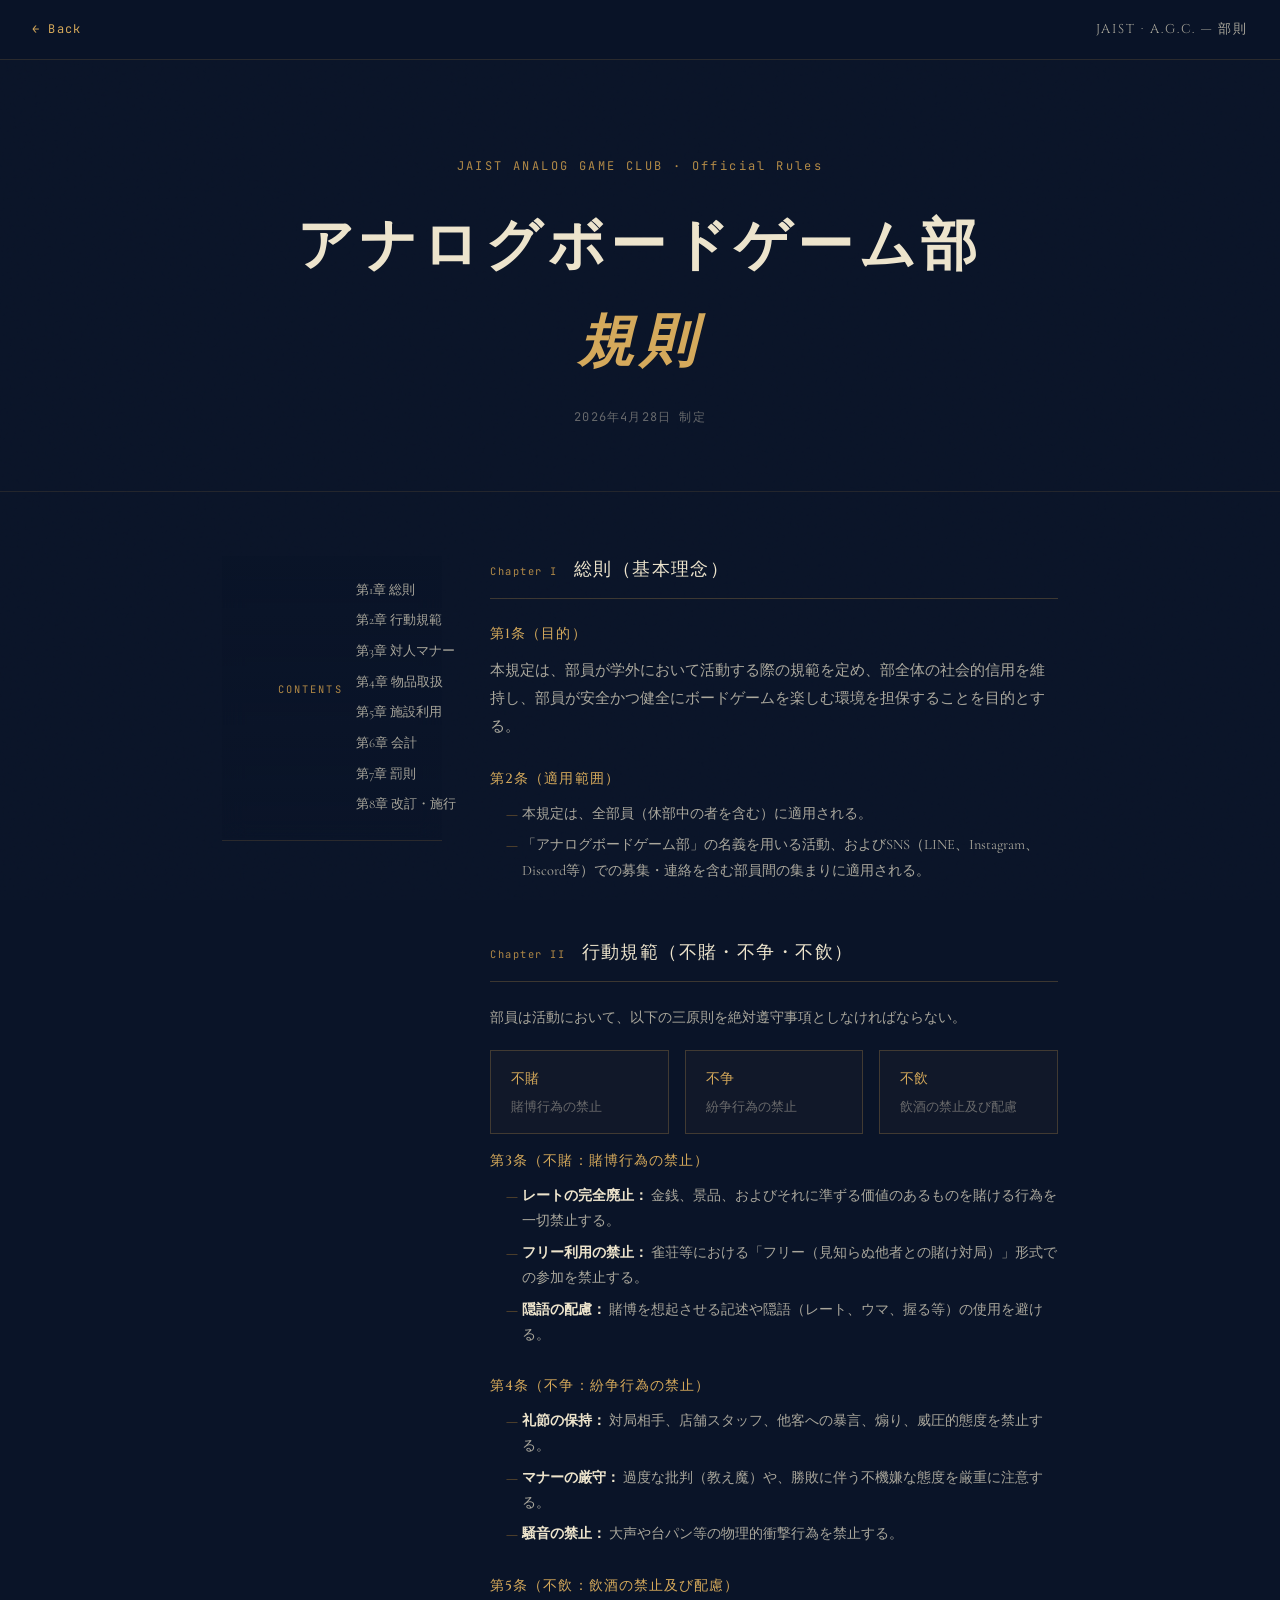
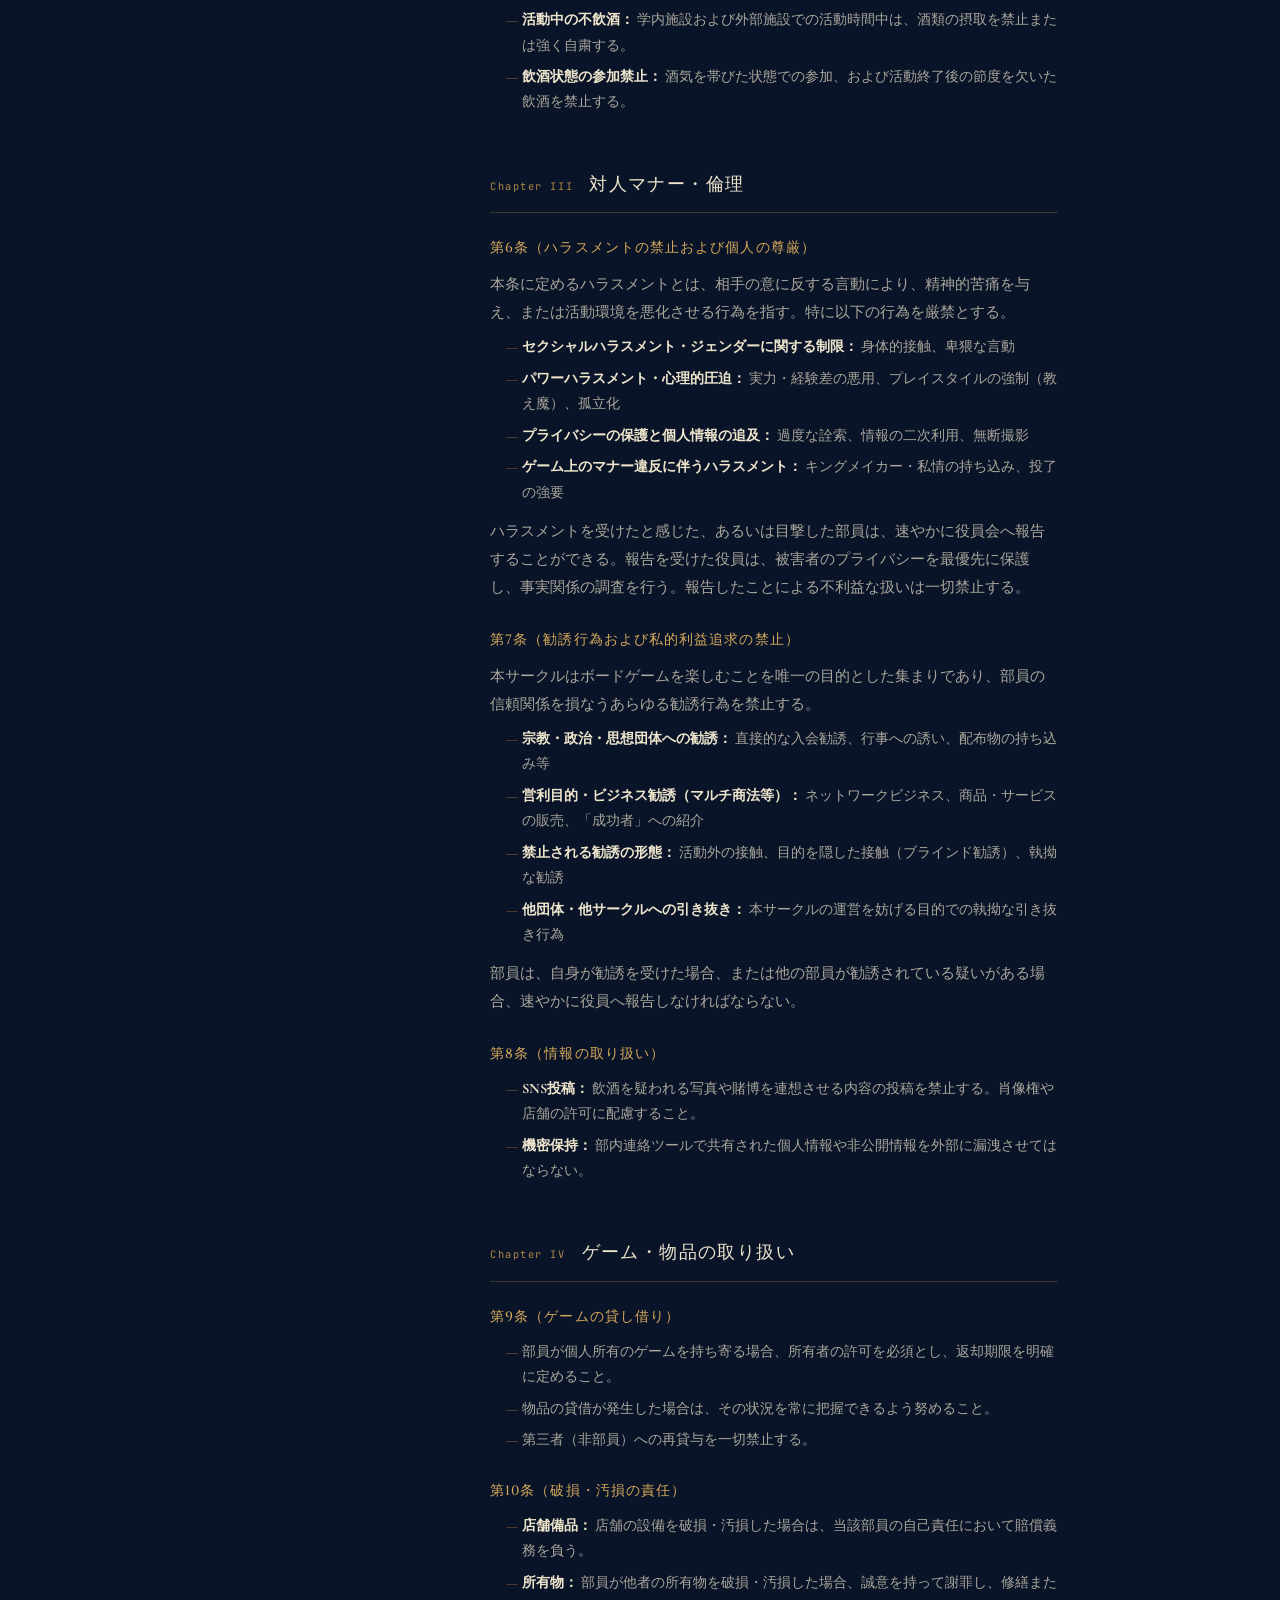
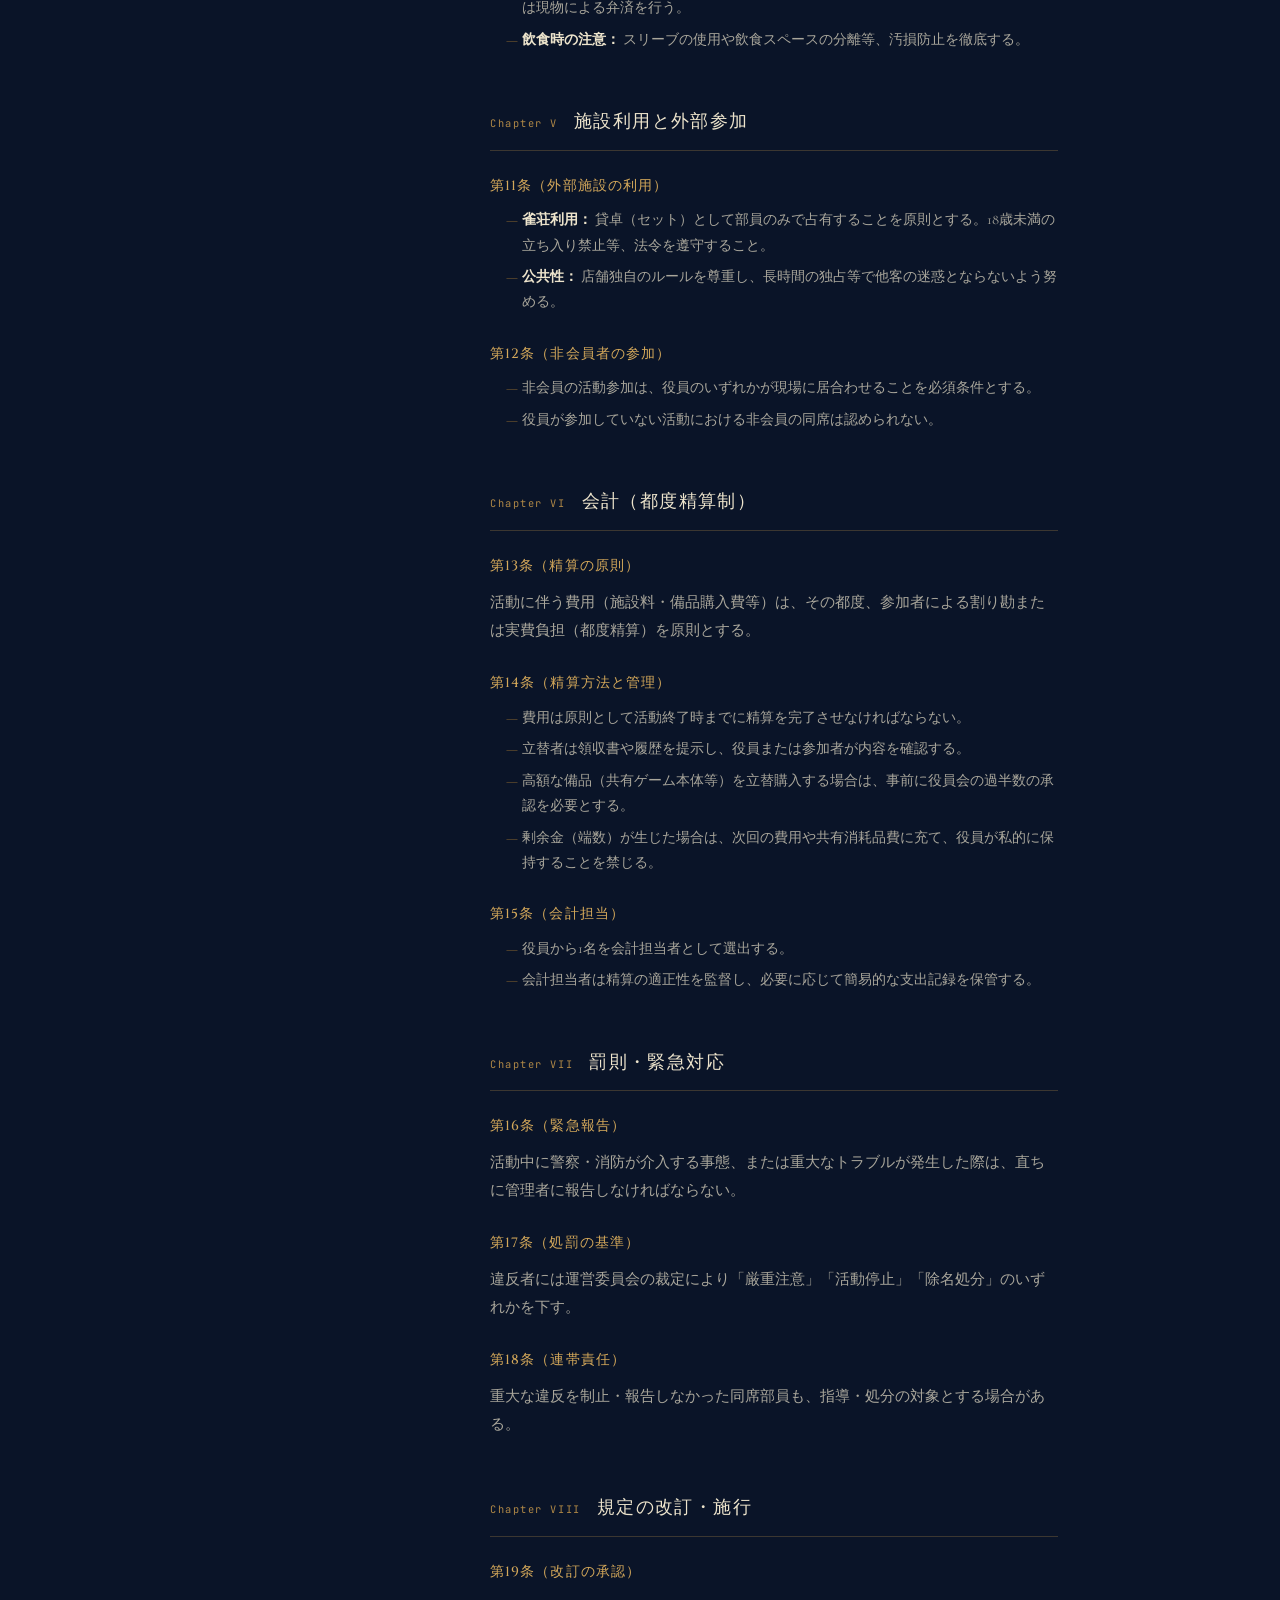
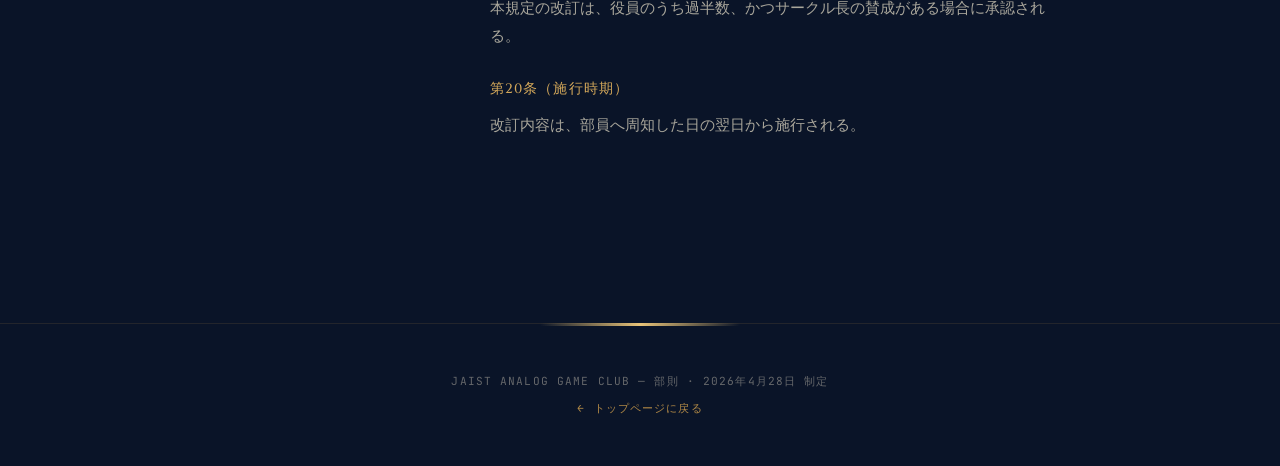
==== rules.html @ 57b83e7d "init second commit" ====
<!DOCTYPE html>
<html lang="ja">
<head>
<meta charset="UTF-8">
<meta name="viewport" content="width=device-width, initial-scale=1.0">
<title>部則 — JAIST Analog Game Club</title>
<link rel="preconnect" href="https://fonts.googleapis.com">
<link rel="preconnect" href="https://fonts.gstatic.com" crossorigin>
<link href="https://fonts.googleapis.com/css2?family=Cinzel:wght@400;500;600;700;800;900&family=Cormorant+Garamond:ital,wght@0,300;0,400;0,500;0,600;1,400&family=JetBrains+Mono:wght@300;400;500&display=swap" rel="stylesheet">
<link rel="stylesheet" href="style.css">
<style>
  /* ビネットを無効化 */
  body::before {
    background-image: none !important;
  }

  .rules-nav {
    position: sticky;
    top: 0;
    z-index: 100;
    display: flex;
    align-items: center;
    gap: 1.5rem;
    padding: 0 2rem;
    height: 60px;
    background: rgba(10, 20, 40, 0.92);
    backdrop-filter: blur(12px);
    border-bottom: 1px solid rgba(176, 136, 70, 0.2);
  }

  .rules-nav-back {
    font-family: 'JetBrains Mono', monospace;
    font-size: 0.75rem;
    color: var(--bronze-light);
    text-decoration: none;
    letter-spacing: 0.1em;
    display: flex;
    align-items: center;
    gap: 0.5rem;
    transition: color 0.2s;
  }
  .rules-nav-back:hover { color: var(--gold); }

  .rules-nav-title {
    font-family: 'Cinzel', serif;
    font-size: 0.8rem;
    letter-spacing: 0.15em;
    color: var(--cream-dim);
  }

  .rules-hero {
    padding: 6rem 2rem 4rem;
    text-align: center;
    border-bottom: 1px solid rgba(176, 136, 70, 0.15);
  }

  .rules-eyebrow {
    font-family: 'JetBrains Mono', monospace;
    font-size: 0.75rem;
    letter-spacing: 0.2em;
    color: var(--bronze);
    margin-bottom: 1.5rem;
  }

  .rules-title {
    font-family: 'Cinzel', serif;
    font-size: clamp(2rem, 5vw, 3.5rem);
    font-weight: 600;
    letter-spacing: 0.1em;
    color: var(--cream);
    margin-bottom: 1rem;
  }

  .rules-title em {
    font-style: italic;
    background: none;
    -webkit-background-clip: unset;
    background-clip: unset;
    color: var(--bronze-light);
    font-weight: inherit;
  }

  .rules-meta {
    font-family: 'JetBrains Mono', monospace;
    font-size: 0.75rem;
    color: var(--cream-faint);
    letter-spacing: 0.1em;
  }

  .rules-layout {
    max-width: 900px;
    margin: 0 auto;
    padding: 4rem 2rem 8rem;
    display: grid;
    grid-template-columns: 220px 1fr;
    gap: 3rem;
    align-items: start;
  }

  /* Table of contents */
  .rules-toc {
    position: sticky;
    top: 80px;
  }

  .rules-toc-heading {
    font-family: 'JetBrains Mono', monospace;
    font-size: 0.65rem;
    letter-spacing: 0.2em;
    color: var(--bronze);
    margin-bottom: 1rem;
  }

  .rules-toc ul {
    list-style: none;
    display: flex;
    flex-direction: column;
    gap: 0.4rem;
  }

  .rules-toc a {
    font-family: 'Cormorant Garamond', serif;
    font-size: 0.8rem;
    white-space: nowrap;
    color: var(--cream-dim);
    text-decoration: none;
    line-height: 1.4;
    transition: color 0.2s;
    display: block;
    padding: 0.2rem 0 0.2rem 0.75rem;
    border-left: 1px solid transparent;
  }

  .rules-toc a:hover {
    color: var(--bronze-light);
    border-left-color: var(--bronze);
  }

  /* Chapters */
  .rules-body { min-width: 0; }

  .rules-chapter {
    margin-bottom: 3.5rem;
  }

  .rules-chapter-header {
    display: flex;
    align-items: baseline;
    gap: 1rem;
    margin-bottom: 1.5rem;
    padding-bottom: 0.75rem;
    border-bottom: 1px solid rgba(176, 136, 70, 0.3);
  }

  .rules-chapter-num {
    font-family: 'JetBrains Mono', monospace;
    font-size: 0.65rem;
    letter-spacing: 0.15em;
    color: var(--bronze);
    white-space: nowrap;
  }

  .rules-chapter-title {
    font-family: 'Cinzel', serif;
    font-size: 1.1rem;
    font-weight: 500;
    letter-spacing: 0.08em;
    color: var(--cream);
  }

  .rules-article {
    margin-bottom: 1.75rem;
  }

  .rules-article-title {
    font-family: 'Cinzel', serif;
    font-size: 0.85rem;
    font-weight: 500;
    letter-spacing: 0.08em;
    color: var(--bronze-light);
    margin-bottom: 0.6rem;
  }

  .rules-article p {
    font-size: 0.95rem;
    color: var(--cream-dim);
    line-height: 1.85;
    margin-bottom: 0.5rem;
  }

  .rules-article ul {
    list-style: none;
    margin: 0.5rem 0 0.5rem 1rem;
    display: flex;
    flex-direction: column;
    gap: 0.4rem;
  }

  .rules-article ul li {
    font-size: 0.9rem;
    color: var(--cream-dim);
    line-height: 1.75;
    padding-left: 1rem;
    position: relative;
  }

  .rules-article ul li::before {
    content: '—';
    position: absolute;
    left: 0;
    color: var(--bronze-dark);
  }

  .rules-article ul ul {
    margin-top: 0.3rem;
  }

  .rules-article ul ul li::before {
    content: '·';
  }

  .rules-principle {
    display: flex;
    gap: 1rem;
    flex-wrap: wrap;
    margin: 1rem 0;
  }

  .rules-principle-item {
    flex: 1;
    min-width: 160px;
    border: 1px solid rgba(176, 136, 70, 0.3);
    padding: 1rem 1.25rem;
    background: rgba(176, 136, 70, 0.04);
  }

  .rules-principle-label {
    font-family: 'Cinzel', serif;
    font-size: 0.9rem;
    color: var(--bronze-light);
    margin-bottom: 0.25rem;
  }

  .rules-principle-desc {
    font-size: 0.8rem;
    color: var(--cream-faint);
    font-family: 'JetBrains Mono', monospace;
  }

  .rules-footer {
    text-align: center;
    padding: 3rem 2rem;
    border-top: 1px solid rgba(176, 136, 70, 0.15);
    font-family: 'JetBrains Mono', monospace;
    font-size: 0.7rem;
    letter-spacing: 0.1em;
    color: var(--cream-faint);
  }

  @media (max-width: 768px) {
    .rules-layout {
      grid-template-columns: 1fr;
      gap: 2rem;
      padding: 2rem 1.25rem 5rem;
    }
    .rules-toc { position: static; }
    .rules-hero { padding: 4rem 1.25rem 2.5rem; }
    .rules-nav { padding: 0 1.25rem; }
  }
</style>
</head>
<body>

<nav class="rules-nav">
  <a href="index.html" class="rules-nav-back">← Back</a>
  <span class="rules-nav-title">JAIST · A.G.C. — 部則</span>
</nav>

<div class="rules-hero">
  <div class="rules-eyebrow">JAIST ANALOG GAME CLUB · Official Rules</div>
  <h1 class="rules-title">アナログボードゲーム部<br><em>規則</em></h1>
  <div class="rules-meta">2026年4月28日 制定</div>
</div>

<div class="rules-layout">

  <nav class="rules-toc">
    <div class="rules-toc-heading">CONTENTS</div>
    <ul>
      <li><a href="#ch1">第1章 総則</a></li>
      <li><a href="#ch2">第2章 行動規範</a></li>
      <li><a href="#ch3">第3章 対人マナー</a></li>
      <li><a href="#ch4">第4章 物品取扱</a></li>
      <li><a href="#ch5">第5章 施設利用</a></li>
      <li><a href="#ch6">第6章 会計</a></li>
      <li><a href="#ch7">第7章 罰則</a></li>
      <li><a href="#ch8">第8章 改訂・施行</a></li>
    </ul>
  </nav>

  <div class="rules-body">

    <div class="rules-chapter" id="ch1">
      <div class="rules-chapter-header">
        <span class="rules-chapter-num">Chapter I</span>
        <span class="rules-chapter-title">総則（基本理念）</span>
      </div>

      <div class="rules-article">
        <div class="rules-article-title">第1条（目的）</div>
        <p>本規定は、部員が学外において活動する際の規範を定め、部全体の社会的信用を維持し、部員が安全かつ健全にボードゲームを楽しむ環境を担保することを目的とする。</p>
      </div>

      <div class="rules-article">
        <div class="rules-article-title">第2条（適用範囲）</div>
        <ul>
          <li>本規定は、全部員（休部中の者を含む）に適用される。</li>
          <li>「アナログボードゲーム部」の名義を用いる活動、およびSNS（LINE、Instagram、Discord等）での募集・連絡を含む部員間の集まりに適用される。</li>
        </ul>
      </div>
    </div>

    <div class="rules-chapter" id="ch2">
      <div class="rules-chapter-header">
        <span class="rules-chapter-num">Chapter II</span>
        <span class="rules-chapter-title">行動規範（不賭・不争・不飲）</span>
      </div>

      <p style="font-size:0.9rem; color:var(--cream-dim); margin-bottom:1.25rem;">部員は活動において、以下の三原則を絶対遵守事項としなければならない。</p>

      <div class="rules-principle">
        <div class="rules-principle-item">
          <div class="rules-principle-label">不賭</div>
          <div class="rules-principle-desc">賭博行為の禁止</div>
        </div>
        <div class="rules-principle-item">
          <div class="rules-principle-label">不争</div>
          <div class="rules-principle-desc">紛争行為の禁止</div>
        </div>
        <div class="rules-principle-item">
          <div class="rules-principle-label">不飲</div>
          <div class="rules-principle-desc">飲酒の禁止及び配慮</div>
        </div>
      </div>

      <div class="rules-article">
        <div class="rules-article-title">第3条（不賭：賭博行為の禁止）</div>
        <ul>
          <li><strong style="color:var(--cream)">レートの完全廃止：</strong> 金銭、景品、およびそれに準ずる価値のあるものを賭ける行為を一切禁止する。</li>
          <li><strong style="color:var(--cream)">フリー利用の禁止：</strong> 雀荘等における「フリー（見知らぬ他者との賭け対局）」形式での参加を禁止する。</li>
          <li><strong style="color:var(--cream)">隠語の配慮：</strong> 賭博を想起させる記述や隠語（レート、ウマ、握る等）の使用を避ける。</li>
        </ul>
      </div>

      <div class="rules-article">
        <div class="rules-article-title">第4条（不争：紛争行為の禁止）</div>
        <ul>
          <li><strong style="color:var(--cream)">礼節の保持：</strong> 対局相手、店舗スタッフ、他客への暴言、煽り、威圧的態度を禁止する。</li>
          <li><strong style="color:var(--cream)">マナーの厳守：</strong> 過度な批判（教え魔）や、勝敗に伴う不機嫌な態度を厳重に注意する。</li>
          <li><strong style="color:var(--cream)">騒音の禁止：</strong> 大声や台パン等の物理的衝撃行為を禁止する。</li>
        </ul>
      </div>

      <div class="rules-article">
        <div class="rules-article-title">第5条（不飲：飲酒の禁止及び配慮）</div>
        <ul>
          <li><strong style="color:var(--cream)">活動中の不飲酒：</strong> 学内施設および外部施設での活動時間中は、酒類の摂取を禁止または強く自粛する。</li>
          <li><strong style="color:var(--cream)">飲酒状態の参加禁止：</strong> 酒気を帯びた状態での参加、および活動終了後の節度を欠いた飲酒を禁止する。</li>
        </ul>
      </div>
    </div>

    <div class="rules-chapter" id="ch3">
      <div class="rules-chapter-header">
        <span class="rules-chapter-num">Chapter III</span>
        <span class="rules-chapter-title">対人マナー・倫理</span>
      </div>

      <div class="rules-article">
        <div class="rules-article-title">第6条（ハラスメントの禁止および個人の尊厳）</div>
        <p>本条に定めるハラスメントとは、相手の意に反する言動により、精神的苦痛を与え、または活動環境を悪化させる行為を指す。特に以下の行為を厳禁とする。</p>
        <ul>
          <li><strong style="color:var(--cream)">セクシャルハラスメント・ジェンダーに関する制限：</strong> 身体的接触、卑猥な言動</li>
          <li><strong style="color:var(--cream)">パワーハラスメント・心理的圧迫：</strong> 実力・経験差の悪用、プレイスタイルの強制（教え魔）、孤立化</li>
          <li><strong style="color:var(--cream)">プライバシーの保護と個人情報の追及：</strong> 過度な詮索、情報の二次利用、無断撮影</li>
          <li><strong style="color:var(--cream)">ゲーム上のマナー違反に伴うハラスメント：</strong> キングメイカー・私情の持ち込み、投了の強要</li>
        </ul>
        <p style="margin-top:0.75rem;">ハラスメントを受けたと感じた、あるいは目撃した部員は、速やかに役員会へ報告することができる。報告を受けた役員は、被害者のプライバシーを最優先に保護し、事実関係の調査を行う。報告したことによる不利益な扱いは一切禁止する。</p>
      </div>

      <div class="rules-article">
        <div class="rules-article-title">第7条（勧誘行為および私的利益追求の禁止）</div>
        <p>本サークルはボードゲームを楽しむことを唯一の目的とした集まりであり、部員の信頼関係を損なうあらゆる勧誘行為を禁止する。</p>
        <ul>
          <li><strong style="color:var(--cream)">宗教・政治・思想団体への勧誘：</strong> 直接的な入会勧誘、行事への誘い、配布物の持ち込み等</li>
          <li><strong style="color:var(--cream)">営利目的・ビジネス勧誘（マルチ商法等）：</strong> ネットワークビジネス、商品・サービスの販売、「成功者」への紹介</li>
          <li><strong style="color:var(--cream)">禁止される勧誘の形態：</strong> 活動外の接触、目的を隠した接触（ブラインド勧誘）、執拗な勧誘</li>
          <li><strong style="color:var(--cream)">他団体・他サークルへの引き抜き：</strong> 本サークルの運営を妨げる目的での執拗な引き抜き行為</li>
        </ul>
        <p style="margin-top:0.75rem;">部員は、自身が勧誘を受けた場合、または他の部員が勧誘されている疑いがある場合、速やかに役員へ報告しなければならない。</p>
      </div>

      <div class="rules-article">
        <div class="rules-article-title">第8条（情報の取り扱い）</div>
        <ul>
          <li><strong style="color:var(--cream)">SNS投稿：</strong> 飲酒を疑われる写真や賭博を連想させる内容の投稿を禁止する。肖像権や店舗の許可に配慮すること。</li>
          <li><strong style="color:var(--cream)">機密保持：</strong> 部内連絡ツールで共有された個人情報や非公開情報を外部に漏洩させてはならない。</li>
        </ul>
      </div>
    </div>

    <div class="rules-chapter" id="ch4">
      <div class="rules-chapter-header">
        <span class="rules-chapter-num">Chapter IV</span>
        <span class="rules-chapter-title">ゲーム・物品の取り扱い</span>
      </div>

      <div class="rules-article">
        <div class="rules-article-title">第9条（ゲームの貸し借り）</div>
        <ul>
          <li>部員が個人所有のゲームを持ち寄る場合、所有者の許可を必須とし、返却期限を明確に定めること。</li>
          <li>物品の貸借が発生した場合は、その状況を常に把握できるよう努めること。</li>
          <li>第三者（非部員）への再貸与を一切禁止する。</li>
        </ul>
      </div>

      <div class="rules-article">
        <div class="rules-article-title">第10条（破損・汚損の責任）</div>
        <ul>
          <li><strong style="color:var(--cream)">店舗備品：</strong> 店舗の設備を破損・汚損した場合は、当該部員の自己責任において賠償義務を負う。</li>
          <li><strong style="color:var(--cream)">所有物：</strong> 部員が他者の所有物を破損・汚損した場合、誠意を持って謝罪し、修繕または現物による弁済を行う。</li>
          <li><strong style="color:var(--cream)">飲食時の注意：</strong> スリーブの使用や飲食スペースの分離等、汚損防止を徹底する。</li>
        </ul>
      </div>
    </div>

    <div class="rules-chapter" id="ch5">
      <div class="rules-chapter-header">
        <span class="rules-chapter-num">Chapter V</span>
        <span class="rules-chapter-title">施設利用と外部参加</span>
      </div>

      <div class="rules-article">
        <div class="rules-article-title">第11条（外部施設の利用）</div>
        <ul>
          <li><strong style="color:var(--cream)">雀荘利用：</strong> 貸卓（セット）として部員のみで占有することを原則とする。18歳未満の立ち入り禁止等、法令を遵守すること。</li>
          <li><strong style="color:var(--cream)">公共性：</strong> 店舗独自のルールを尊重し、長時間の独占等で他客の迷惑とならないよう努める。</li>
        </ul>
      </div>

      <div class="rules-article">
        <div class="rules-article-title">第12条（非会員者の参加）</div>
        <ul>
          <li>非会員の活動参加は、役員のいずれかが現場に居合わせることを必須条件とする。</li>
          <li>役員が参加していない活動における非会員の同席は認められない。</li>
        </ul>
      </div>
    </div>

    <div class="rules-chapter" id="ch6">
      <div class="rules-chapter-header">
        <span class="rules-chapter-num">Chapter VI</span>
        <span class="rules-chapter-title">会計（都度精算制）</span>
      </div>

      <div class="rules-article">
        <div class="rules-article-title">第13条（精算の原則）</div>
        <p>活動に伴う費用（施設料・備品購入費等）は、その都度、参加者による割り勘または実費負担（都度精算）を原則とする。</p>
      </div>

      <div class="rules-article">
        <div class="rules-article-title">第14条（精算方法と管理）</div>
        <ul>
          <li>費用は原則として活動終了時までに精算を完了させなければならない。</li>
          <li>立替者は領収書や履歴を提示し、役員または参加者が内容を確認する。</li>
          <li>高額な備品（共有ゲーム本体等）を立替購入する場合は、事前に役員会の過半数の承認を必要とする。</li>
          <li>剰余金（端数）が生じた場合は、次回の費用や共有消耗品費に充て、役員が私的に保持することを禁じる。</li>
        </ul>
      </div>

      <div class="rules-article">
        <div class="rules-article-title">第15条（会計担当）</div>
        <ul>
          <li>役員から1名を会計担当者として選出する。</li>
          <li>会計担当者は精算の適正性を監督し、必要に応じて簡易的な支出記録を保管する。</li>
        </ul>
      </div>
    </div>

    <div class="rules-chapter" id="ch7">
      <div class="rules-chapter-header">
        <span class="rules-chapter-num">Chapter VII</span>
        <span class="rules-chapter-title">罰則・緊急対応</span>
      </div>

      <div class="rules-article">
        <div class="rules-article-title">第16条（緊急報告）</div>
        <p>活動中に警察・消防が介入する事態、または重大なトラブルが発生した際は、直ちに管理者に報告しなければならない。</p>
      </div>

      <div class="rules-article">
        <div class="rules-article-title">第17条（処罰の基準）</div>
        <p>違反者には運営委員会の裁定により「厳重注意」「活動停止」「除名処分」のいずれかを下す。</p>
      </div>

      <div class="rules-article">
        <div class="rules-article-title">第18条（連帯責任）</div>
        <p>重大な違反を制止・報告しなかった同席部員も、指導・処分の対象とする場合がある。</p>
      </div>
    </div>

    <div class="rules-chapter" id="ch8">
      <div class="rules-chapter-header">
        <span class="rules-chapter-num">Chapter VIII</span>
        <span class="rules-chapter-title">規定の改訂・施行</span>
      </div>

      <div class="rules-article">
        <div class="rules-article-title">第19条（改訂の承認）</div>
        <p>本規定の改訂は、役員のうち過半数、かつサークル長の賛成がある場合に承認される。</p>
      </div>

      <div class="rules-article">
        <div class="rules-article-title">第20条（施行時期）</div>
        <p>改訂内容は、部員へ周知した日の翌日から施行される。</p>
      </div>
    </div>

  </div>
</div>

<footer class="rules-footer">
  <div>JAIST ANALOG GAME CLUB — 部則 · 2026年4月28日 制定</div>
  <div style="margin-top:0.5rem;"><a href="index.html" style="color:var(--bronze); text-decoration:none;">← トップページに戻る</a></div>
</footer>

</body>
</html>
---- style.css ----
:root {
    --navy-deepest: #0a1428;
    --navy-deep: #0f1d3a;
    --navy: #15264a;
    --navy-light: #1d3157;
    --leather: #1a2a4a;
    --bronze: #b08846;
    --bronze-light: #d4a85a;
    --bronze-bright: #e8c378;
    --bronze-dark: #7d5e2e;
    --gold: #f0d188;
    --ruby: #c8334d;
    --amethyst: #6b4a8e;
    --emerald: #4a7e5a;
    --sapphire: #2c5b9e;
    --opal: #a8d4c8;
    --cream: #ede4cc;
    --cream-dim: rgba(237, 228, 204, 0.7);
    --cream-faint: rgba(237, 228, 204, 0.4);
  }

  * { margin: 0; padding: 0; box-sizing: border-box; }
  html { scroll-behavior: smooth; }

  body {
    font-family: 'Cormorant Garamond', serif;
    background: var(--navy-deepest);
    color: var(--cream);
    overflow-x: hidden;
    line-height: 1.7;
  }

  /* Leather texture overlay */
  body::before {
    content: '';
    position: fixed;
    inset: 0;
    background-image:
      radial-gradient(ellipse at 20% 20%, rgba(176, 136, 70, 0.06) 0%, transparent 40%),
      radial-gradient(ellipse at 80% 80%, rgba(44, 91, 158, 0.08) 0%, transparent 40%),
      radial-gradient(circle at 50% 50%, transparent 0%, var(--navy-deepest) 80%);
    pointer-events: none;
    z-index: 1;
  }

  /* Grain noise */
  body::after {
    content: '';
    position: fixed;
    inset: 0;
    background-image: url("data:image/svg+xml,%3Csvg viewBox='0 0 300 300' xmlns='http://www.w3.org/2000/svg'%3E%3Cfilter id='n'%3E%3CfeTurbulence type='fractalNoise' baseFrequency='0.85' numOctaves='3'/%3E%3C/filter%3E%3Crect width='100%25' height='100%25' filter='url(%23n)' opacity='0.5'/%3E%3C/svg%3E");
    opacity: 0.12;
    pointer-events: none;
    z-index: 2;
    mix-blend-mode: overlay;
  }

  main, header, nav, section, footer { position: relative; z-index: 3; }

  /* === Navigation === */
  nav {
    position: fixed;
    top: 0; left: 0; right: 0;
    padding: 1.4rem 3.5rem;
    display: flex;
    justify-content: space-between;
    align-items: center;
    z-index: 100;
    background: linear-gradient(180deg, rgba(10, 20, 40, 0.95) 0%, rgba(10, 20, 40, 0.7) 100%);
    backdrop-filter: blur(12px);
    border-bottom: 1px solid rgba(176, 136, 70, 0.2);
  }

  .nav-brand {
    display: flex;
    align-items: center;
    gap: 1rem;
    font-family: 'Cinzel', serif;
    font-weight: 700;
    letter-spacing: 0.25em;
    font-size: 0.85rem;
    color: var(--bronze-light);
    order: 1;
  }

  .nav-brand-mark {
    width: 32px; height: 32px;
    background: linear-gradient(135deg, var(--bronze-bright) 0%, var(--bronze-dark) 100%);
    color: var(--navy-deepest);
    display: flex;
    align-items: center;
    justify-content: center;
    font-size: 0.85rem;
    font-weight: 900;
    font-family: 'Cinzel', serif;
    clip-path: polygon(50% 0%, 100% 25%, 100% 75%, 50% 100%, 0% 75%, 0% 25%);
    flex-shrink: 0;
    padding-left: 3px;
    font-size: 1rem;
  }

  .nav-links {
    display: flex;
    gap: 2.8rem;
    list-style: none;
    order: 3;
    margin-left: auto;
  }

  .nav-links a {
    color: var(--cream-dim);
    text-decoration: none;
    font-family: 'Cinzel', serif;
    font-size: 0.78rem;
    letter-spacing: 0.3em;
    text-transform: uppercase;
    font-weight: 500;
    position: relative;
    transition: color 0.3s;
    padding: 0.3rem 0;
  }

  .nav-links a::after {
    content: '';
    position: absolute;
    bottom: -2px; left: 50%;
    width: 0; height: 1px;
    background: var(--bronze-light);
    transition: all 0.4s;
    transform: translateX(-50%);
  }

  .nav-links a:hover { color: var(--bronze-light); }
  .nav-links a:hover::after { width: 100%; }

  /* === Hero === */
  .hero {
    min-height: 100vh;
    padding: 6rem 3.5rem 4rem;
    display: grid;
    grid-template-columns: 1fr 1fr;
    grid-template-rows: auto 1fr;
    gap: 3rem;
    align-items: center;
    position: relative;
  }

  /* Decorative ornaments around hero */
  .hero::before {
    content: '';
    position: absolute;
    top: 50%;
    left: -200px;
    width: 600px; height: 600px;
    background: radial-gradient(circle, rgba(176, 136, 70, 0.15) 0%, transparent 60%);
    transform: translateY(-50%);
    pointer-events: none;
  }

  .hero-text { position: relative; z-index: 5; }

  .hero-eyebrow {
    display: flex;
    align-items: center;
    justify-content: center;
    gap: 1rem;
    grid-column: 1 / -1;
    align-self: end;
    font-family: 'Cinzel', serif;
    font-size: 0.75rem;
    letter-spacing: 0.4em;
    color: var(--bronze-light);
    text-transform: uppercase;
    margin-bottom: 0;
    font-weight: 500;
  }

  .hero-eyebrow::before, .hero-eyebrow::after {
    content: none;
  }

  .hero-title {
    font-family: 'Cinzel', serif;
    font-size: clamp(2.2rem, 6.5vw, 6rem);
    font-weight: 800;
    line-height: 0.95;
    letter-spacing: 0.02em;
    margin-bottom: 1.5rem;
    color: var(--cream);
  }

  .hero-title .line {
    display: block;
    overflow: hidden;
    padding-right: 0.15em;
  }

  .hero-title .line span {
    display: inline-block;
    animation: rise 1s cubic-bezier(0.215, 0.61, 0.355, 1) backwards;
  }

  .hero-title .line:nth-child(1) span { animation-delay: 0.1s; }
  .hero-title .line:nth-child(2) span { animation-delay: 0.25s; }
  .hero-title .line:nth-child(3) span {
    animation-delay: 0.4s;
    background: linear-gradient(135deg, var(--bronze-bright) 0%, var(--gold) 50%, var(--bronze-dark) 100%);
    -webkit-background-clip: text;
    background-clip: text;
    color: transparent;
    font-style: italic;
    font-weight: 900;
    padding-right: 0.3em;
    margin-right: -0.3em;
  }

  @keyframes rise {
    from { transform: translateY(110%); opacity: 0; }
    to { transform: translateY(0); opacity: 1; }
  }

  .hero-divider {
    display: flex;
    align-items: center;
    gap: 1rem;
    margin: 2rem 0;
    opacity: 0;
    animation: fadeIn 1s 0.7s forwards;
  }

  @keyframes fadeIn {
    to { opacity: 1; }
  }

  .hero-divider-line {
    flex: 1;
    height: 1px;
    background: linear-gradient(90deg, var(--bronze), transparent);
    max-width: 80px;
  }

  .hero-divider-mark {
    color: var(--bronze);
    font-size: 0.9rem;
    letter-spacing: 0.5rem;
  }

  .hero-lead {
    font-size: 1.2rem;
    line-height: 1.9;
    color: var(--cream-dim);
    max-width: 480px;
    margin-bottom: 1.5rem;
    opacity: 0;
    animation: fadeIn 1s 0.9s forwards;
  }

  .hero-lead em {
    font-style: italic;
    color: var(--bronze-bright);
    font-weight: 500;
  }

  .hero-actions {
    display: flex;
    gap: 1.5rem;
    align-items: center;
    flex-wrap: wrap;
    opacity: 0;
    animation: fadeIn 1s 1.1s forwards;
  }

  .btn-primary {
    display: inline-flex;
    align-items: center;
    gap: 0.8rem;
    padding: 1.1rem 2.2rem;
    background: linear-gradient(135deg, var(--bronze) 0%, var(--bronze-dark) 100%);
    color: var(--navy-deepest);
    text-decoration: none;
    font-family: 'Cinzel', serif;
    font-weight: 700;
    font-size: 0.85rem;
    letter-spacing: 0.25em;
    text-transform: uppercase;
    white-space: nowrap;
    position: relative;
    overflow: hidden;
    border: 1px solid var(--bronze-light);
    transition: all 0.4s;
  }

  .btn-primary::before {
    content: '';
    position: absolute;
    top: 0; left: -100%;
    width: 100%; height: 100%;
    background: linear-gradient(135deg, var(--bronze-bright) 0%, var(--gold) 100%);
    transition: left 0.35s cubic-bezier(0.65, 0, 0.35, 1);
  }

  .btn-primary:hover::before { left: 0; }
  .btn-primary:hover {
    box-shadow: 0 8px 30px rgba(176, 136, 70, 0.5);
    transform: translateY(-2px);
  }

  .btn-primary span { position: relative; z-index: 1; }

  .btn-secondary {
    color: var(--cream-dim);
    text-decoration: none;
    font-family: 'Cinzel', serif;
    font-size: 0.8rem;
    letter-spacing: 0.25em;
    text-transform: uppercase;
    border-bottom: 1px solid var(--bronze-dark);
    padding-bottom: 0.4rem;
    transition: all 0.3s;
    white-space: nowrap;
  }

  .btn-secondary:hover {
    color: var(--bronze-light);
    border-bottom-color: var(--bronze-light);
  }

  /* Hero emblem */
  .hero-emblem {
    position: relative;
    display: flex;
    align-items: center;
    justify-content: center;
    height: 100%;
    min-height: 500px;
  }

  .emblem-wrap {
    position: relative;
    width: 100%;
    max-width: 560px;
    aspect-ratio: 1.05 / 1;
  }

  .emblem-glow {
    position: absolute;
    inset: -10%;
    background:
      radial-gradient(circle at 50% 50%, rgba(240, 209, 136, 0.25) 0%, rgba(176, 136, 70, 0.1) 35%, transparent 65%);
    filter: blur(20px);
    animation: glowPulse 5s ease-in-out infinite;
  }

  @keyframes glowPulse {
    0%, 100% { opacity: 0.7; transform: scale(1); }
    50% { opacity: 1; transform: scale(1.05); }
  }

  .emblem-img {
    position: relative;
    width: 100%;
    height: 100%;
    object-fit: contain;
    filter: drop-shadow(0 25px 50px rgba(0, 0, 0, 0.6)) drop-shadow(0 0 40px rgba(176, 136, 70, 0.3));
    animation: emblemFloat 6s ease-in-out infinite;
  }

  @keyframes emblemFloat {
    0%, 100% { transform: translateY(0) rotate(-1deg); }
    50% { transform: translateY(-15px) rotate(1deg); }
  }

  /* Rotating ring around emblem */
  .emblem-ring {
    position: absolute;
    inset: 0;
    pointer-events: none;
  }

  .emblem-ring svg {
    width: 100%;
    height: 100%;
    animation: spin 60s linear infinite;
  }

  @keyframes spin {
    to { transform: rotate(360deg); }
  }

  .emblem-ring text {
    fill: var(--bronze-light);
    font-family: 'Cinzel', serif;
    font-size: 14px;
    letter-spacing: 6px;
    font-weight: 600;
  }

  /* Vertical decorative text */
  .vertical-tag {
    position: fixed;
    right: 1.8rem;
    top: 50%;
    transform: translateY(-50%) rotate(180deg);
    writing-mode: vertical-rl;
    font-family: 'Cinzel', serif;
    font-size: 0.7rem;
    letter-spacing: 0.5em;
    color: var(--bronze);
    opacity: 0.5;
    z-index: 50;
    text-transform: uppercase;
  }

  /* === Section Common === */
  section {
    padding: 8rem 3.5rem;
    position: relative;
  }

  .section-header {
    margin-bottom: 5rem;
    text-align: center;
    position: relative;
  }

  .section-eyebrow {
    display: inline-flex;
    align-items: center;
    gap: 1.2rem;
    font-family: 'Cinzel', serif;
    font-size: 0.75rem;
    letter-spacing: 0.5em;
    color: var(--bronze);
    text-transform: uppercase;
    margin-bottom: 1.5rem;
  }

  .section-eyebrow::before, .section-eyebrow::after {
    content: '';
    width: 50px; height: 1px;
    background: var(--bronze-dark);
  }

  .section-title {
    font-family: 'Cinzel', serif;
    font-size: clamp(2rem, 5vw, 4.5rem);
    font-weight: 700;
    letter-spacing: 0.02em;
    line-height: 1.1;
    color: var(--cream);
  }

  .section-title em {
    font-style: italic;
    background: linear-gradient(135deg, var(--bronze-bright) 0%, var(--gold) 100%);
    -webkit-background-clip: text;
    background-clip: text;
    color: transparent;
    font-weight: 900;
    padding-right: 0.1em;
  }

  .section-sub {
    font-family: 'Cormorant Garamond', serif;
    font-style: italic;
    font-size: 1.2rem;
    color: var(--cream-faint);
    margin-top: 1rem;
    letter-spacing: 0.05em;
  }

  /* === ABOUT === */
  .about {
    background: linear-gradient(180deg, var(--navy-deepest) 0%, var(--navy-deep) 100%);
  }

  .about-grid {
    display: grid;
    grid-template-columns: 1.2fr 1fr;
    gap: 5rem;
    align-items: start;
    max-width: 1300px;
    margin: 0 auto;
  }

  .about-text p {
    font-size: 1.15rem;
    line-height: 2;
    color: var(--cream-dim);
    margin-bottom: 1.5rem;
  }

  .about-text p:first-of-type::first-letter {
    font-family: 'Cinzel', serif;
    font-size: 4.5rem;
    font-weight: 800;
    float: left;
    line-height: 0.9;
    margin: 0.3rem 0.7rem 0 0;
    background: linear-gradient(135deg, var(--bronze-bright), var(--bronze-dark));
    -webkit-background-clip: text;
    background-clip: text;
    color: transparent;
  }

  .about-text em {
    font-style: italic;
    color: var(--bronze-light);
  }

  .stats-card {
    background: linear-gradient(135deg, rgba(29, 49, 87, 0.6) 0%, rgba(15, 29, 58, 0.8) 100%);
    border: 1px solid rgba(176, 136, 70, 0.3);
    padding: 3rem;
    position: relative;
  }

  .stats-card::before {
    content: '';
    position: absolute;
    top: 0; left: 0;
    width: 30px; height: 30px;
    border-top: 2px solid var(--bronze);
    border-left: 2px solid var(--bronze);
  }
  .stats-card::after {
    content: '';
    position: absolute;
    bottom: 0; right: 0;
    width: 30px; height: 30px;
    border-bottom: 2px solid var(--bronze);
    border-right: 2px solid var(--bronze);
  }

  .stats-grid {
    display: grid;
    grid-template-columns: 1fr 1fr;
    gap: 2.5rem;
  }

  .stat-item {
    border-left: 2px solid var(--bronze-dark);
    padding-left: 1.2rem;
  }

  .stat-num {
    font-family: 'Cinzel', serif;
    font-size: 3rem;
    font-weight: 700;
    line-height: 1;
    background: linear-gradient(135deg, var(--bronze-bright) 0%, var(--bronze-dark) 100%);
    -webkit-background-clip: text;
    background-clip: text;
    color: transparent;
  }

  .stat-num .unit {
    font-size: 1rem;
    color: var(--cream-faint);
    -webkit-text-fill-color: var(--cream-faint);
    margin-left: 0.3rem;
  }

  .stat-label {
    font-family: 'Cinzel', serif;
    font-size: 0.7rem;
    letter-spacing: 0.3em;
    color: var(--cream-faint);
    text-transform: uppercase;
    margin-top: 0.5rem;
  }

  /* === GAMES === */
  .games {
    background: var(--navy-deep);
    position: relative;
  }

  .games::before {
    content: '';
    position: absolute;
    top: 0; left: 0; right: 0;
    height: 1px;
    background: linear-gradient(90deg, transparent, var(--bronze-dark), transparent);
  }

  .games-grid {
    display: grid;
    grid-template-columns: repeat(3, 1fr);
    gap: 1.5rem;
    max-width: 1300px;
    margin: 0 auto;
  }

  .game-card {
    background: linear-gradient(135deg, rgba(29, 49, 87, 0.4) 0%, rgba(10, 20, 40, 0.6) 100%);
    border: 1px solid rgba(176, 136, 70, 0.2);
    padding: 2.5rem;
    position: relative;
    transition: all 0.5s cubic-bezier(0.215, 0.61, 0.355, 1);
    overflow: hidden;
    min-height: 360px;
    display: flex;
    flex-direction: column;
  }

  .game-card::before {
    content: '';
    position: absolute;
    top: 0; left: -100%;
    width: 200%; height: 100%;
    background: linear-gradient(90deg, transparent, rgba(240, 209, 136, 0.08), transparent);
    transition: left 0.8s;
  }

  .game-card:hover::before { left: 100%; }
  .game-card:hover {
    border-color: var(--bronze);
    transform: translateY(-6px);
    box-shadow:
      0 20px 50px rgba(0, 0, 0, 0.5),
      0 0 30px rgba(176, 136, 70, 0.2);
  }

  .game-num {
    font-family: 'Cinzel', serif;
    font-size: 0.7rem;
    letter-spacing: 0.4em;
    color: var(--bronze);
    margin-bottom: 1.5rem;
    display: flex;
    align-items: center;
    gap: 0.7rem;
  }

  .game-num::after {
    content: '';
    flex: 1;
    height: 1px;
    background: linear-gradient(90deg, var(--bronze-dark), transparent);
  }

  .game-icon {
    font-size: 3.5rem;
    line-height: 1;
    margin-bottom: 1.5rem;
    display: inline-block;
    transition: transform 0.5s cubic-bezier(0.34, 1.56, 0.64, 1);
  }

  .game-card:hover .game-icon {
    transform: scale(1.15) rotate(-8deg);
  }

  .game-card:nth-child(1) .game-icon { color: var(--ruby); }
  .game-card:nth-child(2) .game-icon { color: var(--emerald); }
  .game-card:nth-child(3) .game-icon { color: var(--amethyst); }
  .game-card:nth-child(4) .game-icon { color: var(--sapphire); }
  .game-card:nth-child(5) .game-icon { color: var(--bronze-bright); }
  .game-card:nth-child(6) .game-icon { color: var(--opal); }

  .game-name {
    font-family: 'Cinzel', serif;
    font-size: 1.5rem;
    font-weight: 600;
    color: var(--cream);
    margin-bottom: 0.3rem;
    letter-spacing: 0.05em;
  }

  .game-name-jp {
    font-family: 'Cormorant Garamond', serif;
    font-style: italic;
    font-size: 0.95rem;
    color: var(--bronze-light);
    margin-bottom: 1rem;
  }

  .game-desc {
    font-size: 0.95rem;
    line-height: 1.7;
    color: var(--cream-dim);
    flex: 1;
    font-variant-numeric: lining-nums;
  }

  .game-tags {
    display: flex;
    gap: 0.5rem;
    margin-top: 1.5rem;
    flex-wrap: wrap;
  }

  .game-tag {
    font-family: 'JetBrains Mono', monospace;
    font-size: 0.65rem;
    letter-spacing: 0.1em;
    padding: 0.3rem 0.7rem;
    background: rgba(176, 136, 70, 0.1);
    border: 1px solid rgba(176, 136, 70, 0.3);
    color: var(--bronze-light);
    text-transform: uppercase;
  }

  /* === ACTIVITIES === */
  .activities {
    background:
      radial-gradient(ellipse at top, var(--navy-light) 0%, var(--navy-deepest) 70%);
    overflow: hidden;
    padding-bottom: 4rem;
  }

  .schedule {
    display: grid;
    grid-template-columns: repeat(4, 1fr);
    gap: 1.2rem;
    max-width: 1300px;
    margin: 0 auto 5rem;
  }

  .schedule-card {
    background: linear-gradient(180deg, rgba(29, 49, 87, 0.5) 0%, rgba(10, 20, 40, 0.7) 100%);
    border: 1px solid rgba(176, 136, 70, 0.25);
    padding: 2.2rem 1.8rem;
    position: relative;
    transition: all 0.4s;
  }

  .schedule-card::before {
    content: '';
    position: absolute;
    top: -1px; left: -1px; right: -1px;
    height: 3px;
    background: linear-gradient(90deg, var(--bronze-dark), var(--bronze-bright), var(--bronze-dark));
    transform: scaleX(0);
    transform-origin: left;
    transition: transform 0.4s;
  }

  .schedule-card:hover {
    border-color: var(--bronze);
    transform: translateY(-4px);
  }
  .schedule-card:hover::before { transform: scaleX(1); }

  .schedule-day {
    font-family: 'Cinzel', serif;
    font-size: 0.7rem;
    letter-spacing: 0.4em;
    color: var(--bronze);
    text-transform: uppercase;
    margin-bottom: 1rem;
  }

  .schedule-title {
    font-family: 'Cinzel', serif;
    font-size: 1.3rem;
    font-weight: 600;
    color: var(--cream);
    margin-bottom: 0.8rem;
  }

  .schedule-time {
    font-family: 'JetBrains Mono', monospace;
    font-size: 0.85rem;
    color: var(--bronze-light);
    margin-bottom: 1rem;
    padding-bottom: 1rem;
    border-bottom: 1px solid rgba(176, 136, 70, 0.2);
  }

  .schedule-desc {
    font-size: 0.9rem;
    line-height: 1.7;
    color: var(--cream-dim);
  }

  /* Marquee */
  .marquee {
    overflow: hidden;
    white-space: nowrap;
    margin: 5rem -3.5rem 0;
    padding: 2rem 0;
    border-top: 1px solid rgba(176, 136, 70, 0.25);
    border-bottom: 1px solid rgba(176, 136, 70, 0.25);
    background: rgba(10, 20, 40, 0.4);
  }

  .marquee-content {
    display: inline-block;
    animation: scroll 50s linear infinite;
    font-family: 'Cinzel', serif;
    font-size: 2rem;
    letter-spacing: 0.2em;
    color: var(--cream);
    font-weight: 600;
  }

  .marquee-content span {
    margin: 0 1.5rem;
    color: var(--cream-faint);
  }

  .marquee-content .accent {
    background: linear-gradient(135deg, var(--bronze-bright), var(--gold));
    -webkit-background-clip: text;
    background-clip: text;
    color: transparent;
  }

  .marquee-content .dot {
    color: var(--bronze);
    font-size: 1.2rem;
    margin: 0 0.5rem;
  }

  @keyframes scroll {
    from { transform: translateX(0); }
    to { transform: translateX(-50%); }
  }

  /* === JOIN === */
  .join {
    background: linear-gradient(180deg, var(--navy-deepest) 0%, var(--navy-deep) 50%, var(--navy-deepest) 100%);
    text-align: center;
    position: relative;
    padding-top: 4rem;
  }

  .join::before {
    content: '';
    position: absolute;
    top: 50%; left: 50%;
    width: 800px; height: 800px;
    background: radial-gradient(circle, rgba(176, 136, 70, 0.08) 0%, transparent 60%);
    transform: translate(-50%, -50%);
    pointer-events: none;
  }

  .join-content {
    max-width: 800px;
    margin: 0 auto;
    position: relative;
  }

  .join-mark {
    font-size: 2.5rem;
    color: var(--bronze);
    margin-bottom: 2rem;
    letter-spacing: 1rem;
  }

  .join-title {
    font-family: 'Cinzel', serif;
    font-size: clamp(2.2rem, 6vw, 5rem);
    font-weight: 700;
    line-height: 1.1;
    margin-bottom: 1.5rem;
    letter-spacing: 0.02em;
  }

  .join-title em {
    font-style: italic;
    background: linear-gradient(135deg, var(--bronze-bright) 0%, var(--gold) 100%);
    -webkit-background-clip: text;
    background-clip: text;
    color: transparent;
    font-weight: 900;
  }

  .join-text {
    font-size: 1.15rem;
    line-height: 2;
    color: var(--cream-dim);
    margin-bottom: 3rem;
    max-width: 630px;
    margin-left: auto;
    margin-right: auto;
  }

  .join-info {
    display: grid;
    grid-template-columns: repeat(3, 1fr);
    gap: 2rem;
    padding: 3rem;
    background: linear-gradient(135deg, rgba(29, 49, 87, 0.5) 0%, rgba(10, 20, 40, 0.7) 100%);
    border: 1px solid rgba(176, 136, 70, 0.3);
    margin-bottom: 3rem;
    text-align: left;
    position: relative;
  }

  .join-info::before, .join-info::after {
    content: '';
    position: absolute;
    width: 40px; height: 40px;
  }

  .join-info::before {
    top: -1px; left: -1px;
    border-top: 2px solid var(--bronze);
    border-left: 2px solid var(--bronze);
  }
  .join-info::after {
    bottom: -1px; right: -1px;
    border-bottom: 2px solid var(--bronze);
    border-right: 2px solid var(--bronze);
  }

  .join-info-item {
    border-left: 2px solid var(--bronze-dark);
    padding-left: 1.5rem;
    word-break: break-word;
  }

  .join-info-label {
    font-family: 'Cinzel', serif;
    font-size: 0.7rem;
    letter-spacing: 0.4em;
    color: var(--bronze);
    text-transform: uppercase;
    margin-bottom: 0.7rem;
  }

  .join-info-value {
    font-size: 1.1rem;
    color: var(--cream);
    font-weight: 500;
    line-height: 1.5;
  }

  .join-info-value small {
    display: block;
    font-size: 0.8rem;
    color: var(--cream-faint);
    font-weight: 400;
    margin-top: 0.3rem;
  }

  /* === FOOTER === */
  footer {
    background: var(--navy-deepest);
    border-top: 1px solid rgba(176, 136, 70, 0.3);
    padding: 4rem 3.5rem 2rem;
    position: relative;
  }

  footer::before {
    content: '';
    position: absolute;
    top: -1px; left: 50%;
    transform: translateX(-50%);
    width: 200px; height: 3px;
    background: linear-gradient(90deg, transparent, var(--bronze-bright), transparent);
  }

  .footer-content {
    display: grid;
    grid-template-columns: 2fr 1fr 1fr 1fr;
    gap: 3rem;
    margin-bottom: 3rem;
    max-width: 1300px;
    margin-left: auto;
    margin-right: auto;
  }

  .footer-brand-name {
    font-family: 'Cinzel', serif;
    font-size: 1.5rem;
    font-weight: 700;
    letter-spacing: 0.1em;
    color: var(--bronze-light);
    margin-bottom: 0.5rem;
  }

  .footer-brand-tag {
    font-family: 'Cormorant Garamond', serif;
    font-style: italic;
    color: var(--cream-faint);
    margin-bottom: 1.5rem;
  }

  .footer-text {
    font-size: 0.9rem;
    color: var(--cream-faint);
    line-height: 1.8;
    max-width: 360px;
  }

  .footer-heading {
    font-family: 'Cinzel', serif;
    font-size: 0.75rem;
    letter-spacing: 0.3em;
    color: var(--bronze);
    text-transform: uppercase;
    margin-bottom: 1.2rem;
    padding-bottom: 0.7rem;
    border-bottom: 1px solid rgba(176, 136, 70, 0.2);
  }

  .footer-list { list-style: none; }

  .footer-list li {
    margin-bottom: 0.7rem;
    word-break: break-word;
  }

  .footer-list a {
    color: var(--cream-dim);
    text-decoration: none;
    font-size: 0.9rem;
    transition: color 0.3s;
  }

  .footer-list a:hover { color: var(--bronze-light); }

  .footer-bottom {
    padding-top: 2rem;
    border-top: 1px solid rgba(176, 136, 70, 0.15);
    display: flex;
    justify-content: space-between;
    align-items: center;
    font-family: 'JetBrains Mono', monospace;
    font-size: 0.75rem;
    color: var(--cream-faint);
    letter-spacing: 0.1em;
    max-width: 1300px;
    margin: 0 auto;
  }

  /* Reveal */
  .reveal {
    opacity: 0;
    transform: translateY(30px);
    transition: opacity 0.9s cubic-bezier(0.215, 0.61, 0.355, 1), transform 0.9s cubic-bezier(0.215, 0.61, 0.355, 1);
  }
  .reveal.visible {
    opacity: 1;
    transform: translateY(0);
  }

  .mobile-only-hide { display: inline; }

  /* === CALENDAR === */
  .calendar-section {
    background: linear-gradient(180deg, var(--navy-deepest) 0%, var(--navy-deep) 100%);
  }

  .calendar-section::before {
    content: '';
    position: absolute;
    top: 0; left: 0; right: 0;
    height: 1px;
    background: linear-gradient(90deg, transparent, var(--bronze-dark), transparent);
  }

  .calendar-wrap { max-width: 980px; margin: 0 auto; }

  .cal-header {
    display: flex;
    align-items: center;
    justify-content: space-between;
    margin-bottom: 2rem;
  }

  .cal-month-label {
    font-family: 'Cinzel', serif;
    font-size: 1.4rem;
    font-weight: 700;
    color: var(--cream);
    letter-spacing: 0.1em;
  }

  .cal-nav-btn {
    background: none;
    border: 1px solid rgba(176, 136, 70, 0.4);
    color: var(--bronze-light);
    width: 40px; height: 40px;
    cursor: pointer;
    font-size: 1rem;
    transition: all 0.3s;
    display: flex;
    align-items: center;
    justify-content: center;
  }

  .cal-nav-btn:hover {
    background: rgba(176, 136, 70, 0.1);
    border-color: var(--bronze-light);
    color: var(--bronze-bright);
  }

  .cal-grid {
    display: grid;
    grid-template-columns: repeat(7, 1fr);
    gap: 3px;
  }

  .cal-loading {
    grid-column: 1 / -1;
    text-align: center;
    padding: 2rem 0;
    font-family: 'JetBrains Mono', monospace;
    font-size: 0.8rem;
    color: var(--gold-muted);
    letter-spacing: 0.1em;
  }

  .cal-day-header {
    font-family: 'Cinzel', serif;
    font-size: 0.65rem;
    letter-spacing: 0.2em;
    color: var(--bronze);
    text-align: center;
    padding: 0.6rem 0;
    text-transform: uppercase;
    border-bottom: 1px solid rgba(176, 136, 70, 0.2);
  }

  .cal-day {
    min-height: 90px;
    background: rgba(15, 29, 58, 0.5);
    border: 1px solid rgba(176, 136, 70, 0.1);
    padding: 0.5rem;
    transition: all 0.3s;
  }

  .cal-day:hover { border-color: rgba(176, 136, 70, 0.35); background: rgba(29, 49, 87, 0.5); }
  .cal-day.empty { background: transparent; border-color: transparent; }
  .cal-day.today { border-color: var(--bronze); background: rgba(176, 136, 70, 0.07); }

  .cal-day-num {
    font-family: 'Cinzel', serif;
    font-size: 0.78rem;
    color: var(--cream-dim);
    margin-bottom: 0.4rem;
    font-variant-numeric: lining-nums;
  }

  .cal-day.today .cal-day-num { color: var(--bronze-bright); font-weight: 700; }
  .cal-day.sunday .cal-day-num { color: rgba(200, 51, 77, 0.85); }
  .cal-day.saturday .cal-day-num { color: rgba(100, 140, 210, 0.9); }

  .cal-event {
    font-size: 0.62rem;
    padding: 0.2rem 0.4rem;
    margin-bottom: 0.2rem;
    font-family: 'JetBrains Mono', monospace;
    white-space: nowrap;
    overflow: hidden;
    text-overflow: ellipsis;
    display: block;
  }

  .cal-event.type-mahjong { background: rgba(200, 51, 77, 0.15); color: var(--ruby); border-left: 2px solid var(--ruby); }
  .cal-event.type-poker { background: rgba(74, 126, 90, 0.15); color: var(--emerald); border-left: 2px solid var(--emerald); }
  .cal-event.type-board { background: rgba(107, 74, 142, 0.15); color: var(--amethyst); border-left: 2px solid var(--amethyst); }
  .cal-event.type-tournament { background: rgba(176, 136, 70, 0.2); color: var(--bronze-bright); border-left: 2px solid var(--bronze-bright); }

  .cal-legend {
    display: flex;
    gap: 2rem;
    margin-top: 1.5rem;
    flex-wrap: wrap;
  }

  .cal-legend-item {
    display: flex;
    align-items: center;
    gap: 0.5rem;
    font-family: 'JetBrains Mono', monospace;
    font-size: 0.7rem;
    color: var(--cream-faint);
  }

  .cal-legend-color { width: 3px; height: 14px; flex-shrink: 0; }
  .cal-legend-color.type-mahjong { background: var(--ruby); }
  .cal-legend-color.type-poker { background: var(--emerald); }
  .cal-legend-color.type-board { background: var(--amethyst); }
  .cal-legend-color.type-tournament { background: var(--bronze-bright); }

  /* === Lang Toggle === */
  .lang-toggle {
    display: flex;
    align-items: center;
    gap: 0.3rem;
    margin-left: 1rem;
    order: 2;
  }

  .lang-btn {
    background: none;
    border: none;
    cursor: pointer;
    font-family: 'Cinzel', serif;
    font-size: 0.72rem;
    letter-spacing: 0.2em;
    color: var(--cream-faint);
    padding: 0.25rem 0.4rem;
    transition: color 0.3s;
  }

  .lang-btn:hover { color: var(--bronze-light); }
  .lang-btn.active { color: var(--bronze-light); }

  .lang-sep {
    color: rgba(176, 136, 70, 0.35);
    font-size: 0.65rem;
    font-family: 'Cinzel', serif;
  }

  /* === Responsive === */

  /* タブレット (1024px以下) */
  @media (max-width: 1024px) {
    nav { padding: 1.2rem 2rem; }
    .nav-links { gap: 1.8rem; }
    .nav-links a { font-size: 0.72rem; letter-spacing: 0.2em; }

    .hero {
      grid-template-columns: 1fr;
      padding: 7rem 2rem 4rem;
      gap: 3rem;
      text-align: center;
    }
    .hero-text { max-width: 700px; margin: 0 auto; }
    .hero-eyebrow { justify-content: center; }
    .hero-divider { justify-content: center; }
    .hero-lead { margin-left: auto; margin-right: auto; }
    .hero-actions { justify-content: center; }
    .hero-emblem { min-height: 400px; order: -1; }
    .emblem-wrap { max-width: 420px; }

    section { padding: 6rem 2rem; }
    .games-grid { grid-template-columns: repeat(2, 1fr); }
    .schedule { grid-template-columns: repeat(2, 1fr); }
    .vertical-tag { display: none; }
    .footer-content { grid-template-columns: 1fr 1fr; }
    .marquee { margin: 4rem -2rem 0; }
    .cal-day { min-height: 70px; padding: 0.4rem; }
    .cal-event { font-size: 0.56rem; }
    .cal-month-label { font-size: 1.1rem; }
  }

  /* スマートフォン (768px以下) */
  @media (max-width: 768px) {
    nav {
      padding: 0.8rem 1.2rem;
      flex-wrap: wrap;
      overflow: hidden;
      justify-content: flex-start;
    }
    .nav-brand {
      gap: 0.6rem;
      font-size: 0.7rem;
      letter-spacing: 0.15em;
      order: 1;
      flex-shrink: 0;
    }
    .nav-brand span { display: none; }
    .nav-brand-mark { width: 26px; height: 26px; font-size: 0.75rem; }
    .lang-toggle {
      order: 2;
      margin-left: 0.5rem;
      margin-right: 0.5rem;
      flex-shrink: 0;
    }
    .lang-btn { font-size: 0.6rem; padding: 0.2rem 0.3rem; }
    .lang-sep { font-size: 0.6rem; }
    .nav-links {
      order: 3;
      gap: 0.7rem;
      flex-shrink: 1;
      justify-content: flex-start;
      min-width: 0;
    }
    .nav-links a {
      font-size: 0.58rem;
      letter-spacing: 0.05em;
    }

    section { padding: 4.5rem 1.3rem; }

    .hero {
      padding: 6rem 1.3rem 3rem;
      gap: 2.5rem;
      min-height: auto;
    }
    .hero-emblem { min-height: 300px; }
    .emblem-wrap { max-width: 320px; }
    .hero-eyebrow {
      font-size: 0.65rem;
      letter-spacing: 0.25em;
      gap: 0.6rem;
      flex-wrap: wrap;
      justify-content: center;
    }
    .hero-eyebrow::before { width: 30px; }
    .hero-title { font-size: 2.6rem; line-height: 1; }
    .hero-lead { font-size: 1rem; line-height: 1.8; margin-bottom: 2rem; }
    .hero-divider { margin: 1.5rem auto; }
    .hero-actions { gap: 1rem; flex-direction: column; }
    .btn-primary { padding: 1rem 1.8rem; font-size: 0.78rem; letter-spacing: 0.2em; }

    .section-header { margin-bottom: 3rem; }
    .section-eyebrow { font-size: 0.65rem; letter-spacing: 0.35em; gap: 0.8rem; }
    .section-eyebrow::before, .section-eyebrow::after { width: 30px; }
    .section-title { font-size: 1.9rem; }
    .section-sub { font-size: 1rem; }
    .section-title::after, .section-title::before { content: none !important; }

    .about-grid { grid-template-columns: 1fr; gap: 2.5rem; }
    .about-text p { font-size: 1rem; line-height: 1.9; }
    .about-text p:first-of-type::first-letter { font-size: 3rem; margin: 0.2rem 0.5rem 0 0; }
    .stats-card { padding: 2rem 1.5rem; }
    .stats-grid { grid-template-columns: 1fr 1fr; gap: 1.3rem; }
    .stat-num { font-size: 2.2rem; }
    .stat-num .unit { font-size: 0.85rem; }

    .games-grid { grid-template-columns: 1fr; gap: 1rem; }
    .game-card { padding: 2rem 1.5rem; min-height: auto; }
    .game-icon { font-size: 2.8rem; }
    .game-name { font-size: 1.3rem; }

    .schedule { grid-template-columns: 1fr; gap: 1rem; }
    .schedule-card { padding: 1.8rem 1.4rem; }

    .marquee { margin: 3.5rem -1.3rem 0; padding: 1.4rem 0; }
    .marquee-content { font-size: 1.2rem; letter-spacing: 0.15em; }
    .marquee-content span { margin: 0 0.8rem; }

    .join-mark { font-size: 1.8rem; letter-spacing: 0.6rem; margin-bottom: 1.5rem; }
    .join-title { font-size: 2.2rem; }
    .join-text { font-size: 1rem; line-height: 1.9; margin-bottom: 2rem; }
    .join-info { grid-template-columns: 1fr; gap: 1.3rem; padding: 2rem 1.5rem; margin-bottom: 2rem; }
    .join-info::before, .join-info::after { width: 25px; height: 25px; }
    .join-info-item { padding-left: 1rem; }
    .join-info-value { font-size: 1rem; }

    footer { padding: 3rem 1.3rem 2rem; }
    .footer-content { grid-template-columns: 1fr; gap: 2rem; margin-bottom: 2rem; }
    .footer-brand-name { font-size: 1.3rem; }
    .footer-bottom { flex-direction: column; gap: 0.8rem; text-align: center; font-size: 0.7rem; }
  }

  /* 小型スマートフォン (480px以下) */
  @media (max-width: 480px) {
    nav { padding: 0.7rem 1rem; }
    .nav-brand span { display: none; }
    .nav-links { gap: 1rem; }
    .nav-links a { font-size: 0.58rem; letter-spacing: 0.1em; }

    section { padding: 4rem 1rem; }
    .hero { padding: 5.5rem 1rem 2.5rem; }
    .hero-title { font-size: 2.2rem; }
    .hero-emblem { min-height: 260px; }
    .emblem-wrap { max-width: 280px; }
    .hero-lead { font-size: 0.95rem; }

    .section-title { font-size: 1.65rem; }
    .stats-grid { grid-template-columns: 1fr; gap: 1.2rem; }
    .stats-card { padding: 1.8rem 1.3rem; }

    .game-card { padding: 1.8rem 1.3rem; }
    .schedule-card { padding: 1.6rem 1.2rem; }

    .marquee { margin: 3rem -1rem 0; }
    .marquee-content { font-size: 1rem; }

    .join-title { font-size: 1.8rem; }
    .join-info { padding: 1.8rem 1.3rem; }
    .cal-day { min-height: 46px; padding: 0.3rem; }
    .cal-day-num { font-size: 0.68rem; }
    .cal-event { display: none; }
    .cal-day.has-event { border-bottom: 2px solid rgba(176, 136, 70, 0.5); }
    .cal-month-label { font-size: 0.95rem; }
    .cal-legend { gap: 0.8rem; }
    .cal-legend-item { font-size: 0.62rem; }

    footer { padding: 2.5rem 1rem 1.5rem; }
  }
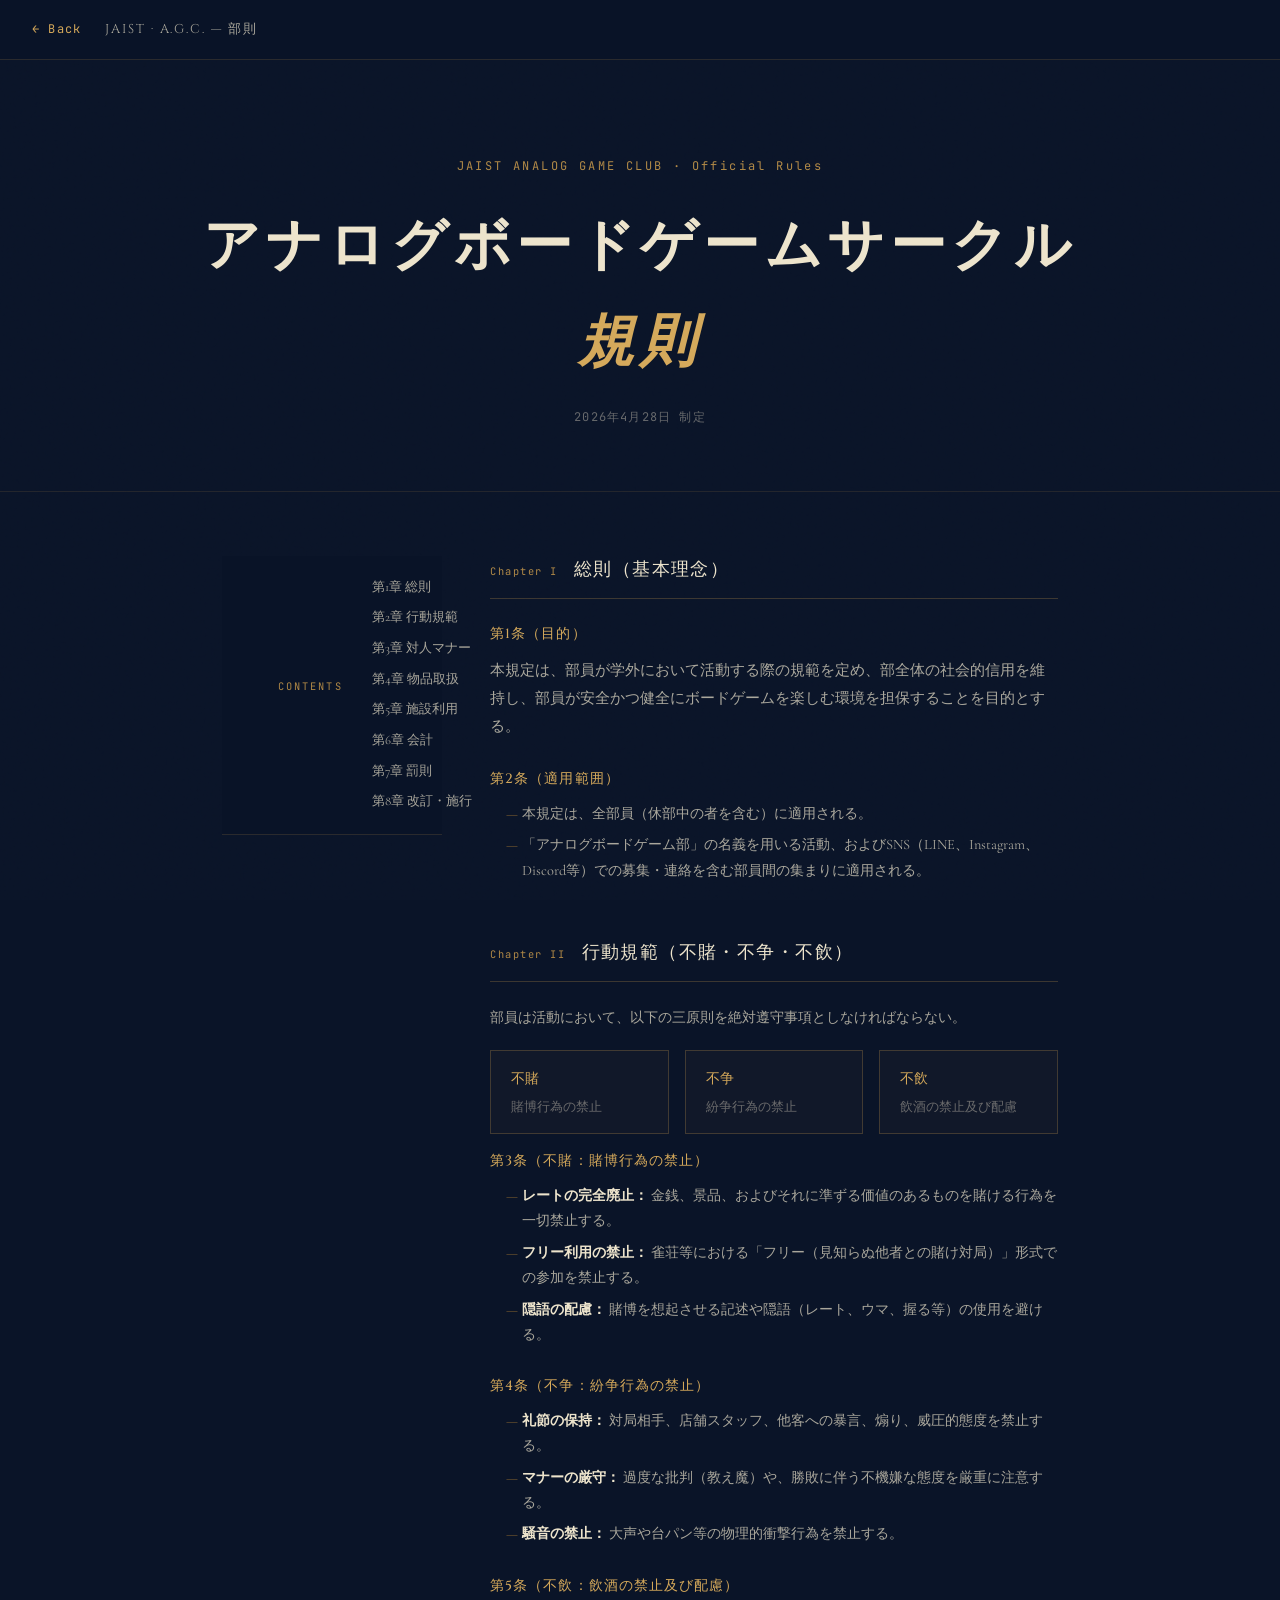
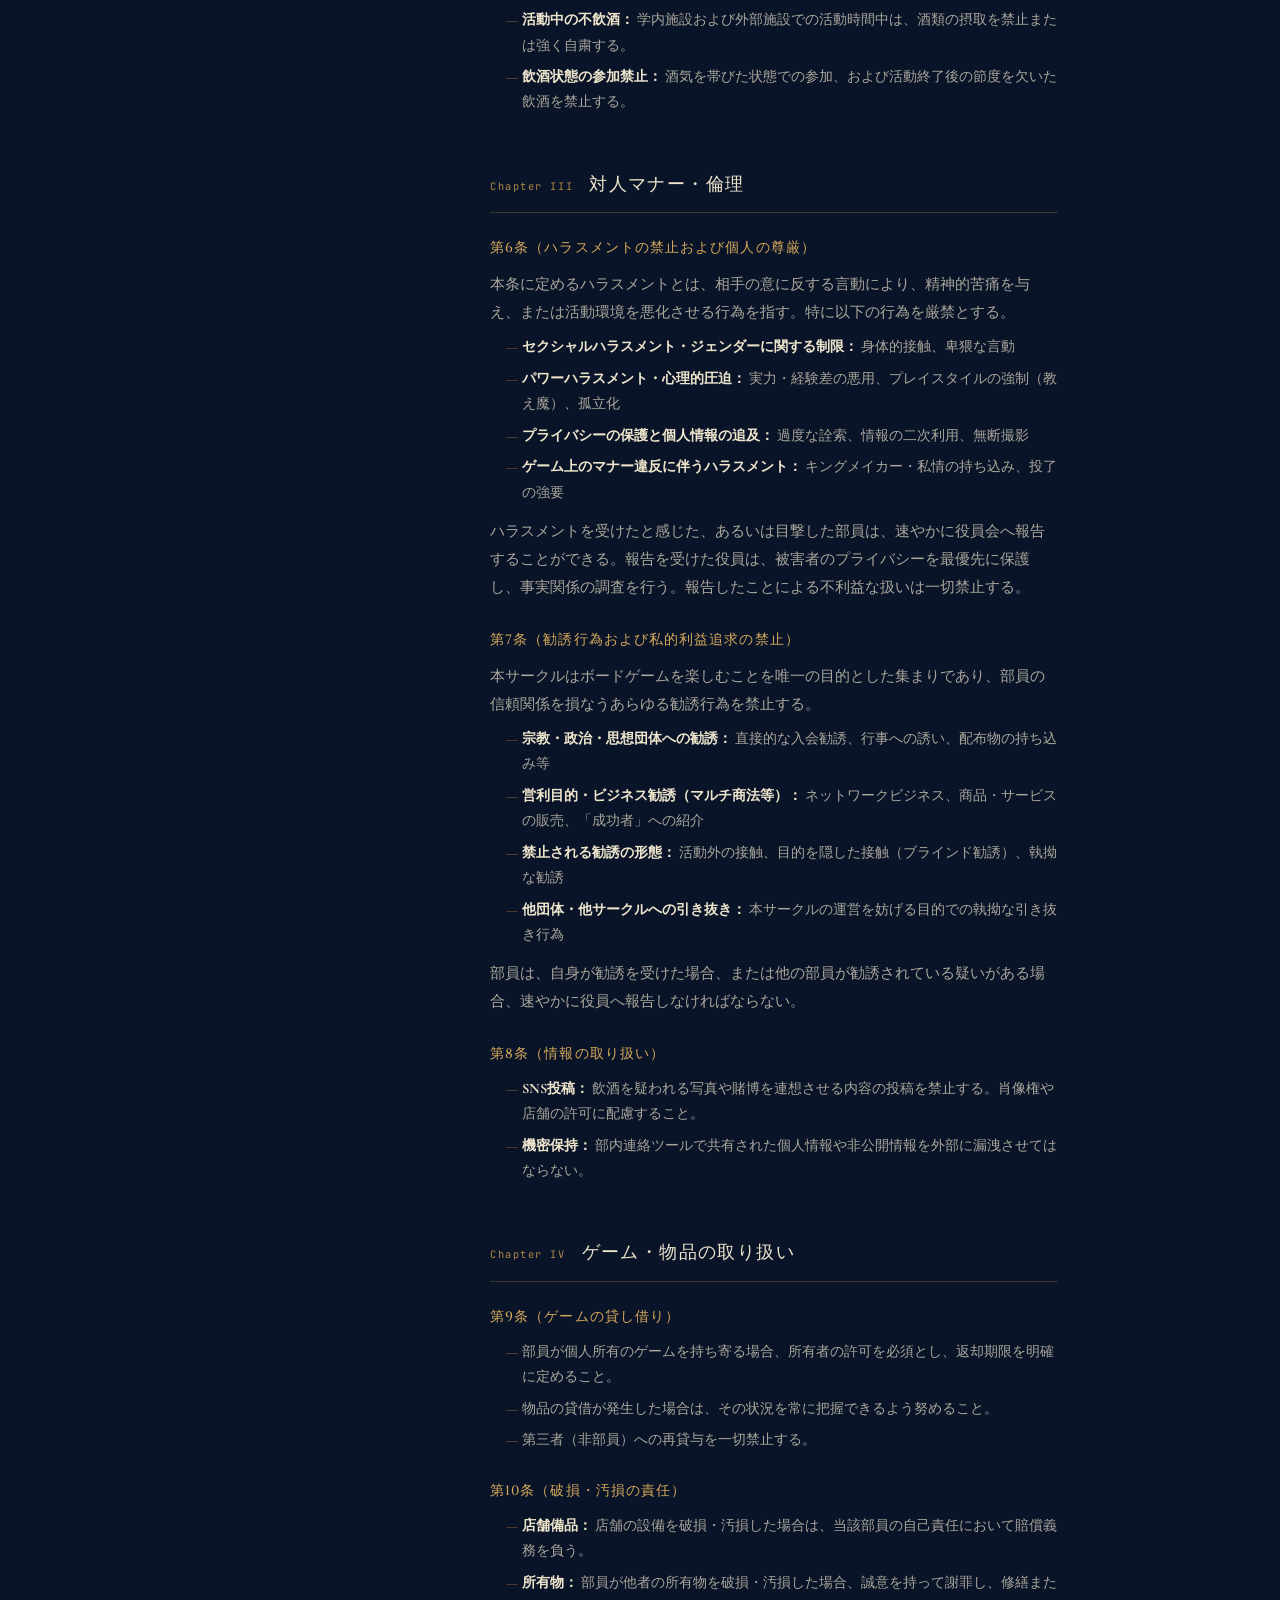
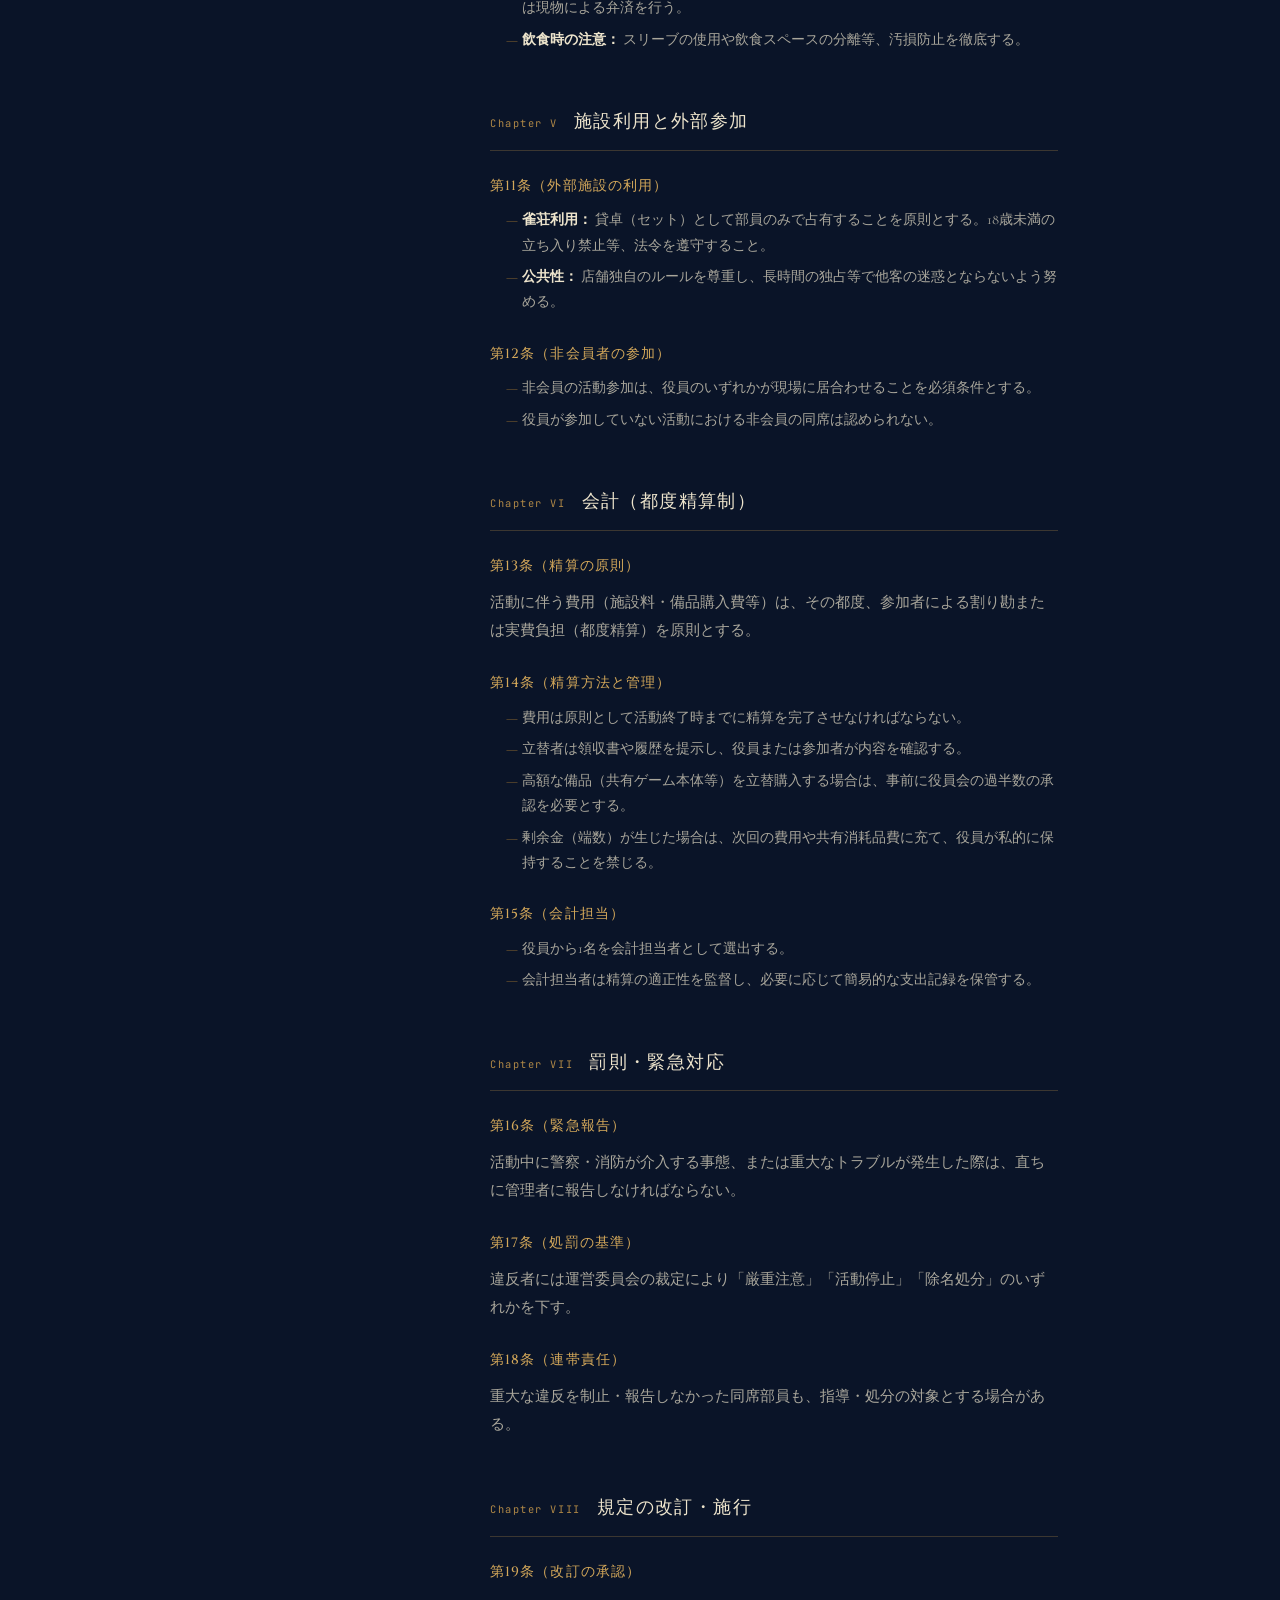
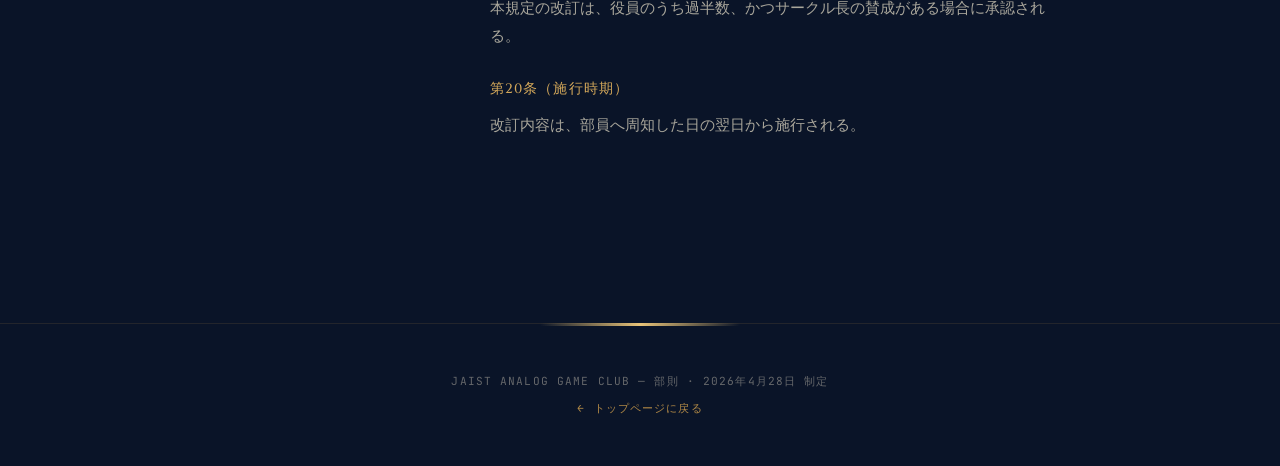
==== commit 6134e87d: "change header ヘッダー部分の表示をスマホの時ハンバーガーで表示されるように変更" ====
--- a/rules.html
+++ b/rules.html
@@ -278,7 +278,7 @@
 
 <div class="rules-hero">
   <div class="rules-eyebrow">JAIST ANALOG GAME CLUB · Official Rules</div>
-  <h1 class="rules-title">アナログボードゲーム部<br><em>規則</em></h1>
+  <h1 class="rules-title">アナログボードゲームサークル<br><em>規則</em></h1>
   <div class="rules-meta">2026年4月28日 制定</div>
 </div>
 
--- a/style.css
+++ b/style.css
@@ -20,13 +20,17 @@
   }
 
   * { margin: 0; padding: 0; box-sizing: border-box; }
-  html { scroll-behavior: smooth; }
+  html {
+    scroll-behavior: smooth;
+    overflow-x: hidden;
+  }
 
   body {
     font-family: 'Cormorant Garamond', serif;
     background: var(--navy-deepest);
     color: var(--cream);
     overflow-x: hidden;
+    max-width: 100vw;
     line-height: 1.7;
   }
 
@@ -61,12 +65,14 @@
   nav {
     position: fixed;
     top: 0; left: 0; right: 0;
-    padding: 1.4rem 3.5rem;
-    display: flex;
-    justify-content: space-between;
-    align-items: center;
+    width: 100%;
+    max-width: 100vw;
+    padding: 1.2rem 3.5rem;
+    display: flex;
+    align-items: center;
+    gap: 1rem;
     z-index: 100;
-    background: linear-gradient(180deg, rgba(10, 20, 40, 0.95) 0%, rgba(10, 20, 40, 0.7) 100%);
+    background: rgba(10, 20, 40, 0.96);
     backdrop-filter: blur(12px);
     border-bottom: 1px solid rgba(176, 136, 70, 0.2);
   }
@@ -80,7 +86,6 @@
     letter-spacing: 0.25em;
     font-size: 0.85rem;
     color: var(--bronze-light);
-    order: 1;
   }
 
   .nav-brand-mark {
@@ -90,7 +95,6 @@
     display: flex;
     align-items: center;
     justify-content: center;
-    font-size: 0.85rem;
     font-weight: 900;
     font-family: 'Cinzel', serif;
     clip-path: polygon(50% 0%, 100% 25%, 100% 75%, 50% 100%, 0% 75%, 0% 25%);
@@ -99,25 +103,31 @@
     font-size: 1rem;
   }
 
+  /* ハンバーガーボタン：PCでは非表示 */
+  .nav-hamburger { display: none; }
+
+  /* デスクトップ：通常の横並び表示 */
   .nav-links {
     display: flex;
+    flex-direction: row;
+    list-style: none;
     gap: 2.8rem;
-    list-style: none;
-    order: 3;
     margin-left: auto;
   }
 
+  .nav-links li { border-bottom: none; }
+
   .nav-links a {
+    display: block;
     color: var(--cream-dim);
     text-decoration: none;
     font-family: 'Cinzel', serif;
-    font-size: 0.78rem;
+    font-size: 0.8rem;
     letter-spacing: 0.3em;
     text-transform: uppercase;
     font-weight: 500;
-    position: relative;
-    transition: color 0.3s;
-    padding: 0.3rem 0;
+    padding: 0.9rem 0;
+    transition: color 0.2s;
   }
 
   .nav-links a::after {
@@ -128,6 +138,10 @@
     background: var(--bronze-light);
     transition: all 0.4s;
     transform: translateX(-50%);
+  }
+
+  .nav-links a {
+    position: relative;
   }
 
   .nav-links a:hover { color: var(--bronze-light); }
@@ -1214,8 +1228,7 @@
   /* タブレット (1024px以下) */
   @media (max-width: 1024px) {
     nav { padding: 1.2rem 2rem; }
-    .nav-links { gap: 1.8rem; }
-    .nav-links a { font-size: 0.72rem; letter-spacing: 0.2em; }
+    .nav-links { padding: 0.5rem 2rem 1.5rem; }
 
     .hero {
       grid-template-columns: 1fr;
@@ -1244,40 +1257,66 @@
 
   /* スマートフォン (768px以下) */
   @media (max-width: 768px) {
-    nav {
-      padding: 0.8rem 1.2rem;
-      flex-wrap: wrap;
-      overflow: hidden;
-      justify-content: flex-start;
-    }
-    .nav-brand {
-      gap: 0.6rem;
-      font-size: 0.7rem;
-      letter-spacing: 0.15em;
-      order: 1;
+    nav { padding: 0.8rem 1.2rem; overflow: visible; }
+    section, header, footer { max-width: 100vw; overflow-x: hidden; }
+    .nav-brand span { display: none; }
+    .nav-brand-mark { width: 26px; height: 26px; font-size: 0.85rem; }
+    .lang-btn { font-size: 0.6rem; padding: 0.2rem 0.3rem; }
+    .lang-sep { font-size: 0.6rem; }
+
+    /* ハンバーガー表示 */
+    .nav-hamburger {
+      display: flex;
+      flex-direction: column;
+      justify-content: center;
+      gap: 5px;
+      width: 34px;
+      height: 34px;
+      padding: 6px;
+      background: none;
+      border: none;
+      cursor: pointer;
+      margin-left: auto;
       flex-shrink: 0;
     }
-    .nav-brand span { display: none; }
-    .nav-brand-mark { width: 26px; height: 26px; font-size: 0.75rem; }
-    .lang-toggle {
-      order: 2;
-      margin-left: 0.5rem;
-      margin-right: 0.5rem;
-      flex-shrink: 0;
+    .nav-hamburger span {
+      display: block;
+      width: 100%;
+      height: 1px;
+      background: var(--bronze-light);
+      transition: transform 0.3s ease, opacity 0.3s ease;
+      transform-origin: center;
     }
-    .lang-btn { font-size: 0.6rem; padding: 0.2rem 0.3rem; }
-    .lang-sep { font-size: 0.6rem; }
+    nav.open .nav-hamburger span:nth-child(1) { transform: translateY(6px) rotate(45deg); }
+    nav.open .nav-hamburger span:nth-child(2) { opacity: 0; }
+    nav.open .nav-hamburger span:nth-child(3) { transform: translateY(-6px) rotate(-45deg); }
+
+    /* ドロップダウン */
     .nav-links {
-      order: 3;
-      gap: 0.7rem;
-      flex-shrink: 1;
-      justify-content: flex-start;
-      min-width: 0;
+      flex-direction: column;
+      position: absolute;
+      top: 100%; left: 0; right: 0;
+      margin-left: 0;
+      gap: 0;
+      background: rgba(10, 20, 40, 0.98);
+      backdrop-filter: blur(16px);
+      border-bottom: 1px solid rgba(176, 136, 70, 0.2);
+      padding: 0.5rem 1.5rem 1.2rem;
+      visibility: hidden;
+      opacity: 0;
+      transform: translateY(-6px);
+      transition: opacity 0.25s ease, transform 0.25s ease, visibility 0.25s;
+      pointer-events: none;
     }
-    .nav-links a {
-      font-size: 0.58rem;
-      letter-spacing: 0.05em;
+    nav.open .nav-links {
+      visibility: visible;
+      opacity: 1;
+      transform: translateY(0);
+      pointer-events: auto;
     }
+    .nav-links li { border-bottom: 1px solid rgba(176, 136, 70, 0.1); }
+    .nav-links li:last-child { border-bottom: none; }
+    .nav-links a { padding: 0.85rem 0; }
 
     section { padding: 4.5rem 1.3rem; }
 
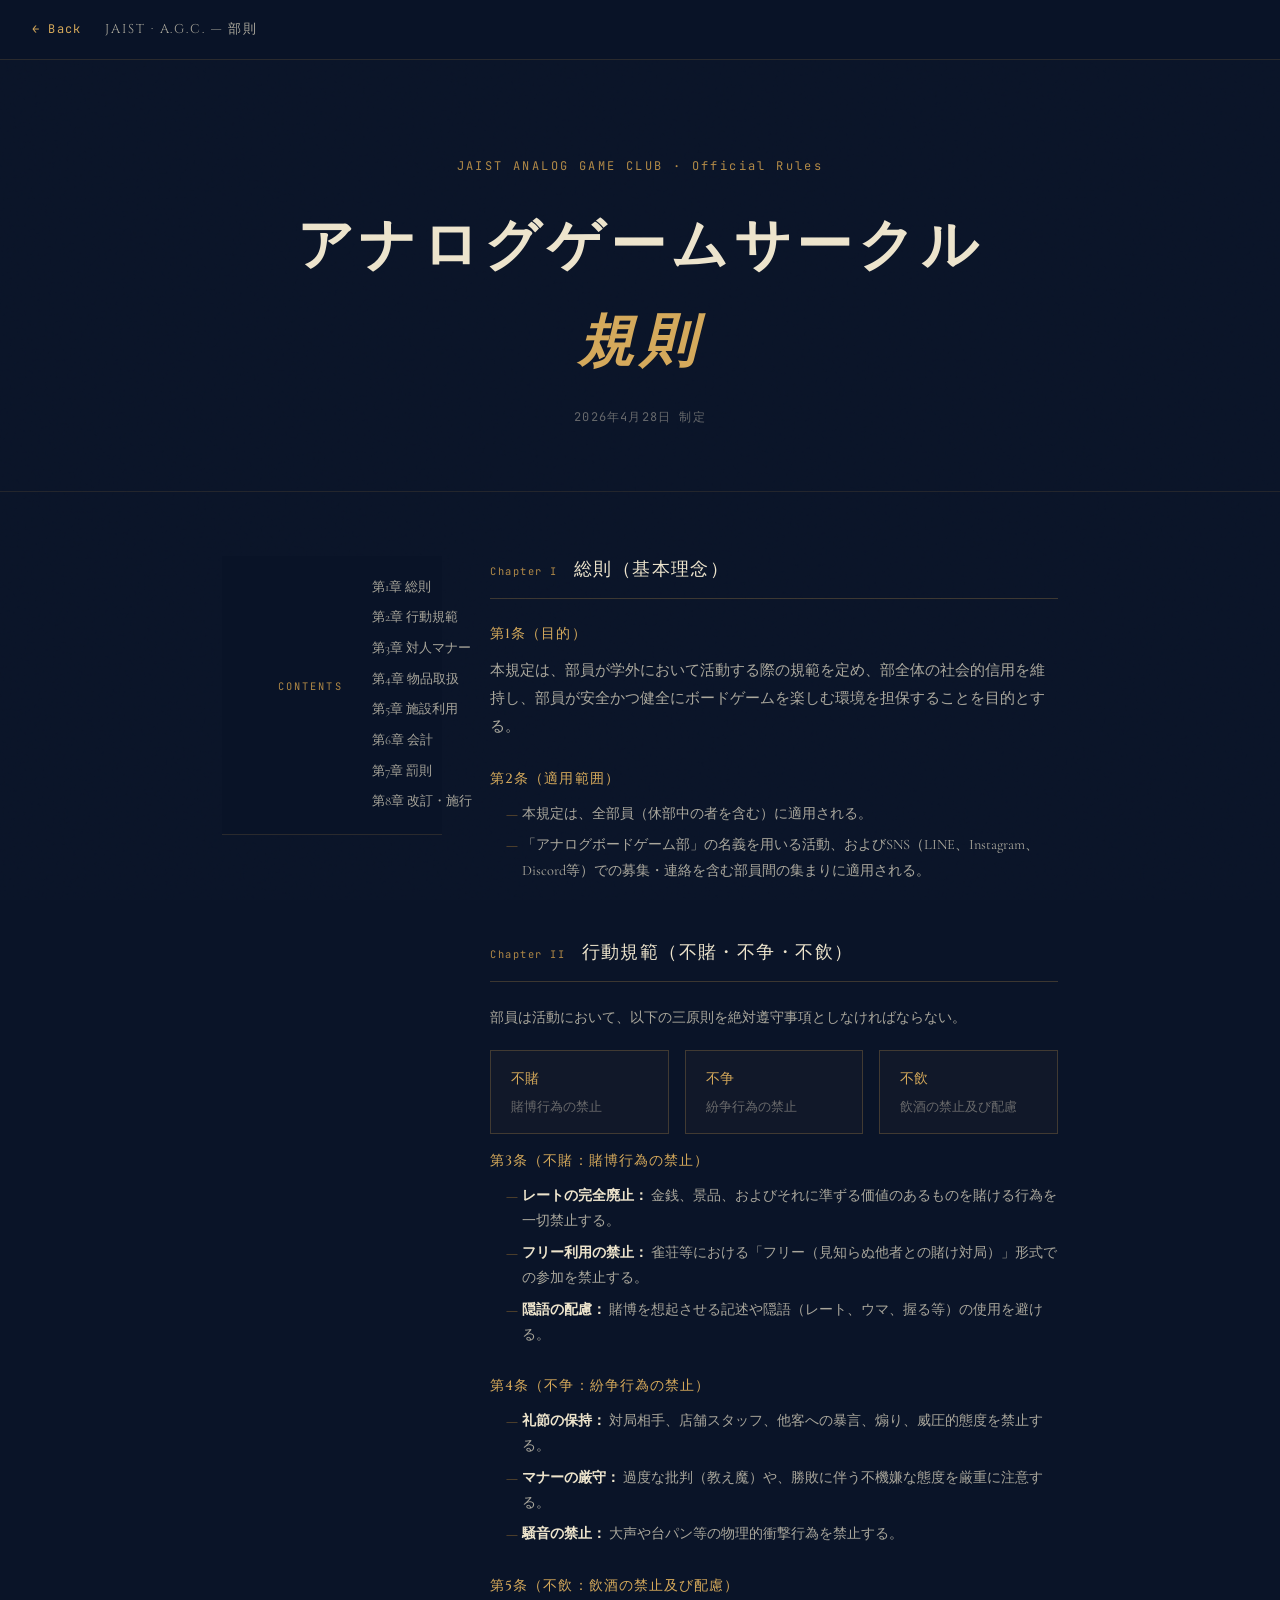
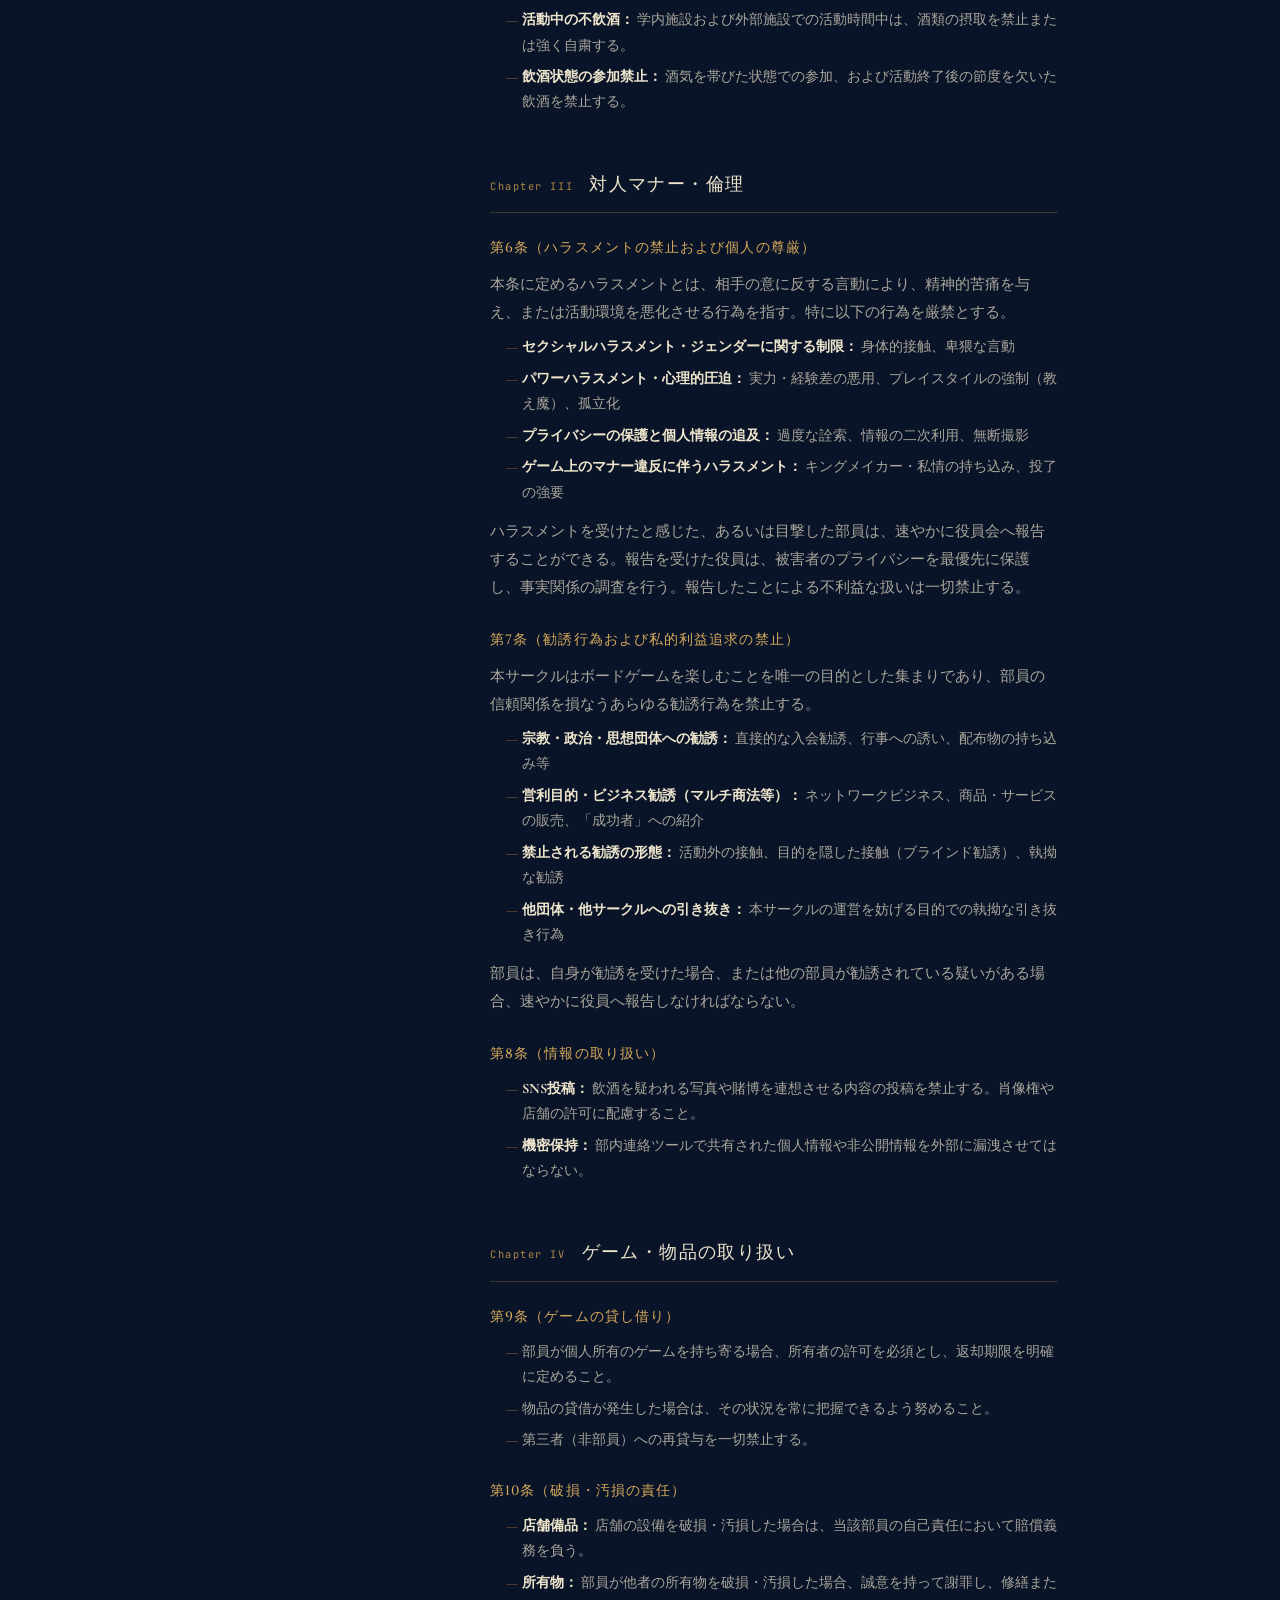
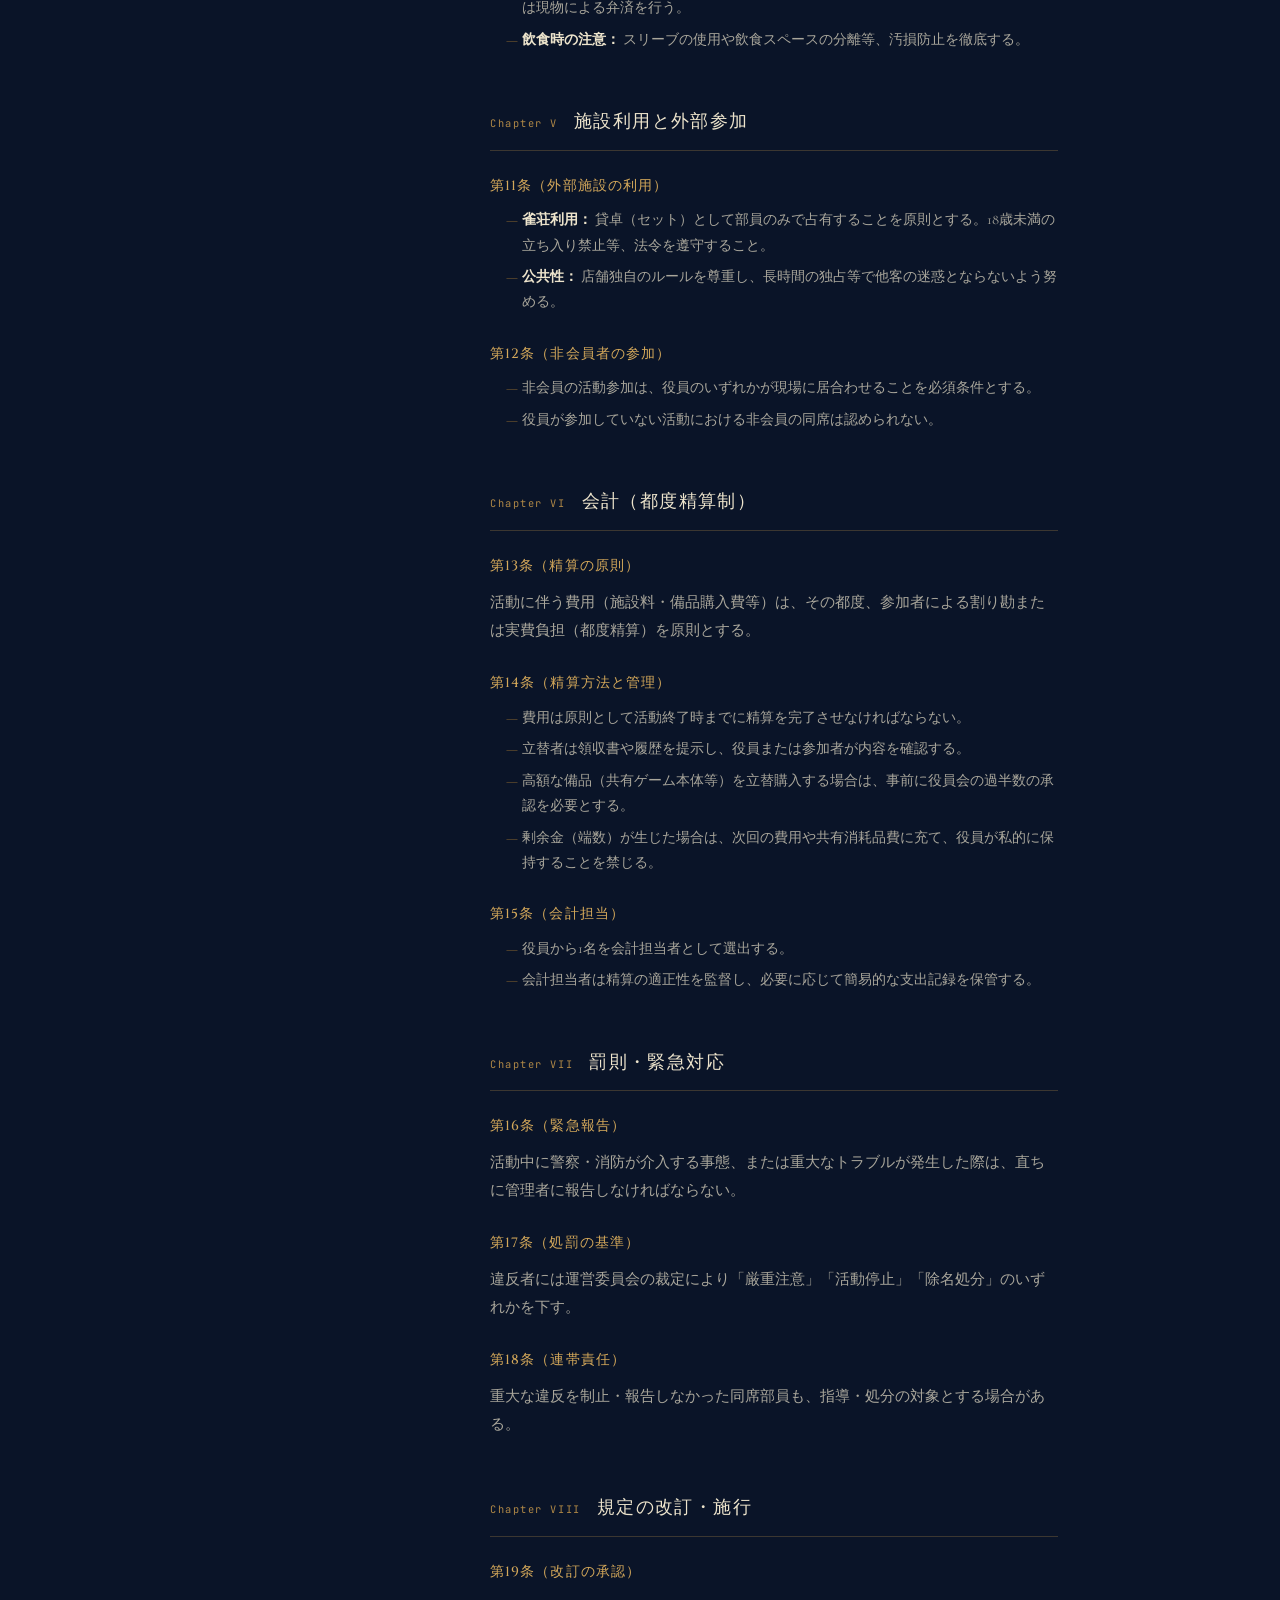
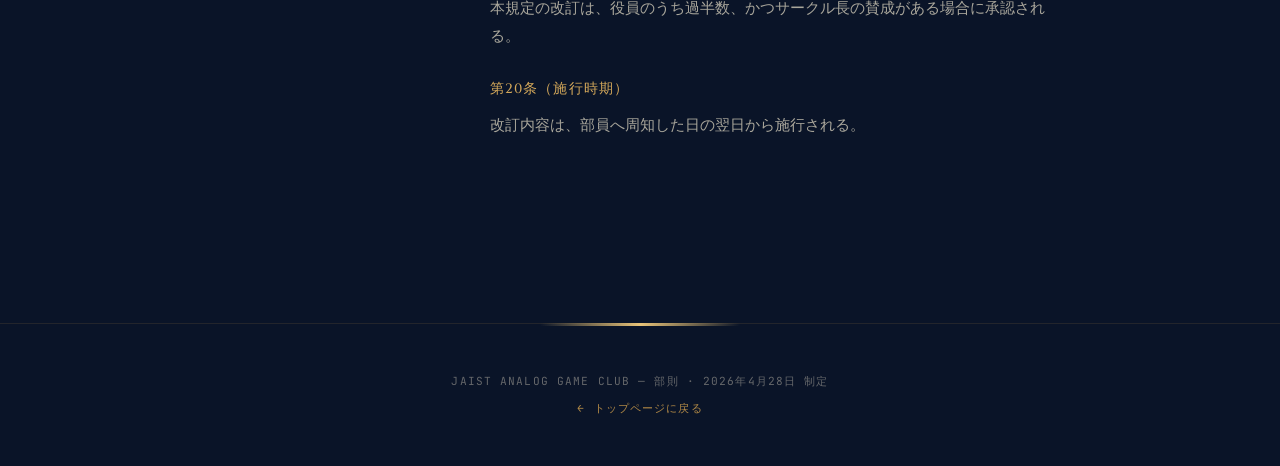
==== commit efc3370a: "change title 規則内のアナログボードゲームサークルをアナログゲームサークルに変更" ====
--- a/rules.html
+++ b/rules.html
@@ -278,7 +278,7 @@
 
 <div class="rules-hero">
   <div class="rules-eyebrow">JAIST ANALOG GAME CLUB · Official Rules</div>
-  <h1 class="rules-title">アナログボードゲームサークル<br><em>規則</em></h1>
+  <h1 class="rules-title">アナログゲームサークル<br><em>規則</em></h1>
   <div class="rules-meta">2026年4月28日 制定</div>
 </div>
 
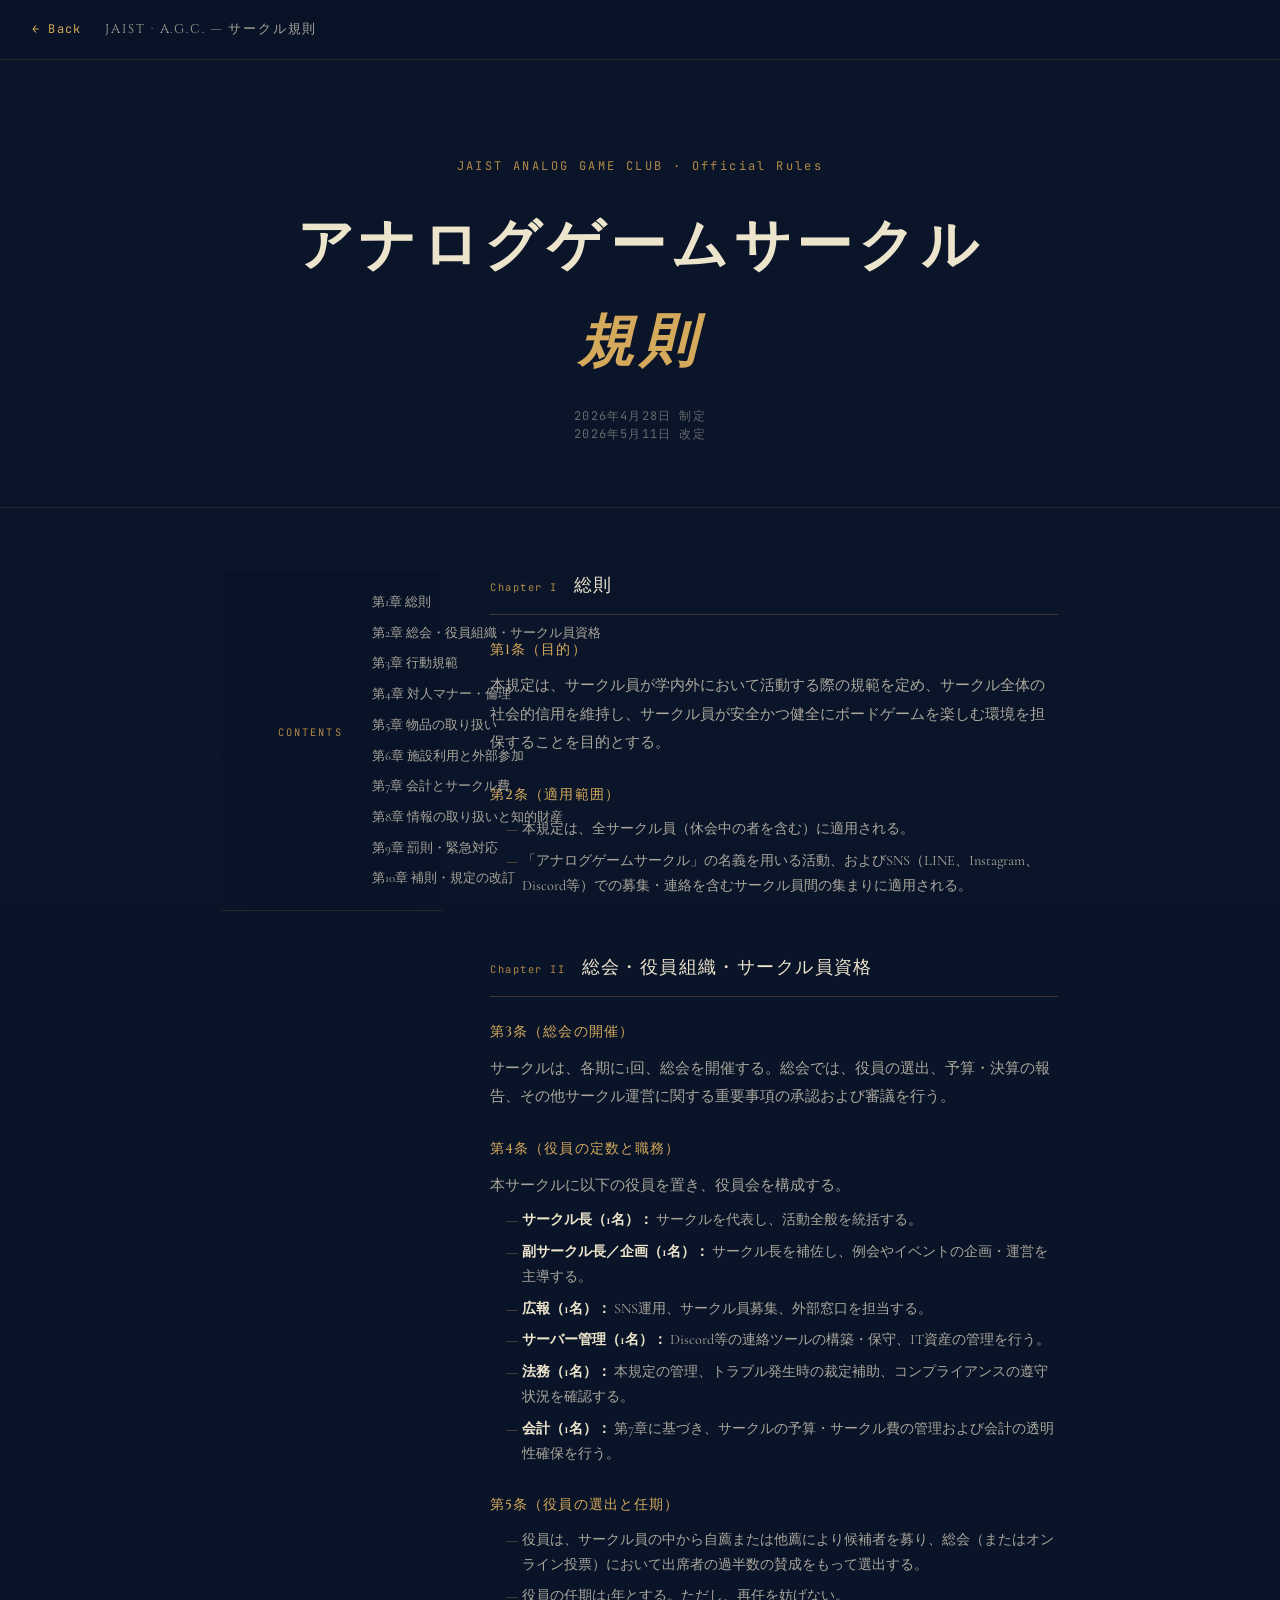
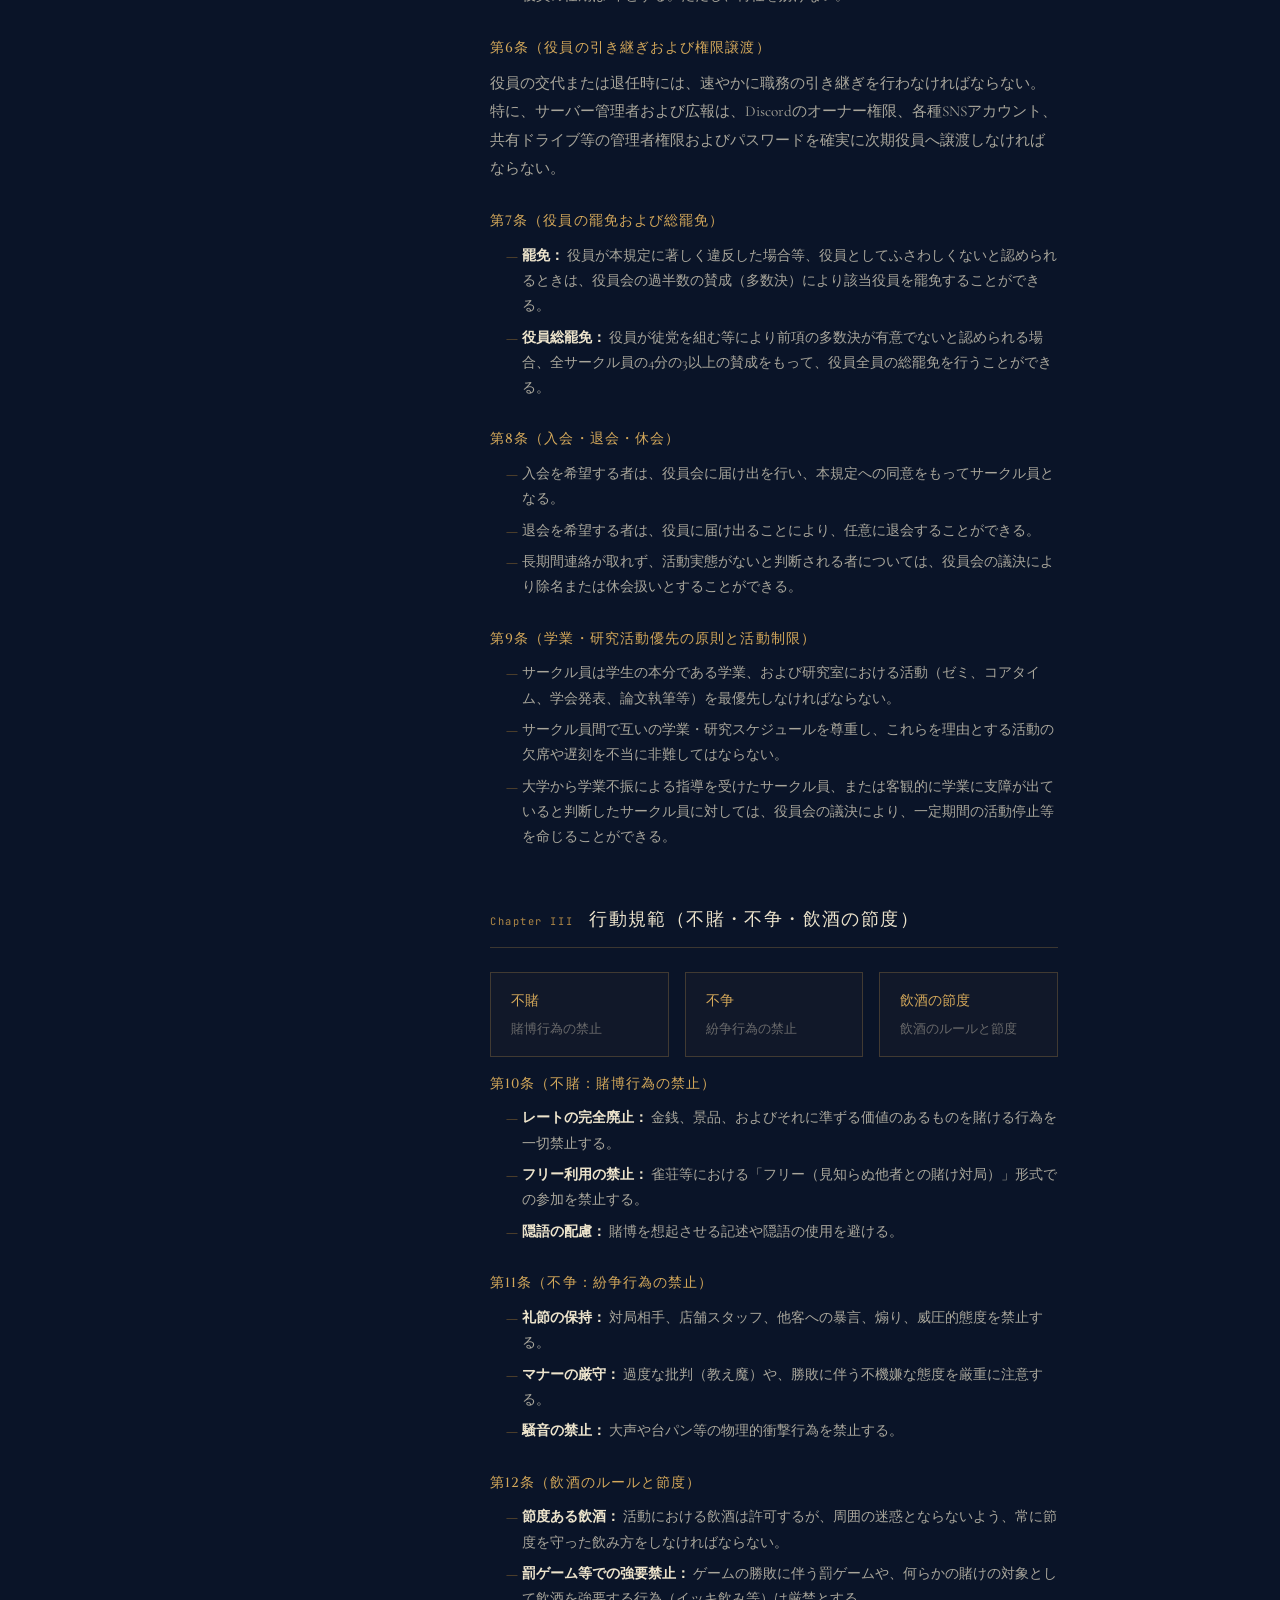
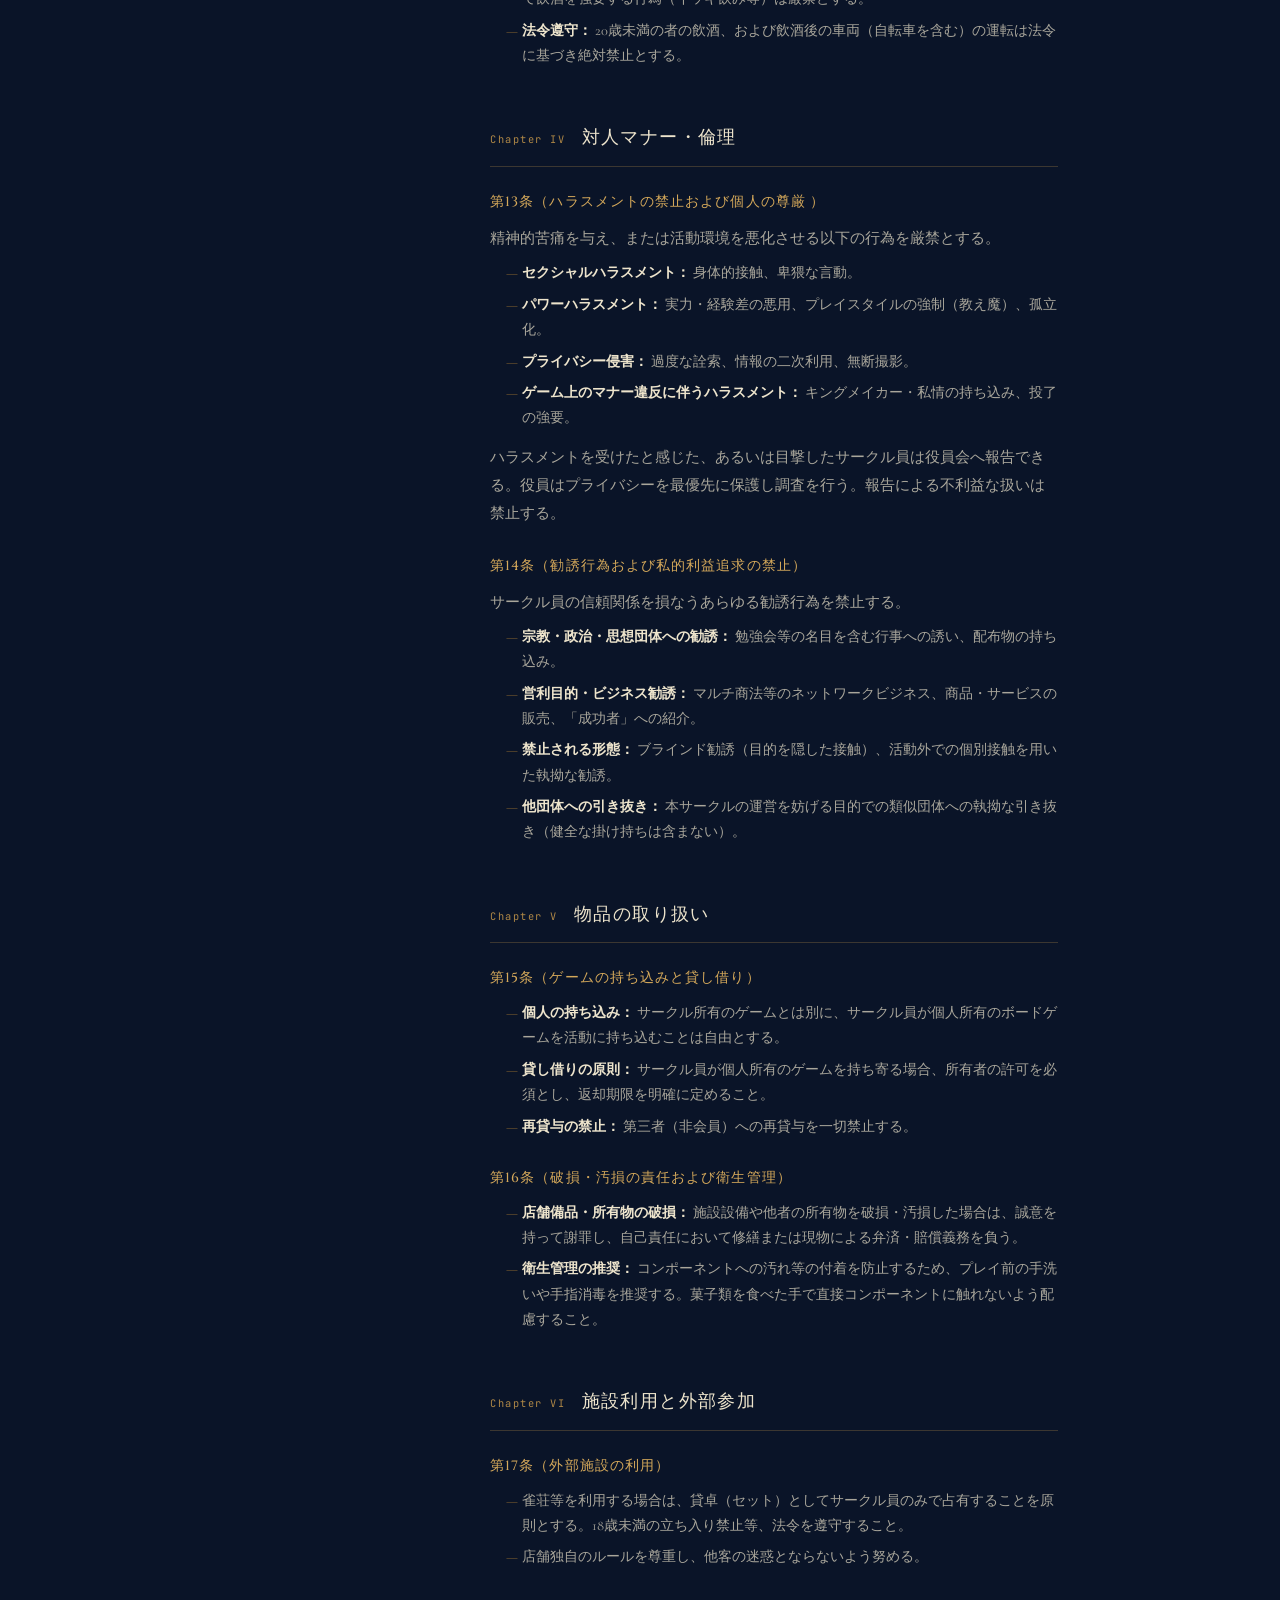
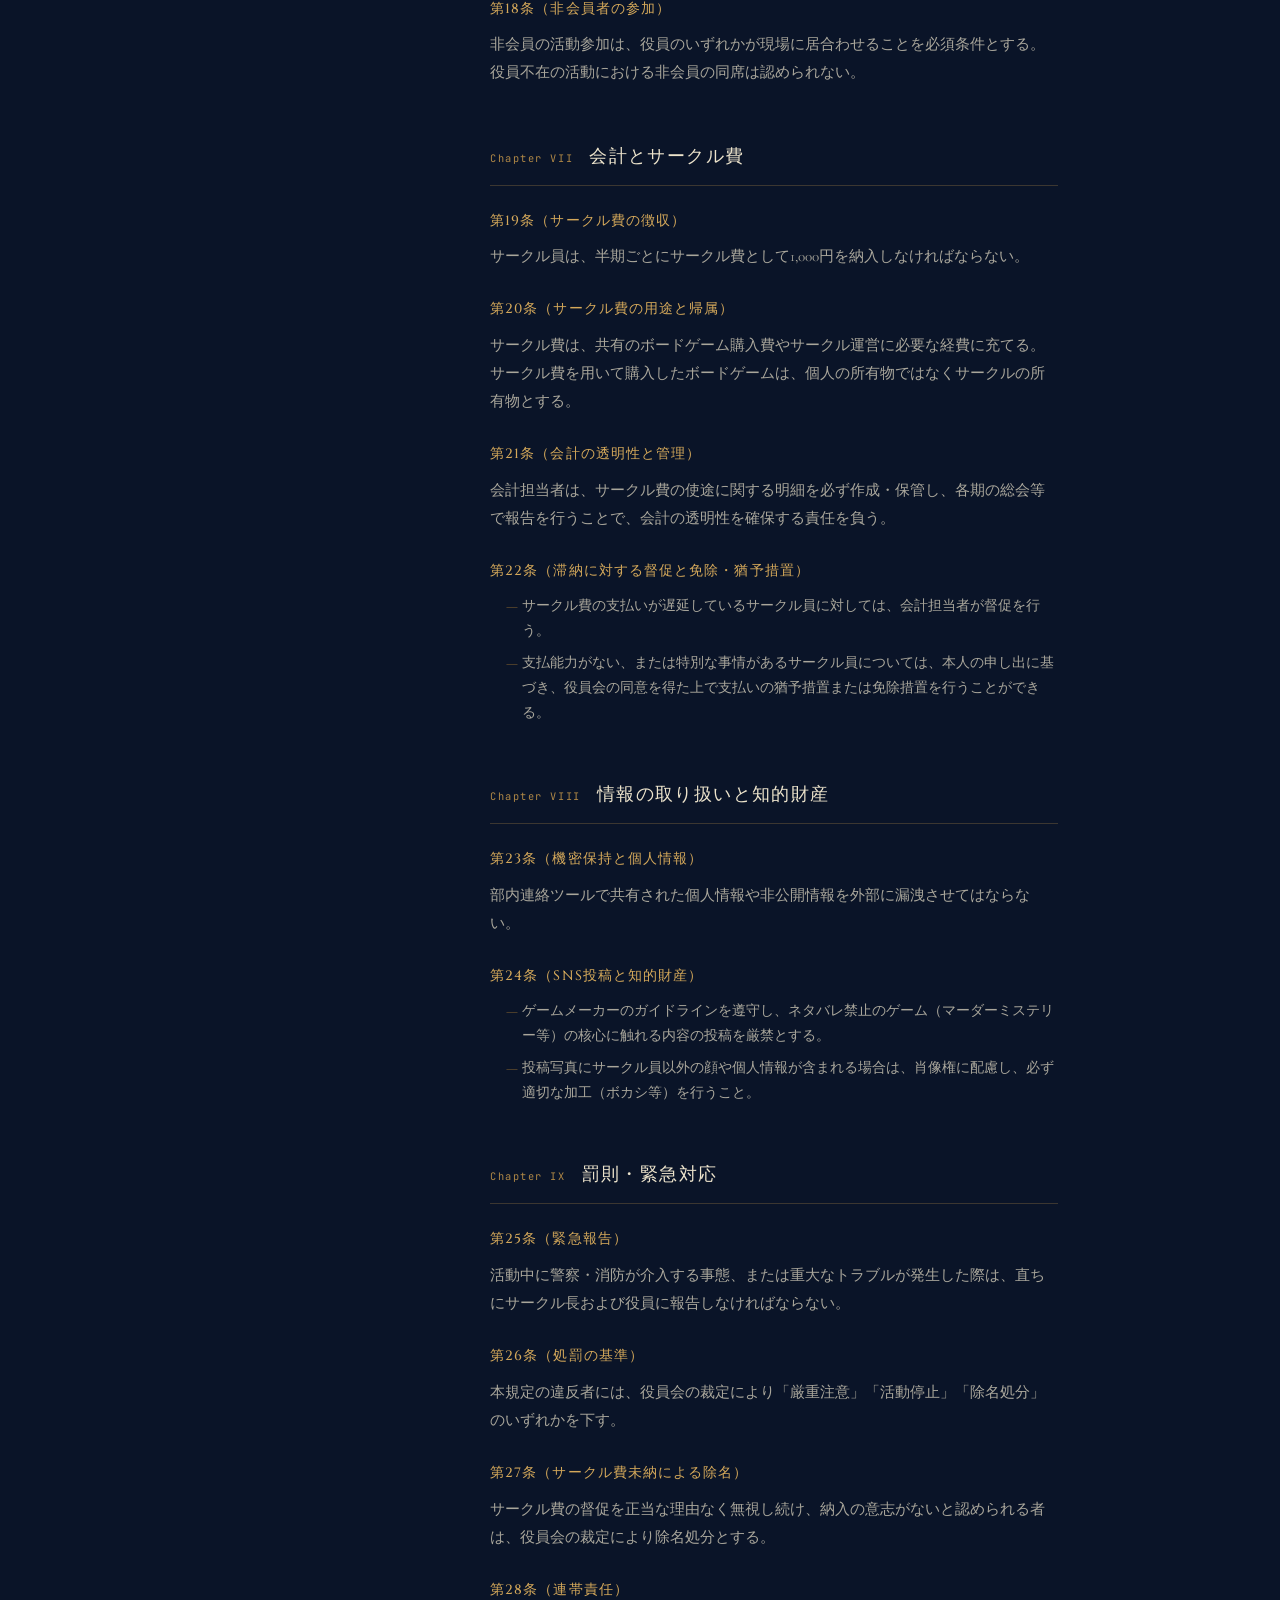
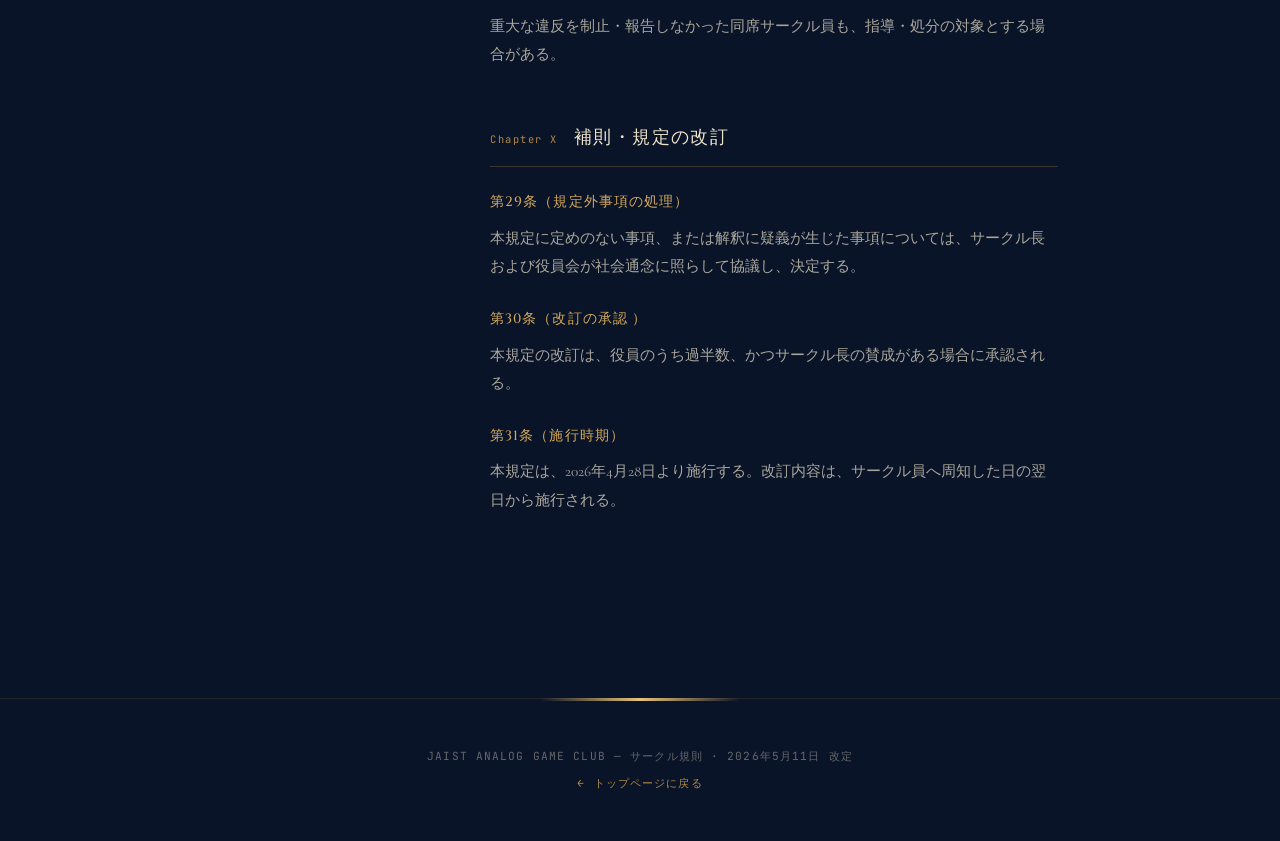
==== commit 26143865: "Revise rules.html: restructure and update rules Rename document title and navigation labels to "サークル" ====
--- a/rules.html
+++ b/rules.html
@@ -3,7 +3,7 @@
 <head>
 <meta charset="UTF-8">
 <meta name="viewport" content="width=device-width, initial-scale=1.0">
-<title>部則 — JAIST Analog Game Club</title>
+<title>サークル規則 — JAIST Analog Game Club</title>
 <link rel="preconnect" href="https://fonts.googleapis.com">
 <link rel="preconnect" href="https://fonts.gstatic.com" crossorigin>
 <link href="https://fonts.googleapis.com/css2?family=Cinzel:wght@400;500;600;700;800;900&family=Cormorant+Garamond:ital,wght@0,300;0,400;0,500;0,600;1,400&family=JetBrains+Mono:wght@300;400;500&display=swap" rel="stylesheet">
@@ -85,6 +85,7 @@
     font-size: 0.75rem;
     color: var(--cream-faint);
     letter-spacing: 0.1em;
+    line-height: 1.5;
   }
 
   .rules-layout {
@@ -273,13 +274,16 @@
 
 <nav class="rules-nav">
   <a href="index.html" class="rules-nav-back">← Back</a>
-  <span class="rules-nav-title">JAIST · A.G.C. — 部則</span>
+  <span class="rules-nav-title">JAIST · A.G.C. — サークル規則</span>
 </nav>
 
 <div class="rules-hero">
   <div class="rules-eyebrow">JAIST ANALOG GAME CLUB · Official Rules</div>
   <h1 class="rules-title">アナログゲームサークル<br><em>規則</em></h1>
-  <div class="rules-meta">2026年4月28日 制定</div>
+  <div class="rules-meta">
+    2026年4月28日 制定<br>
+    2026年5月11日 改定
+  </div>
 </div>
 
 <div class="rules-layout">
@@ -288,13 +292,15 @@
     <div class="rules-toc-heading">CONTENTS</div>
     <ul>
       <li><a href="#ch1">第1章 総則</a></li>
-      <li><a href="#ch2">第2章 行動規範</a></li>
-      <li><a href="#ch3">第3章 対人マナー</a></li>
-      <li><a href="#ch4">第4章 物品取扱</a></li>
-      <li><a href="#ch5">第5章 施設利用</a></li>
-      <li><a href="#ch6">第6章 会計</a></li>
-      <li><a href="#ch7">第7章 罰則</a></li>
-      <li><a href="#ch8">第8章 改訂・施行</a></li>
+      <li><a href="#ch2">第2章 総会・役員組織・サークル員資格</a></li>
+      <li><a href="#ch3">第3章 行動規範</a></li>
+      <li><a href="#ch4">第4章 対人マナー・倫理</a></li>
+      <li><a href="#ch5">第5章 物品の取り扱い</a></li>
+      <li><a href="#ch6">第6章 施設利用と外部参加</a></li>
+      <li><a href="#ch7">第7章 会計とサークル費</a></li>
+      <li><a href="#ch8">第8章 情報の取り扱いと知的財産</a></li>
+      <li><a href="#ch9">第9章 罰則・緊急対応</a></li>
+      <li><a href="#ch10">第10章 補則・規定の改訂</a></li>
     </ul>
   </nav>
 
@@ -303,19 +309,19 @@
     <div class="rules-chapter" id="ch1">
       <div class="rules-chapter-header">
         <span class="rules-chapter-num">Chapter I</span>
-        <span class="rules-chapter-title">総則（基本理念）</span>
+        <span class="rules-chapter-title">総則</span>
       </div>
 
       <div class="rules-article">
         <div class="rules-article-title">第1条（目的）</div>
-        <p>本規定は、部員が学外において活動する際の規範を定め、部全体の社会的信用を維持し、部員が安全かつ健全にボードゲームを楽しむ環境を担保することを目的とする。</p>
+        <p>本規定は、サークル員が学内外において活動する際の規範を定め、サークル全体の社会的信用を維持し、サークル員が安全かつ健全にボードゲームを楽しむ環境を担保することを目的とする。</p>
       </div>
 
       <div class="rules-article">
         <div class="rules-article-title">第2条（適用範囲）</div>
         <ul>
-          <li>本規定は、全部員（休部中の者を含む）に適用される。</li>
-          <li>「アナログボードゲーム部」の名義を用いる活動、およびSNS（LINE、Instagram、Discord等）での募集・連絡を含む部員間の集まりに適用される。</li>
+          <li>本規定は、全サークル員（休会中の者を含む）に適用される。</li>
+          <li>「アナログゲームサークル」の名義を用いる活動、およびSNS（LINE、Instagram、Discord等）での募集・連絡を含むサークル員間の集まりに適用される。</li>
         </ul>
       </div>
     </div>
@@ -323,10 +329,72 @@
     <div class="rules-chapter" id="ch2">
       <div class="rules-chapter-header">
         <span class="rules-chapter-num">Chapter II</span>
-        <span class="rules-chapter-title">行動規範（不賭・不争・不飲）</span>
-      </div>
-
-      <p style="font-size:0.9rem; color:var(--cream-dim); margin-bottom:1.25rem;">部員は活動において、以下の三原則を絶対遵守事項としなければならない。</p>
+        <span class="rules-chapter-title">総会・役員組織・サークル員資格</span>
+      </div>
+
+      <div class="rules-article">
+        <div class="rules-article-title">第3条（総会の開催）</div>
+        <p>サークルは、各期に1回、総会を開催する。総会では、役員の選出、予算・決算の報告、その他サークル運営に関する重要事項の承認および審議を行う。</p>
+      </div>
+
+      <div class="rules-article">
+        <div class="rules-article-title">第4条（役員の定数と職務）</div>
+        <p>本サークルに以下の役員を置き、役員会を構成する。</p>
+        <ul>
+          <li><strong style="color:var(--cream)">サークル長（1名）：</strong> サークルを代表し、活動全般を統括する。</li>
+          <li><strong style="color:var(--cream)">副サークル長／企画（1名）：</strong> サークル長を補佐し、例会やイベントの企画・運営を主導する。</li>
+          <li><strong style="color:var(--cream)">広報（1名）：</strong> SNS運用、サークル員募集、外部窓口を担当する。</li>
+          <li><strong style="color:var(--cream)">サーバー管理（1名）：</strong> Discord等の連絡ツールの構築・保守、IT資産の管理を行う。</li>
+          <li><strong style="color:var(--cream)">法務（1名）：</strong> 本規定の管理、トラブル発生時の裁定補助、コンプライアンスの遵守状況を確認する。</li>
+          <li><strong style="color:var(--cream)">会計（1名）：</strong> 第7章に基づき、サークルの予算・サークル費の管理および会計の透明性確保を行う。</li>
+        </ul>
+      </div>
+
+      <div class="rules-article">
+        <div class="rules-article-title">第5条（役員の選出と任期）</div>
+        <ul>
+          <li>役員は、サークル員の中から自薦または他薦により候補者を募り、総会（またはオンライン投票）において出席者の過半数の賛成をもって選出する。</li>
+          <li>役員の任期は1年とする。ただし、再任を妨げない。</li>
+        </ul>
+      </div>
+
+      <div class="rules-article">
+        <div class="rules-article-title">第6条（役員の引き継ぎおよび権限譲渡）</div>
+        <p>役員の交代または退任時には、速やかに職務の引き継ぎを行わなければならない。特に、サーバー管理者および広報は、Discordのオーナー権限、各種SNSアカウント、共有ドライブ等の管理者権限およびパスワードを確実に次期役員へ譲渡しなければならない。</p>
+      </div>
+
+      <div class="rules-article">
+        <div class="rules-article-title">第7条（役員の罷免および総罷免）</div>
+        <ul>
+          <li><strong style="color:var(--cream)">罷免：</strong> 役員が本規定に著しく違反した場合等、役員としてふさわしくないと認められるときは、役員会の過半数の賛成（多数決）により該当役員を罷免することができる。</li>
+          <li><strong style="color:var(--cream)">役員総罷免：</strong> 役員が徒党を組む等により前項の多数決が有意でないと認められる場合、全サークル員の4分の3以上の賛成をもって、役員全員の総罷免を行うことができる。</li>
+        </ul>
+      </div>
+
+      <div class="rules-article">
+        <div class="rules-article-title">第8条（入会・退会・休会）</div>
+        <ul>
+          <li>入会を希望する者は、役員会に届け出を行い、本規定への同意をもってサークル員となる。</li>
+          <li>退会を希望する者は、役員に届け出ることにより、任意に退会することができる。</li>
+          <li>長期間連絡が取れず、活動実態がないと判断される者については、役員会の議決により除名または休会扱いとすることができる。</li>
+        </ul>
+      </div>
+
+      <div class="rules-article">
+        <div class="rules-article-title">第9条（学業・研究活動優先の原則と活動制限）</div>
+        <ul>
+          <li>サークル員は学生の本分である学業、および研究室における活動（ゼミ、コアタイム、学会発表、論文執筆等）を最優先しなければならない。</li>
+          <li>サークル員間で互いの学業・研究スケジュールを尊重し、これらを理由とする活動の欠席や遅刻を不当に非難してはならない。</li>
+          <li>大学から学業不振による指導を受けたサークル員、または客観的に学業に支障が出ていると判断したサークル員に対しては、役員会の議決により、一定期間の活動停止等を命じることができる。</li>
+        </ul>
+      </div>
+    </div>
+
+    <div class="rules-chapter" id="ch3">
+      <div class="rules-chapter-header">
+        <span class="rules-chapter-num">Chapter III</span>
+        <span class="rules-chapter-title">行動規範（不賭・不争・飲酒の節度）</span>
+      </div>
 
       <div class="rules-principle">
         <div class="rules-principle-item">
@@ -338,22 +406,22 @@
           <div class="rules-principle-desc">紛争行為の禁止</div>
         </div>
         <div class="rules-principle-item">
-          <div class="rules-principle-label">不飲</div>
-          <div class="rules-principle-desc">飲酒の禁止及び配慮</div>
+          <div class="rules-principle-label">飲酒の節度</div>
+          <div class="rules-principle-desc">飲酒のルールと節度</div>
         </div>
       </div>
 
       <div class="rules-article">
-        <div class="rules-article-title">第3条（不賭：賭博行為の禁止）</div>
+        <div class="rules-article-title">第10条（不賭：賭博行為の禁止）</div>
         <ul>
           <li><strong style="color:var(--cream)">レートの完全廃止：</strong> 金銭、景品、およびそれに準ずる価値のあるものを賭ける行為を一切禁止する。</li>
           <li><strong style="color:var(--cream)">フリー利用の禁止：</strong> 雀荘等における「フリー（見知らぬ他者との賭け対局）」形式での参加を禁止する。</li>
-          <li><strong style="color:var(--cream)">隠語の配慮：</strong> 賭博を想起させる記述や隠語（レート、ウマ、握る等）の使用を避ける。</li>
-        </ul>
-      </div>
-
-      <div class="rules-article">
-        <div class="rules-article-title">第4条（不争：紛争行為の禁止）</div>
+          <li><strong style="color:var(--cream)">隠語の配慮：</strong> 賭博を想起させる記述や隠語の使用を避ける。</li>
+        </ul>
+      </div>
+
+      <div class="rules-article">
+        <div class="rules-article-title">第11条（不争：紛争行為の禁止）</div>
         <ul>
           <li><strong style="color:var(--cream)">礼節の保持：</strong> 対局相手、店舗スタッフ、他客への暴言、煽り、威圧的態度を禁止する。</li>
           <li><strong style="color:var(--cream)">マナーの厳守：</strong> 過度な批判（教え魔）や、勝敗に伴う不機嫌な態度を厳重に注意する。</li>
@@ -362,74 +430,41 @@
       </div>
 
       <div class="rules-article">
-        <div class="rules-article-title">第5条（不飲：飲酒の禁止及び配慮）</div>
-        <ul>
-          <li><strong style="color:var(--cream)">活動中の不飲酒：</strong> 学内施設および外部施設での活動時間中は、酒類の摂取を禁止または強く自粛する。</li>
-          <li><strong style="color:var(--cream)">飲酒状態の参加禁止：</strong> 酒気を帯びた状態での参加、および活動終了後の節度を欠いた飲酒を禁止する。</li>
-        </ul>
-      </div>
-    </div>
-
-    <div class="rules-chapter" id="ch3">
-      <div class="rules-chapter-header">
-        <span class="rules-chapter-num">Chapter III</span>
+        <div class="rules-article-title">第12条（飲酒のルールと節度）</div>
+        <ul>
+          <li><strong style="color:var(--cream)">節度ある飲酒：</strong> 活動における飲酒は許可するが、周囲の迷惑とならないよう、常に節度を守った飲み方をしなければならない。</li>
+          <li><strong style="color:var(--cream)">罰ゲーム等での強要禁止：</strong> ゲームの勝敗に伴う罰ゲームや、何らかの賭けの対象として飲酒を強要する行為（イッキ飲み等）は厳禁とする。</li>
+          <li><strong style="color:var(--cream)">法令遵守：</strong> 20歳未満の者の飲酒、および飲酒後の車両（自転車を含む）の運転は法令に基づき絶対禁止とする。</li>
+        </ul>
+      </div>
+    </div>
+
+    <div class="rules-chapter" id="ch4">
+      <div class="rules-chapter-header">
+        <span class="rules-chapter-num">Chapter IV</span>
         <span class="rules-chapter-title">対人マナー・倫理</span>
       </div>
 
       <div class="rules-article">
-        <div class="rules-article-title">第6条（ハラスメントの禁止および個人の尊厳）</div>
-        <p>本条に定めるハラスメントとは、相手の意に反する言動により、精神的苦痛を与え、または活動環境を悪化させる行為を指す。特に以下の行為を厳禁とする。</p>
-        <ul>
-          <li><strong style="color:var(--cream)">セクシャルハラスメント・ジェンダーに関する制限：</strong> 身体的接触、卑猥な言動</li>
-          <li><strong style="color:var(--cream)">パワーハラスメント・心理的圧迫：</strong> 実力・経験差の悪用、プレイスタイルの強制（教え魔）、孤立化</li>
-          <li><strong style="color:var(--cream)">プライバシーの保護と個人情報の追及：</strong> 過度な詮索、情報の二次利用、無断撮影</li>
-          <li><strong style="color:var(--cream)">ゲーム上のマナー違反に伴うハラスメント：</strong> キングメイカー・私情の持ち込み、投了の強要</li>
-        </ul>
-        <p style="margin-top:0.75rem;">ハラスメントを受けたと感じた、あるいは目撃した部員は、速やかに役員会へ報告することができる。報告を受けた役員は、被害者のプライバシーを最優先に保護し、事実関係の調査を行う。報告したことによる不利益な扱いは一切禁止する。</p>
-      </div>
-
-      <div class="rules-article">
-        <div class="rules-article-title">第7条（勧誘行為および私的利益追求の禁止）</div>
-        <p>本サークルはボードゲームを楽しむことを唯一の目的とした集まりであり、部員の信頼関係を損なうあらゆる勧誘行為を禁止する。</p>
-        <ul>
-          <li><strong style="color:var(--cream)">宗教・政治・思想団体への勧誘：</strong> 直接的な入会勧誘、行事への誘い、配布物の持ち込み等</li>
-          <li><strong style="color:var(--cream)">営利目的・ビジネス勧誘（マルチ商法等）：</strong> ネットワークビジネス、商品・サービスの販売、「成功者」への紹介</li>
-          <li><strong style="color:var(--cream)">禁止される勧誘の形態：</strong> 活動外の接触、目的を隠した接触（ブラインド勧誘）、執拗な勧誘</li>
-          <li><strong style="color:var(--cream)">他団体・他サークルへの引き抜き：</strong> 本サークルの運営を妨げる目的での執拗な引き抜き行為</li>
-        </ul>
-        <p style="margin-top:0.75rem;">部員は、自身が勧誘を受けた場合、または他の部員が勧誘されている疑いがある場合、速やかに役員へ報告しなければならない。</p>
-      </div>
-
-      <div class="rules-article">
-        <div class="rules-article-title">第8条（情報の取り扱い）</div>
-        <ul>
-          <li><strong style="color:var(--cream)">SNS投稿：</strong> 飲酒を疑われる写真や賭博を連想させる内容の投稿を禁止する。肖像権や店舗の許可に配慮すること。</li>
-          <li><strong style="color:var(--cream)">機密保持：</strong> 部内連絡ツールで共有された個人情報や非公開情報を外部に漏洩させてはならない。</li>
-        </ul>
-      </div>
-    </div>
-
-    <div class="rules-chapter" id="ch4">
-      <div class="rules-chapter-header">
-        <span class="rules-chapter-num">Chapter IV</span>
-        <span class="rules-chapter-title">ゲーム・物品の取り扱い</span>
-      </div>
-
-      <div class="rules-article">
-        <div class="rules-article-title">第9条（ゲームの貸し借り）</div>
-        <ul>
-          <li>部員が個人所有のゲームを持ち寄る場合、所有者の許可を必須とし、返却期限を明確に定めること。</li>
-          <li>物品の貸借が発生した場合は、その状況を常に把握できるよう努めること。</li>
-          <li>第三者（非部員）への再貸与を一切禁止する。</li>
-        </ul>
-      </div>
-
-      <div class="rules-article">
-        <div class="rules-article-title">第10条（破損・汚損の責任）</div>
-        <ul>
-          <li><strong style="color:var(--cream)">店舗備品：</strong> 店舗の設備を破損・汚損した場合は、当該部員の自己責任において賠償義務を負う。</li>
-          <li><strong style="color:var(--cream)">所有物：</strong> 部員が他者の所有物を破損・汚損した場合、誠意を持って謝罪し、修繕または現物による弁済を行う。</li>
-          <li><strong style="color:var(--cream)">飲食時の注意：</strong> スリーブの使用や飲食スペースの分離等、汚損防止を徹底する。</li>
+        <div class="rules-article-title">第13条（ハラスメントの禁止および個人の尊厳 ）</div>
+        <p>精神的苦痛を与え、または活動環境を悪化させる以下の行為を厳禁とする。</p>
+        <ul>
+          <li><strong style="color:var(--cream)">セクシャルハラスメント：</strong> 身体的接触、卑猥な言動。</li>
+          <li><strong style="color:var(--cream)">パワーハラスメント：</strong> 実力・経験差の悪用、プレイスタイルの強制（教え魔）、孤立化。</li>
+          <li><strong style="color:var(--cream)">プライバシー侵害：</strong> 過度な詮索、情報の二次利用、無断撮影。</li>
+          <li><strong style="color:var(--cream)">ゲーム上のマナー違反に伴うハラスメント：</strong> キングメイカー・私情の持ち込み、投了の強要。</li>
+        </ul>
+        <p style="margin-top:0.75rem;">ハラスメントを受けたと感じた、あるいは目撃したサークル員は役員会へ報告できる。役員はプライバシーを最優先に保護し調査を行う。報告による不利益な扱いは禁止する。</p>
+      </div>
+
+      <div class="rules-article">
+        <div class="rules-article-title">第14条（勧誘行為および私的利益追求の禁止）</div>
+        <p>サークル員の信頼関係を損なうあらゆる勧誘行為を禁止する。</p>
+        <ul>
+          <li><strong style="color:var(--cream)">宗教・政治・思想団体への勧誘：</strong> 勉強会等の名目を含む行事への誘い、配布物の持ち込み。</li>
+          <li><strong style="color:var(--cream)">営利目的・ビジネス勧誘：</strong> マルチ商法等のネットワークビジネス、商品・サービスの販売、「成功者」への紹介。</li>
+          <li><strong style="color:var(--cream)">禁止される形態：</strong> ブラインド勧誘（目的を隠した接触）、活動外での個別接触を用いた執拗な勧誘。</li>
+          <li><strong style="color:var(--cream)">他団体への引き抜き：</strong> 本サークルの運営を妨げる目的での類似団体への執拗な引き抜き（健全な掛け持ちは含まない）。</li>
         </ul>
       </div>
     </div>
@@ -437,92 +472,143 @@
     <div class="rules-chapter" id="ch5">
       <div class="rules-chapter-header">
         <span class="rules-chapter-num">Chapter V</span>
+        <span class="rules-chapter-title">物品の取り扱い</span>
+      </div>
+
+      <div class="rules-article">
+        <div class="rules-article-title">第15条（ゲームの持ち込みと貸し借り）</div>
+        <ul>
+          <li><strong style="color:var(--cream)">個人の持ち込み：</strong> サークル所有のゲームとは別に、サークル員が個人所有のボードゲームを活動に持ち込むことは自由とする。</li>
+          <li><strong style="color:var(--cream)">貸し借りの原則：</strong> サークル員が個人所有のゲームを持ち寄る場合、所有者の許可を必須とし、返却期限を明確に定めること。</li>
+          <li><strong style="color:var(--cream)">再貸与の禁止：</strong> 第三者（非会員）への再貸与を一切禁止する。</li>
+        </ul>
+      </div>
+
+      <div class="rules-article">
+        <div class="rules-article-title">第16条（破損・汚損の責任および衛生管理）</div>
+        <ul>
+          <li><strong style="color:var(--cream)">店舗備品・所有物の破損：</strong> 施設設備や他者の所有物を破損・汚損した場合は、誠意を持って謝罪し、自己責任において修繕または現物による弁済・賠償義務を負う。</li>
+          <li><strong style="color:var(--cream)">衛生管理の推奨：</strong> コンポーネントへの汚れ等の付着を防止するため、プレイ前の手洗いや手指消毒を推奨する。菓子類を食べた手で直接コンポーネントに触れないよう配慮すること。</li>
+        </ul>
+      </div>
+    </div>
+
+    <div class="rules-chapter" id="ch6">
+      <div class="rules-chapter-header">
+        <span class="rules-chapter-num">Chapter VI</span>
         <span class="rules-chapter-title">施設利用と外部参加</span>
       </div>
 
       <div class="rules-article">
-        <div class="rules-article-title">第11条（外部施設の利用）</div>
-        <ul>
-          <li><strong style="color:var(--cream)">雀荘利用：</strong> 貸卓（セット）として部員のみで占有することを原則とする。18歳未満の立ち入り禁止等、法令を遵守すること。</li>
-          <li><strong style="color:var(--cream)">公共性：</strong> 店舗独自のルールを尊重し、長時間の独占等で他客の迷惑とならないよう努める。</li>
-        </ul>
-      </div>
-
-      <div class="rules-article">
-        <div class="rules-article-title">第12条（非会員者の参加）</div>
-        <ul>
-          <li>非会員の活動参加は、役員のいずれかが現場に居合わせることを必須条件とする。</li>
-          <li>役員が参加していない活動における非会員の同席は認められない。</li>
-        </ul>
-      </div>
-    </div>
-
-    <div class="rules-chapter" id="ch6">
-      <div class="rules-chapter-header">
-        <span class="rules-chapter-num">Chapter VI</span>
-        <span class="rules-chapter-title">会計（都度精算制）</span>
-      </div>
-
-      <div class="rules-article">
-        <div class="rules-article-title">第13条（精算の原則）</div>
-        <p>活動に伴う費用（施設料・備品購入費等）は、その都度、参加者による割り勘または実費負担（都度精算）を原則とする。</p>
-      </div>
-
-      <div class="rules-article">
-        <div class="rules-article-title">第14条（精算方法と管理）</div>
-        <ul>
-          <li>費用は原則として活動終了時までに精算を完了させなければならない。</li>
-          <li>立替者は領収書や履歴を提示し、役員または参加者が内容を確認する。</li>
-          <li>高額な備品（共有ゲーム本体等）を立替購入する場合は、事前に役員会の過半数の承認を必要とする。</li>
-          <li>剰余金（端数）が生じた場合は、次回の費用や共有消耗品費に充て、役員が私的に保持することを禁じる。</li>
-        </ul>
-      </div>
-
-      <div class="rules-article">
-        <div class="rules-article-title">第15条（会計担当）</div>
-        <ul>
-          <li>役員から1名を会計担当者として選出する。</li>
-          <li>会計担当者は精算の適正性を監督し、必要に応じて簡易的な支出記録を保管する。</li>
-        </ul>
+        <div class="rules-article-title">第17条（外部施設の利用）</div>
+        <ul>
+          <li>雀荘等を利用する場合は、貸卓（セット）としてサークル員のみで占有することを原則とする。18歳未満の立ち入り禁止等、法令を遵守すること。</li>
+          <li>店舗独自のルールを尊重し、他客の迷惑とならないよう努める。</li>
+        </ul>
+      </div>
+
+      <div class="rules-article">
+        <div class="rules-article-title">第18条（非会員者の参加）</div>
+        <p>非会員の活動参加は、役員のいずれかが現場に居合わせることを必須条件とする。役員不在の活動における非会員の同席は認められない。</p>
       </div>
     </div>
 
     <div class="rules-chapter" id="ch7">
       <div class="rules-chapter-header">
         <span class="rules-chapter-num">Chapter VII</span>
+        <span class="rules-chapter-title">会計とサークル費</span>
+      </div>
+
+      <div class="rules-article">
+        <div class="rules-article-title">第19条（サークル費の徴収）</div>
+        <p>サークル員は、半期ごとにサークル費として1,000円を納入しなければならない。</p>
+      </div>
+
+      <div class="rules-article">
+        <div class="rules-article-title">第20条（サークル費の用途と帰属）</div>
+        <p>サークル費は、共有のボードゲーム購入費やサークル運営に必要な経費に充てる。サークル費を用いて購入したボードゲームは、個人の所有物ではなくサークルの所有物とする。</p>
+      </div>
+
+      <div class="rules-article">
+        <div class="rules-article-title">第21条（会計の透明性と管理）</div>
+        <p>会計担当者は、サークル費の使途に関する明細を必ず作成・保管し、各期の総会等で報告を行うことで、会計の透明性を確保する責任を負う。</p>
+      </div>
+
+      <div class="rules-article">
+        <div class="rules-article-title">第22条（滞納に対する督促と免除・猶予措置）</div>
+        <ul>
+          <li>サークル費の支払いが遅延しているサークル員に対しては、会計担当者が督促を行う。</li>
+          <li>支払能力がない、または特別な事情があるサークル員については、本人の申し出に基づき、役員会の同意を得た上で支払いの猶予措置または免除措置を行うことができる。</li>
+        </ul>
+      </div>
+    </div>
+
+    <div class="rules-chapter" id="ch8">
+      <div class="rules-chapter-header">
+        <span class="rules-chapter-num">Chapter VIII</span>
+        <span class="rules-chapter-title">情報の取り扱いと知的財産</span>
+      </div>
+
+      <div class="rules-article">
+        <div class="rules-article-title">第23条（機密保持と個人情報）</div>
+        <p>部内連絡ツールで共有された個人情報や非公開情報を外部に漏洩させてはならない。</p>
+      </div>
+
+      <div class="rules-article">
+        <div class="rules-article-title">第24条（SNS投稿と知的財産）</div>
+        <ul>
+          <li>ゲームメーカーのガイドラインを遵守し、ネタバレ禁止のゲーム（マーダーミステリー等）の核心に触れる内容の投稿を厳禁とする。</li>
+          <li>投稿写真にサークル員以外の顔や個人情報が含まれる場合は、肖像権に配慮し、必ず適切な加工（ボカシ等）を行うこと。</li>
+        </ul>
+      </div>
+    </div>
+
+    <div class="rules-chapter" id="ch9">
+      <div class="rules-chapter-header">
+        <span class="rules-chapter-num">Chapter IX</span>
         <span class="rules-chapter-title">罰則・緊急対応</span>
       </div>
 
       <div class="rules-article">
-        <div class="rules-article-title">第16条（緊急報告）</div>
-        <p>活動中に警察・消防が介入する事態、または重大なトラブルが発生した際は、直ちに管理者に報告しなければならない。</p>
-      </div>
-
-      <div class="rules-article">
-        <div class="rules-article-title">第17条（処罰の基準）</div>
-        <p>違反者には運営委員会の裁定により「厳重注意」「活動停止」「除名処分」のいずれかを下す。</p>
-      </div>
-
-      <div class="rules-article">
-        <div class="rules-article-title">第18条（連帯責任）</div>
-        <p>重大な違反を制止・報告しなかった同席部員も、指導・処分の対象とする場合がある。</p>
-      </div>
-    </div>
-
-    <div class="rules-chapter" id="ch8">
-      <div class="rules-chapter-header">
-        <span class="rules-chapter-num">Chapter VIII</span>
-        <span class="rules-chapter-title">規定の改訂・施行</span>
-      </div>
-
-      <div class="rules-article">
-        <div class="rules-article-title">第19条（改訂の承認）</div>
+        <div class="rules-article-title">第25条（緊急報告）</div>
+        <p>活動中に警察・消防が介入する事態、または重大なトラブルが発生した際は、直ちにサークル長および役員に報告しなければならない。</p>
+      </div>
+
+      <div class="rules-article">
+        <div class="rules-article-title">第26条（処罰の基準）</div>
+        <p>本規定の違反者には、役員会の裁定により「厳重注意」「活動停止」「除名処分」のいずれかを下す。</p>
+      </div>
+
+      <div class="rules-article">
+        <div class="rules-article-title">第27条（サークル費未納による除名）</div>
+        <p>サークル費の督促を正当な理由なく無視し続け、納入の意志がないと認められる者は、役員会の裁定により除名処分とする。</p>
+      </div>
+
+      <div class="rules-article">
+        <div class="rules-article-title">第28条（連帯責任）</div>
+        <p>重大な違反を制止・報告しなかった同席サークル員も、指導・処分の対象とする場合がある。</p>
+      </div>
+    </div>
+
+    <div class="rules-chapter" id="ch10">
+      <div class="rules-chapter-header">
+        <span class="rules-chapter-num">Chapter X</span>
+        <span class="rules-chapter-title">補則・規定の改訂</span>
+      </div>
+
+      <div class="rules-article">
+        <div class="rules-article-title">第29条（規定外事項の処理）</div>
+        <p>本規定に定めのない事項、または解釈に疑義が生じた事項については、サークル長および役員会が社会通念に照らして協議し、決定する。</p>
+      </div>
+
+      <div class="rules-article">
+        <div class="rules-article-title">第30条（改訂の承認 ）</div>
         <p>本規定の改訂は、役員のうち過半数、かつサークル長の賛成がある場合に承認される。</p>
       </div>
 
       <div class="rules-article">
-        <div class="rules-article-title">第20条（施行時期）</div>
-        <p>改訂内容は、部員へ周知した日の翌日から施行される。</p>
+        <div class="rules-article-title">第31条（施行時期）</div>
+        <p>本規定は、2026年4月28日より施行する。改訂内容は、サークル員へ周知した日の翌日から施行される。</p>
       </div>
     </div>
 
@@ -530,9 +616,9 @@
 </div>
 
 <footer class="rules-footer">
-  <div>JAIST ANALOG GAME CLUB — 部則 · 2026年4月28日 制定</div>
+  <div>JAIST ANALOG GAME CLUB — サークル規則 · 2026年5月11日 改定</div>
   <div style="margin-top:0.5rem;"><a href="index.html" style="color:var(--bronze); text-decoration:none;">← トップページに戻る</a></div>
 </footer>
 
 </body>
-</html>
+</html>
--- a/style.css
+++ b/style.css
@@ -1408,10 +1408,17 @@
 
     .join-title { font-size: 1.8rem; }
     .join-info { padding: 1.8rem 1.3rem; }
-    .cal-day { min-height: 46px; padding: 0.3rem; }
-    .cal-day-num { font-size: 0.68rem; }
-    .cal-event { display: none; }
-    .cal-day.has-event { border-bottom: 2px solid rgba(176, 136, 70, 0.5); }
+    .cal-day { min-height: 70px; padding: 0.3rem; }
+    .cal-day-num { font-size: 0.65rem; margin-bottom: 0.2rem; }
+    .cal-event {
+      display: block;
+      font-size: 0.48rem;
+      padding: 0.1rem 0.25rem;
+      margin-bottom: 0.15rem;
+      white-space: normal;
+      word-break: break-all;
+      line-height: 1.3;
+    }
     .cal-month-label { font-size: 0.95rem; }
     .cal-legend { gap: 0.8rem; }
     .cal-legend-item { font-size: 0.62rem; }
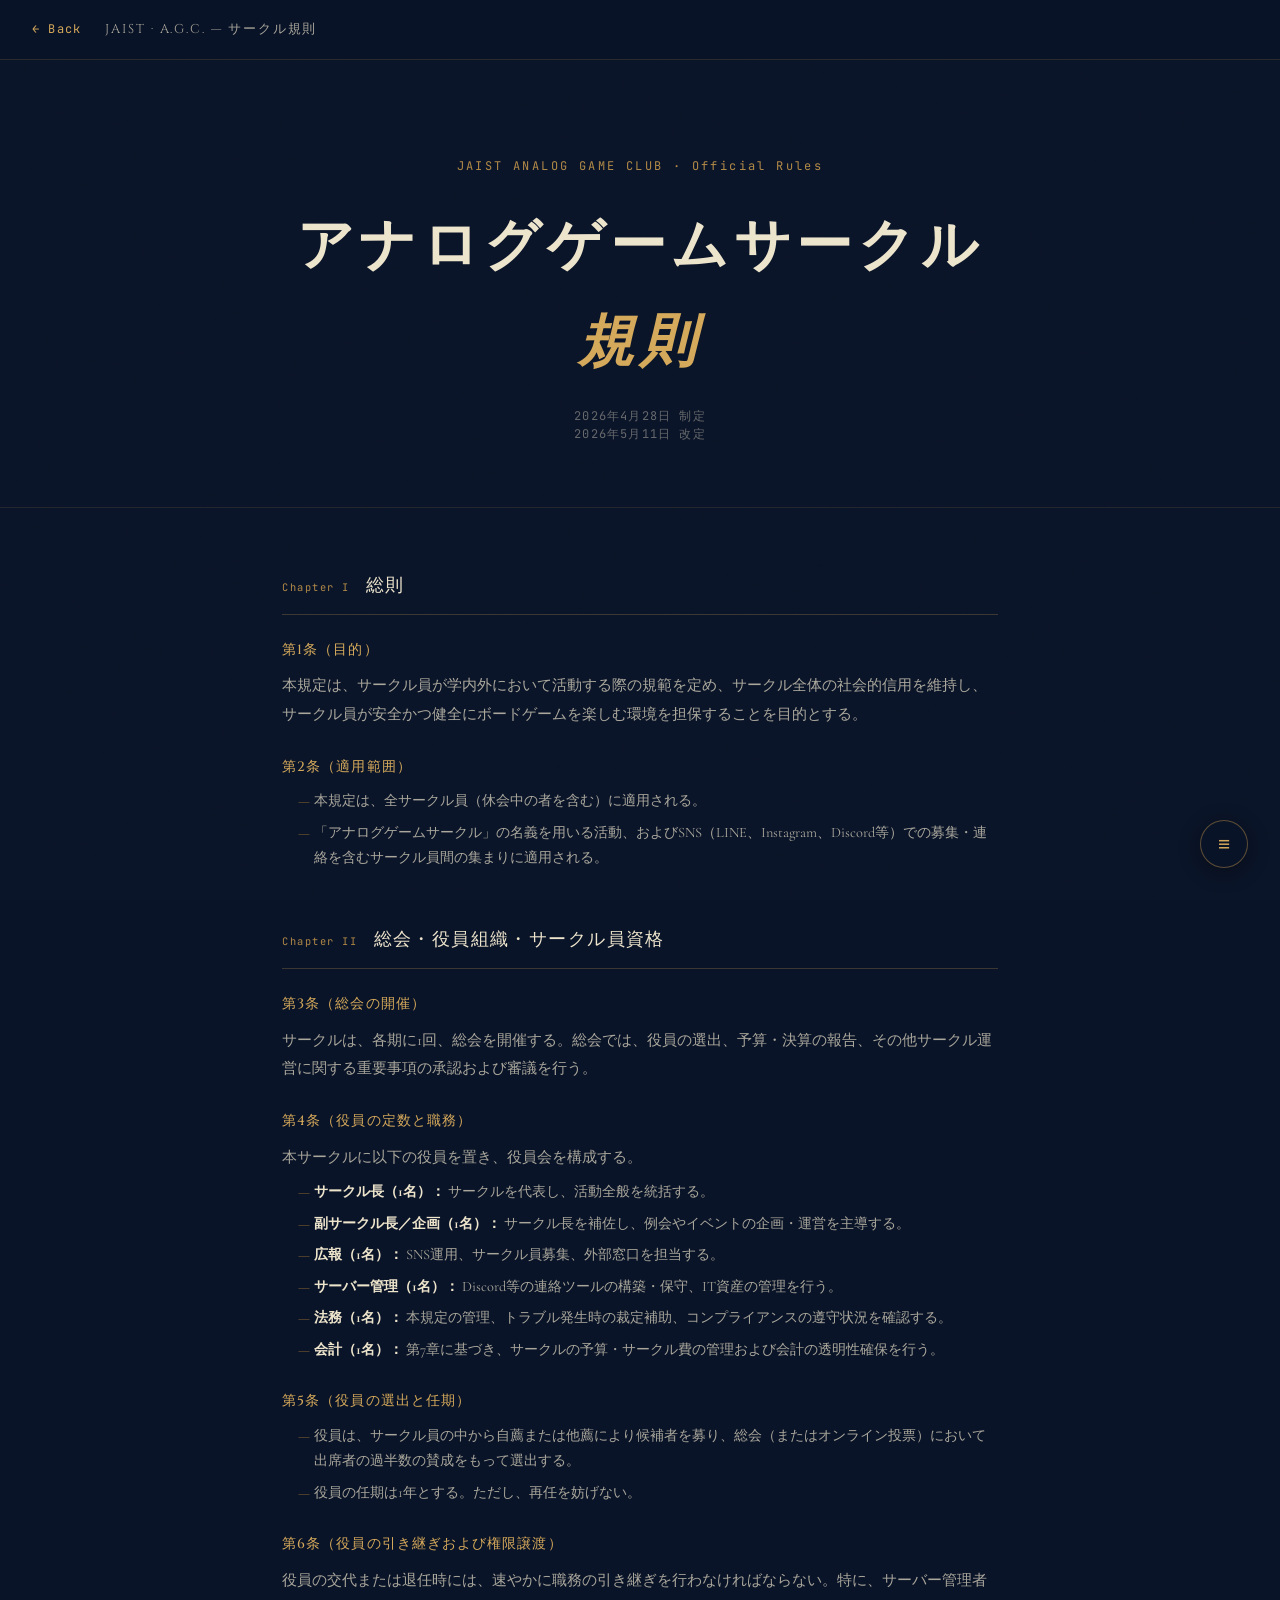
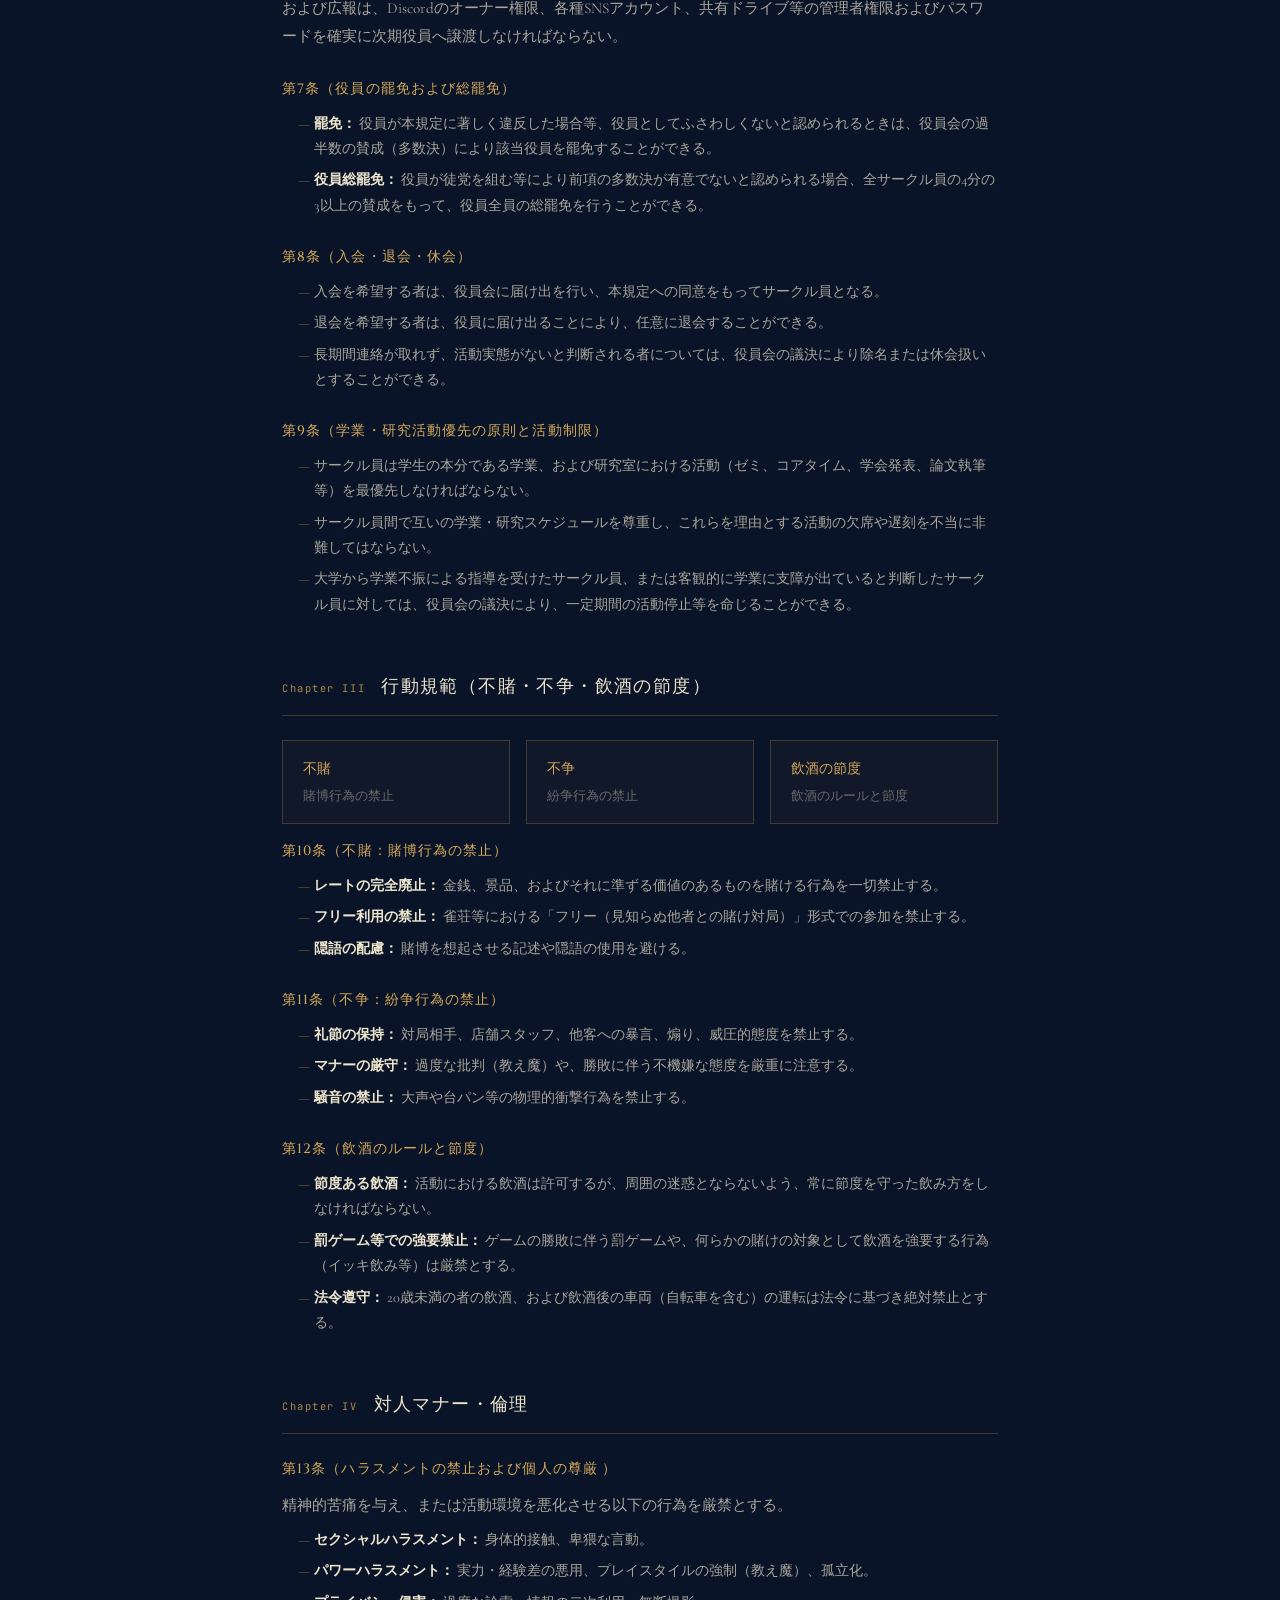
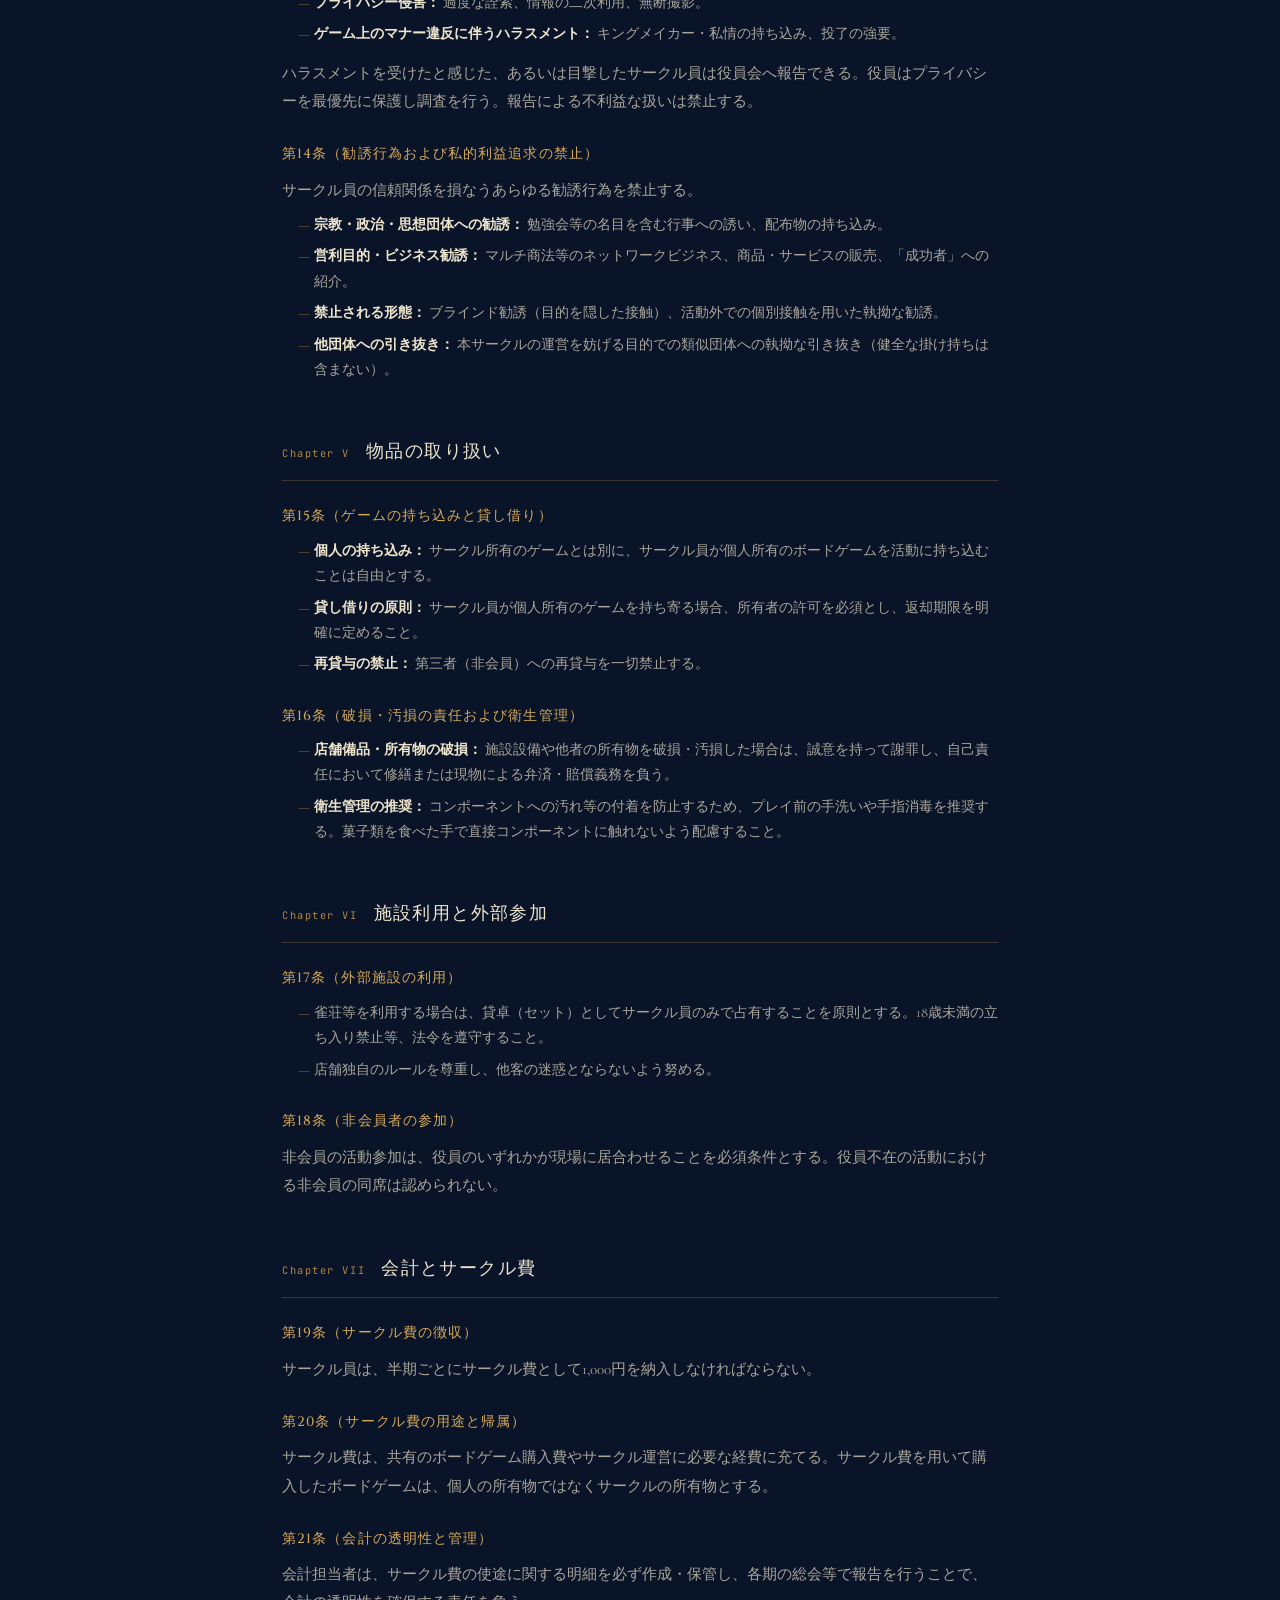
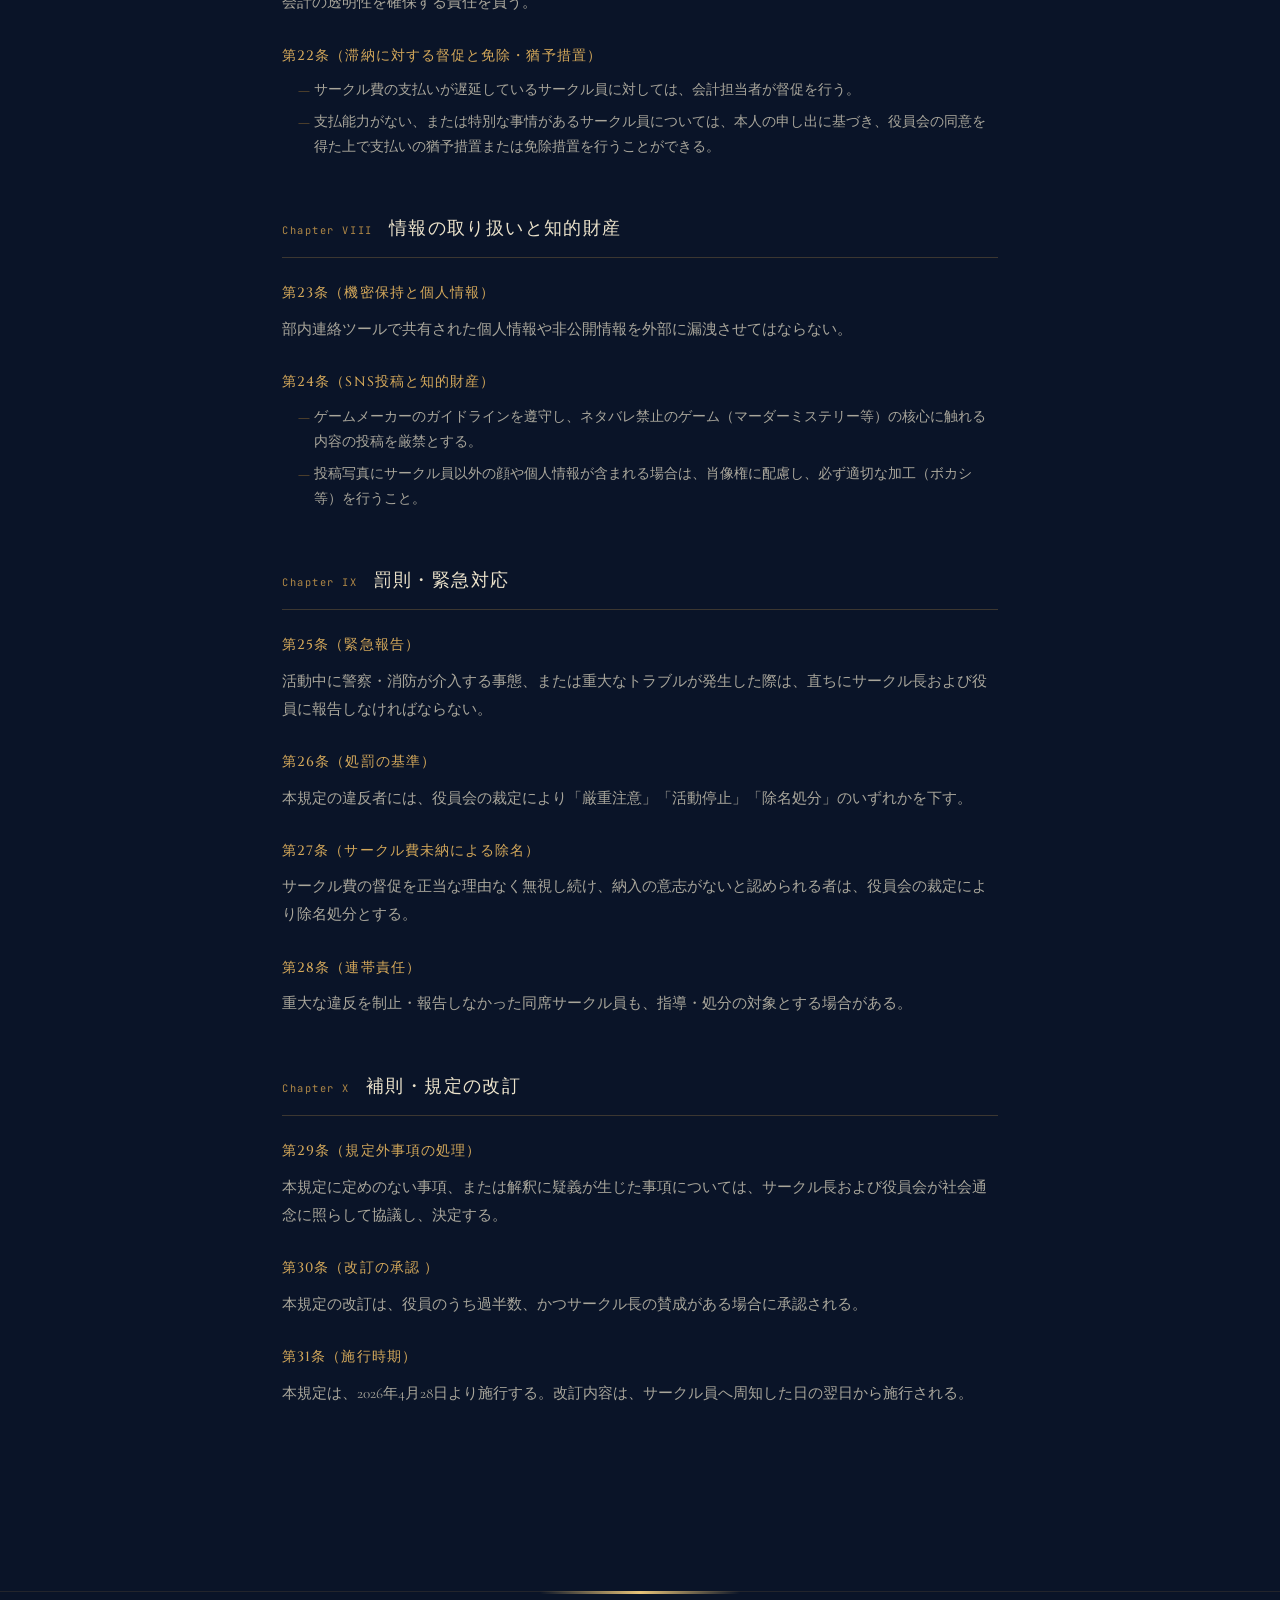
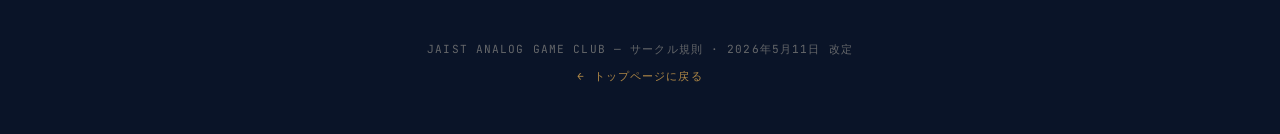
==== commit 406a731a: "Replace sidebar TOC with floating popup Remove the left-column table-of-contents and its styles; red" ====
--- a/rules.html
+++ b/rules.html
@@ -89,56 +89,15 @@
   }
 
   .rules-layout {
-    max-width: 900px;
+    max-width: 780px;
     margin: 0 auto;
     padding: 4rem 2rem 8rem;
-    display: grid;
-    grid-template-columns: 220px 1fr;
-    gap: 3rem;
-    align-items: start;
-  }
-
-  /* Table of contents */
-  .rules-toc {
-    position: sticky;
-    top: 80px;
-  }
-
-  .rules-toc-heading {
-    font-family: 'JetBrains Mono', monospace;
-    font-size: 0.65rem;
-    letter-spacing: 0.2em;
-    color: var(--bronze);
-    margin-bottom: 1rem;
-  }
-
-  .rules-toc ul {
-    list-style: none;
-    display: flex;
-    flex-direction: column;
-    gap: 0.4rem;
-  }
-
-  .rules-toc a {
-    font-family: 'Cormorant Garamond', serif;
-    font-size: 0.8rem;
-    white-space: nowrap;
-    color: var(--cream-dim);
-    text-decoration: none;
-    line-height: 1.4;
-    transition: color 0.2s;
-    display: block;
-    padding: 0.2rem 0 0.2rem 0.75rem;
-    border-left: 1px solid transparent;
-  }
-
-  .rules-toc a:hover {
-    color: var(--bronze-light);
-    border-left-color: var(--bronze);
-  }
-
-  /* Chapters */
-  .rules-body { min-width: 0; }
+  }
+
+  /* 本文 */
+  .rules-body {
+    min-width: 0;
+  }
 
   .rules-chapter {
     margin-bottom: 3.5rem;
@@ -258,15 +217,104 @@
     color: var(--cream-faint);
   }
 
+  /* === 浮かせる目次 === */
+  .toc-float {
+    position: fixed;
+    bottom: 2rem;
+    right: 2rem;
+    z-index: 200;
+    display: flex;
+    flex-direction: column;
+    align-items: flex-end;
+    gap: 0.75rem;
+  }
+
+  .toc-btn {
+    width: 48px;
+    height: 48px;
+    border-radius: 50%;
+    border: 1px solid rgba(176, 136, 70, 0.5);
+    background: rgba(10, 20, 40, 0.95);
+    color: var(--bronze-light);
+    font-size: 1.3rem;
+    cursor: pointer;
+    display: flex;
+    align-items: center;
+    justify-content: center;
+    backdrop-filter: blur(12px);
+    transition: background 0.2s, border-color 0.2s, transform 0.2s;
+    box-shadow: 0 4px 20px rgba(0,0,0,0.4);
+  }
+
+  .toc-btn:hover {
+    background: rgba(176, 136, 70, 0.15);
+    border-color: var(--bronze-light);
+    transform: scale(1.05);
+  }
+
+  .toc-btn.open {
+    background: rgba(176, 136, 70, 0.2);
+    border-color: var(--bronze-light);
+  }
+
+  .toc-popup {
+    background: rgba(10, 20, 40, 0.97);
+    border: 1px solid rgba(176, 136, 70, 0.25);
+    backdrop-filter: blur(16px);
+    padding: 1.25rem 1.5rem;
+    min-width: 220px;
+    box-shadow: 0 8px 32px rgba(0,0,0,0.5);
+    visibility: hidden;
+    opacity: 0;
+    transform: translateY(8px);
+    transition: opacity 0.2s ease, transform 0.2s ease, visibility 0.2s;
+    pointer-events: none;
+  }
+
+  .toc-popup.open {
+    visibility: visible;
+    opacity: 1;
+    transform: translateY(0);
+    pointer-events: auto;
+  }
+
+  .toc-popup-heading {
+    font-family: 'JetBrains Mono', monospace;
+    font-size: 0.6rem;
+    letter-spacing: 0.2em;
+    color: var(--bronze);
+    margin-bottom: 0.75rem;
+  }
+
+  .toc-popup ul {
+    list-style: none;
+    display: flex;
+    flex-direction: column;
+    gap: 0.1rem;
+  }
+
+  .toc-popup a {
+    font-family: 'Cormorant Garamond', serif;
+    font-size: 0.85rem;
+    color: var(--cream-dim);
+    text-decoration: none;
+    display: block;
+    padding: 0.3rem 0 0.3rem 0.6rem;
+    border-left: 1px solid transparent;
+    transition: color 0.2s, border-color 0.2s;
+    line-height: 1.4;
+  }
+
+  .toc-popup a:hover {
+    color: var(--bronze-light);
+    border-left-color: var(--bronze);
+  }
+
   @media (max-width: 768px) {
-    .rules-layout {
-      grid-template-columns: 1fr;
-      gap: 2rem;
-      padding: 2rem 1.25rem 5rem;
-    }
-    .rules-toc { position: static; }
+    .rules-layout { padding: 2rem 1.25rem 5rem; }
     .rules-hero { padding: 4rem 1.25rem 2.5rem; }
     .rules-nav { padding: 0 1.25rem; }
+    .toc-float { bottom: 1.25rem; right: 1.25rem; }
   }
 </style>
 </head>
@@ -287,22 +335,6 @@
 </div>
 
 <div class="rules-layout">
-
-  <nav class="rules-toc">
-    <div class="rules-toc-heading">CONTENTS</div>
-    <ul>
-      <li><a href="#ch1">第1章 総則</a></li>
-      <li><a href="#ch2">第2章 総会・役員組織・サークル員資格</a></li>
-      <li><a href="#ch3">第3章 行動規範</a></li>
-      <li><a href="#ch4">第4章 対人マナー・倫理</a></li>
-      <li><a href="#ch5">第5章 物品の取り扱い</a></li>
-      <li><a href="#ch6">第6章 施設利用と外部参加</a></li>
-      <li><a href="#ch7">第7章 会計とサークル費</a></li>
-      <li><a href="#ch8">第8章 情報の取り扱いと知的財産</a></li>
-      <li><a href="#ch9">第9章 罰則・緊急対応</a></li>
-      <li><a href="#ch10">第10章 補則・規定の改訂</a></li>
-    </ul>
-  </nav>
 
   <div class="rules-body">
 
@@ -615,10 +647,55 @@
   </div>
 </div>
 
+<!-- 浮かせる目次ボタン -->
+<div class="toc-float">
+  <div class="toc-popup" id="tocPopup">
+    <div class="toc-popup-heading">CONTENTS</div>
+    <ul>
+      <li><a href="#ch1">第1章 総則</a></li>
+      <li><a href="#ch2">第2章 総会・役員組織・サークル員資格</a></li>
+      <li><a href="#ch3">第3章 行動規範</a></li>
+      <li><a href="#ch4">第4章 対人マナー・倫理</a></li>
+      <li><a href="#ch5">第5章 物品の取り扱い</a></li>
+      <li><a href="#ch6">第6章 施設利用と外部参加</a></li>
+      <li><a href="#ch7">第7章 会計とサークル費</a></li>
+      <li><a href="#ch8">第8章 情報の取り扱いと知的財産</a></li>
+      <li><a href="#ch9">第9章 罰則・緊急対応</a></li>
+      <li><a href="#ch10">第10章 補則・規定の改訂</a></li>
+    </ul>
+  </div>
+  <button class="toc-btn" id="tocBtn" aria-label="目次">≡</button>
+</div>
+
 <footer class="rules-footer">
   <div>JAIST ANALOG GAME CLUB — サークル規則 · 2026年5月11日 改定</div>
   <div style="margin-top:0.5rem;"><a href="index.html" style="color:var(--bronze); text-decoration:none;">← トップページに戻る</a></div>
 </footer>
 
+<script>
+  const tocBtn = document.getElementById('tocBtn');
+  const tocPopup = document.getElementById('tocPopup');
+
+  tocBtn.addEventListener('click', () => {
+    const isOpen = tocPopup.classList.toggle('open');
+    tocBtn.classList.toggle('open', isOpen);
+  });
+
+  // リンクをクリックしたら閉じる
+  tocPopup.querySelectorAll('a').forEach(a => {
+    a.addEventListener('click', () => {
+      tocPopup.classList.remove('open');
+      tocBtn.classList.remove('open');
+    });
+  });
+
+  // 外側クリックで閉じる
+  document.addEventListener('click', (e) => {
+    if (!e.target.closest('.toc-float')) {
+      tocPopup.classList.remove('open');
+      tocBtn.classList.remove('open');
+    }
+  });
+</script>
 </body>
 </html>
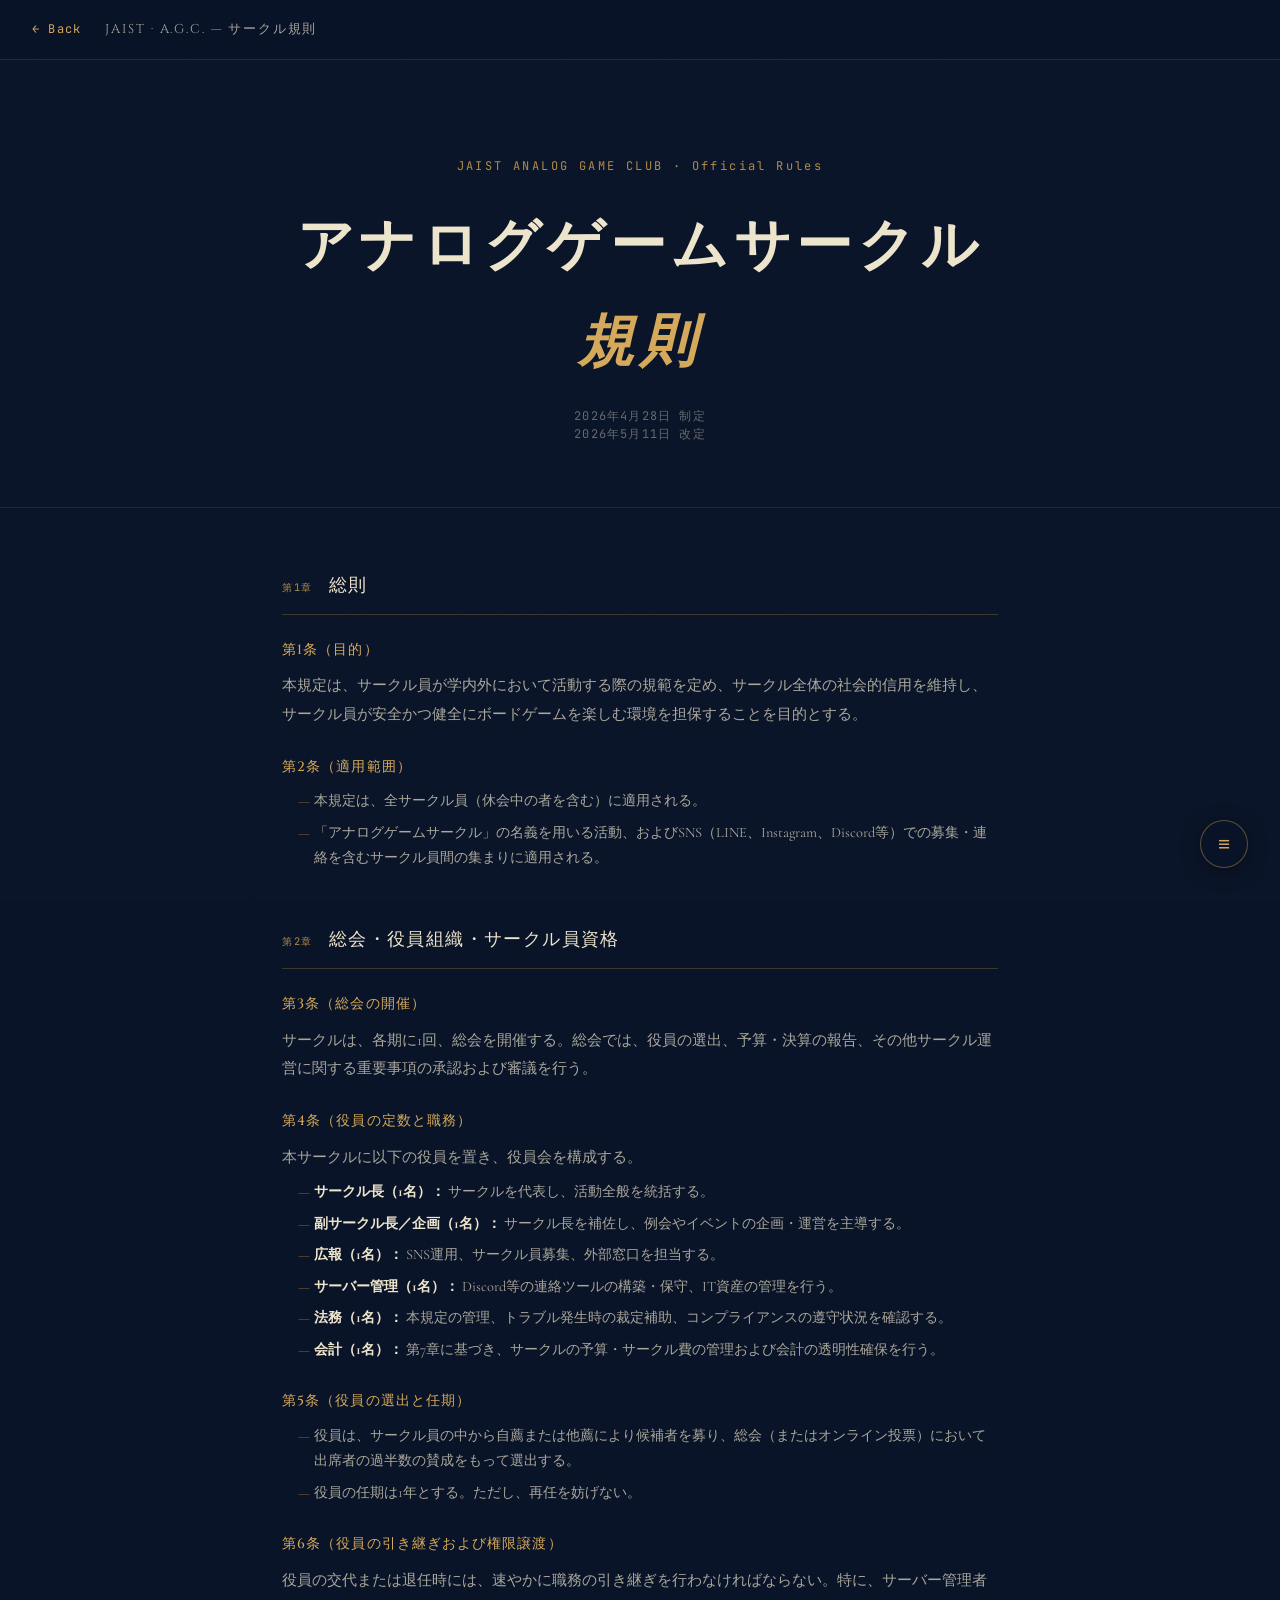
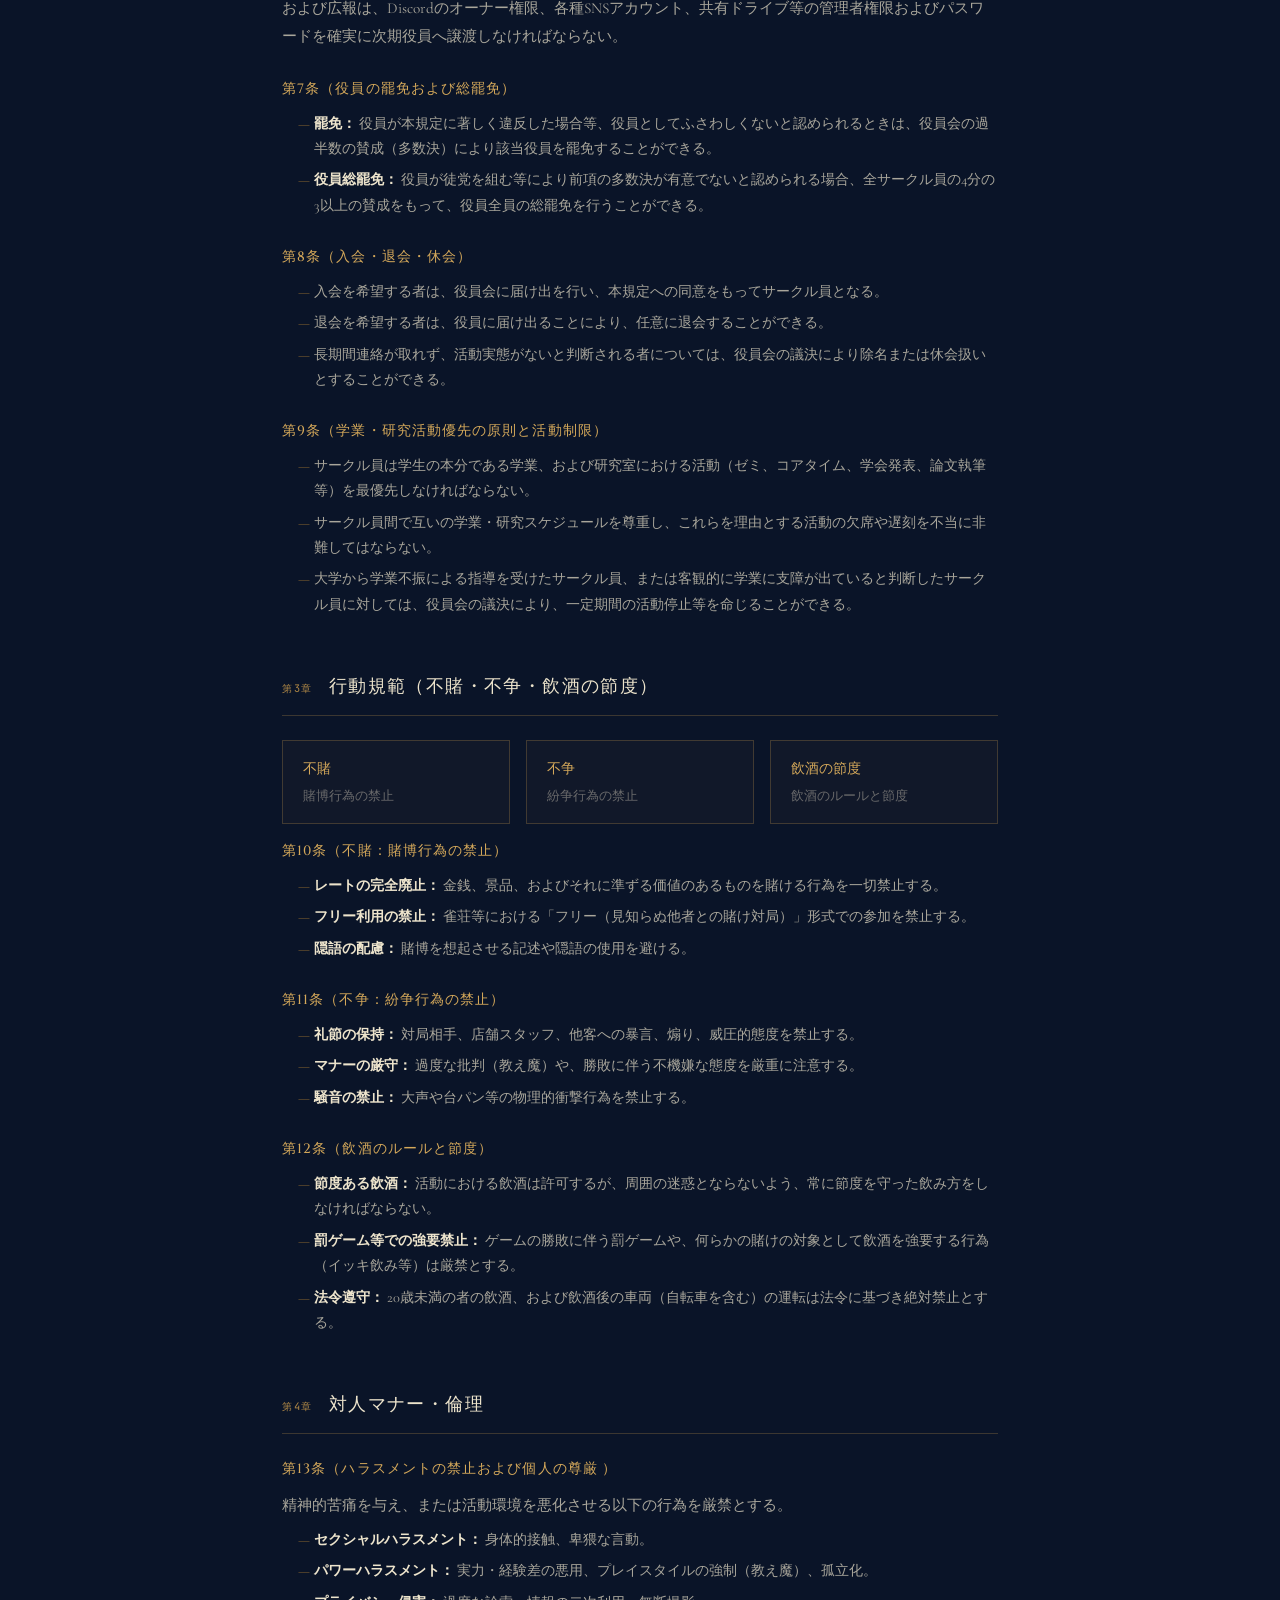
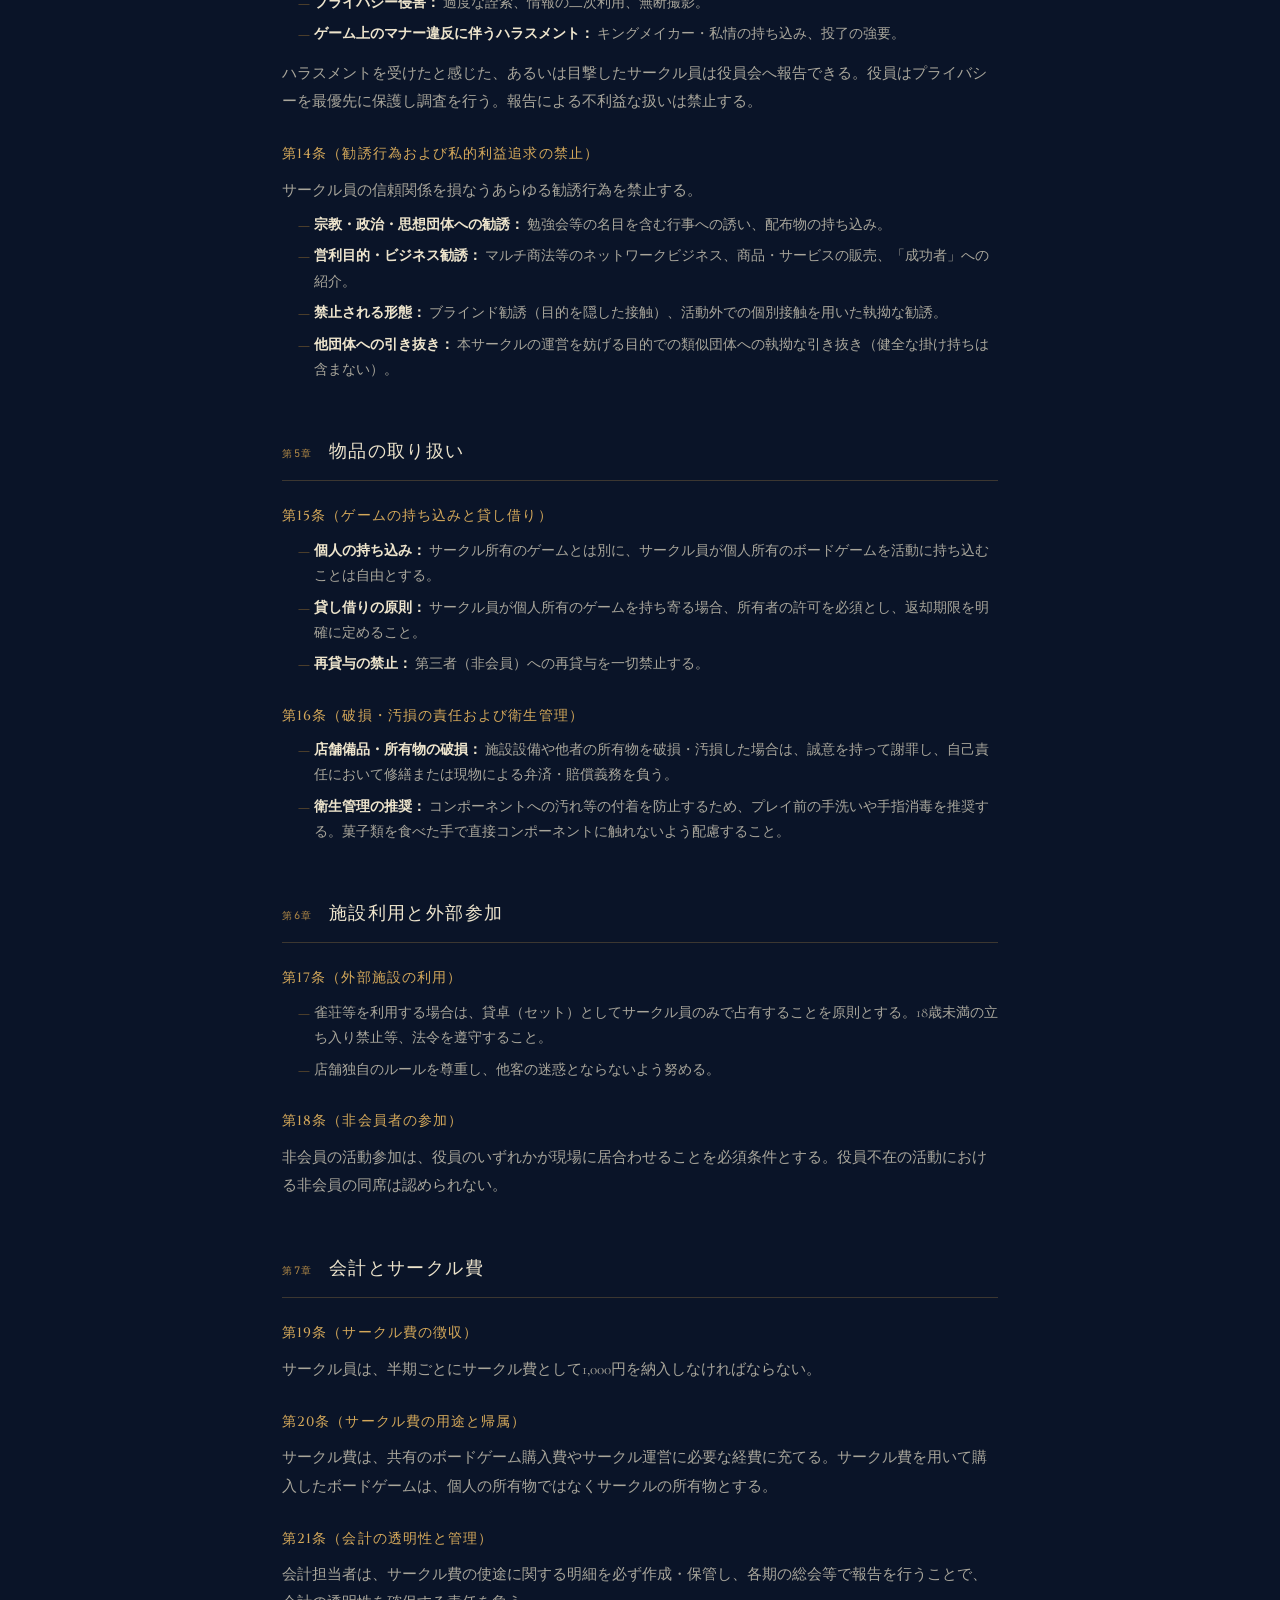
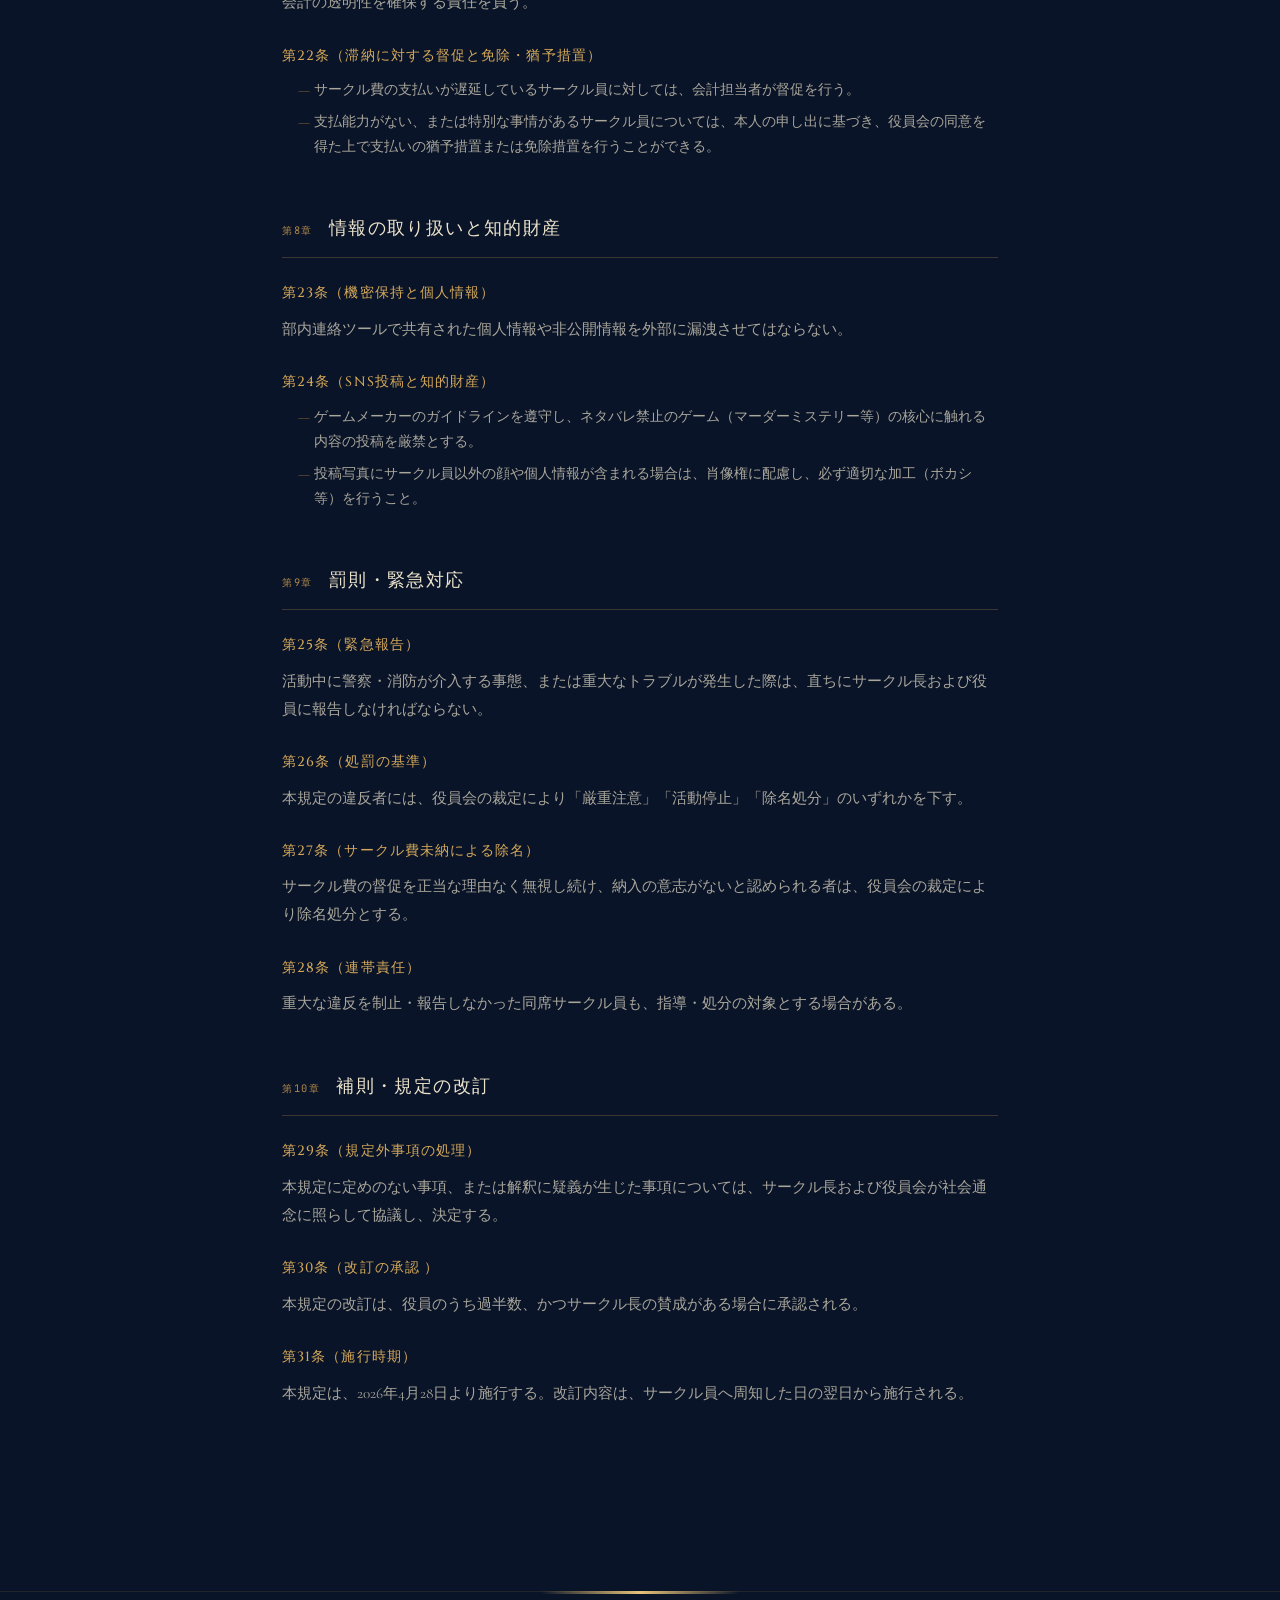
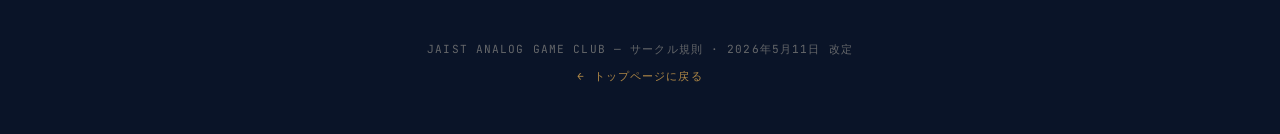
==== commit 48e78b13: "Use Japanese chapter numbers Update rules.html to replace English chapter labels ("Chapter I"–"Chapt" ====
--- a/rules.html
+++ b/rules.html
@@ -340,7 +340,7 @@
 
     <div class="rules-chapter" id="ch1">
       <div class="rules-chapter-header">
-        <span class="rules-chapter-num">Chapter I</span>
+        <span class="rules-chapter-num">第1章</span>
         <span class="rules-chapter-title">総則</span>
       </div>
 
@@ -360,7 +360,7 @@
 
     <div class="rules-chapter" id="ch2">
       <div class="rules-chapter-header">
-        <span class="rules-chapter-num">Chapter II</span>
+        <span class="rules-chapter-num">第2章</span>
         <span class="rules-chapter-title">総会・役員組織・サークル員資格</span>
       </div>
 
@@ -424,7 +424,7 @@
 
     <div class="rules-chapter" id="ch3">
       <div class="rules-chapter-header">
-        <span class="rules-chapter-num">Chapter III</span>
+        <span class="rules-chapter-num">第3章</span>
         <span class="rules-chapter-title">行動規範（不賭・不争・飲酒の節度）</span>
       </div>
 
@@ -473,7 +473,7 @@
 
     <div class="rules-chapter" id="ch4">
       <div class="rules-chapter-header">
-        <span class="rules-chapter-num">Chapter IV</span>
+        <span class="rules-chapter-num">第4章</span>
         <span class="rules-chapter-title">対人マナー・倫理</span>
       </div>
 
@@ -503,7 +503,7 @@
 
     <div class="rules-chapter" id="ch5">
       <div class="rules-chapter-header">
-        <span class="rules-chapter-num">Chapter V</span>
+        <span class="rules-chapter-num">第5章</span>
         <span class="rules-chapter-title">物品の取り扱い</span>
       </div>
 
@@ -527,7 +527,7 @@
 
     <div class="rules-chapter" id="ch6">
       <div class="rules-chapter-header">
-        <span class="rules-chapter-num">Chapter VI</span>
+        <span class="rules-chapter-num">第6章</span>
         <span class="rules-chapter-title">施設利用と外部参加</span>
       </div>
 
@@ -547,7 +547,7 @@
 
     <div class="rules-chapter" id="ch7">
       <div class="rules-chapter-header">
-        <span class="rules-chapter-num">Chapter VII</span>
+        <span class="rules-chapter-num">第7章</span>
         <span class="rules-chapter-title">会計とサークル費</span>
       </div>
 
@@ -577,7 +577,7 @@
 
     <div class="rules-chapter" id="ch8">
       <div class="rules-chapter-header">
-        <span class="rules-chapter-num">Chapter VIII</span>
+        <span class="rules-chapter-num">第8章</span>
         <span class="rules-chapter-title">情報の取り扱いと知的財産</span>
       </div>
 
@@ -597,7 +597,7 @@
 
     <div class="rules-chapter" id="ch9">
       <div class="rules-chapter-header">
-        <span class="rules-chapter-num">Chapter IX</span>
+        <span class="rules-chapter-num">第9章</span>
         <span class="rules-chapter-title">罰則・緊急対応</span>
       </div>
 
@@ -624,7 +624,7 @@
 
     <div class="rules-chapter" id="ch10">
       <div class="rules-chapter-header">
-        <span class="rules-chapter-num">Chapter X</span>
+        <span class="rules-chapter-num">第10章</span>
         <span class="rules-chapter-title">補則・規定の改訂</span>
       </div>
 
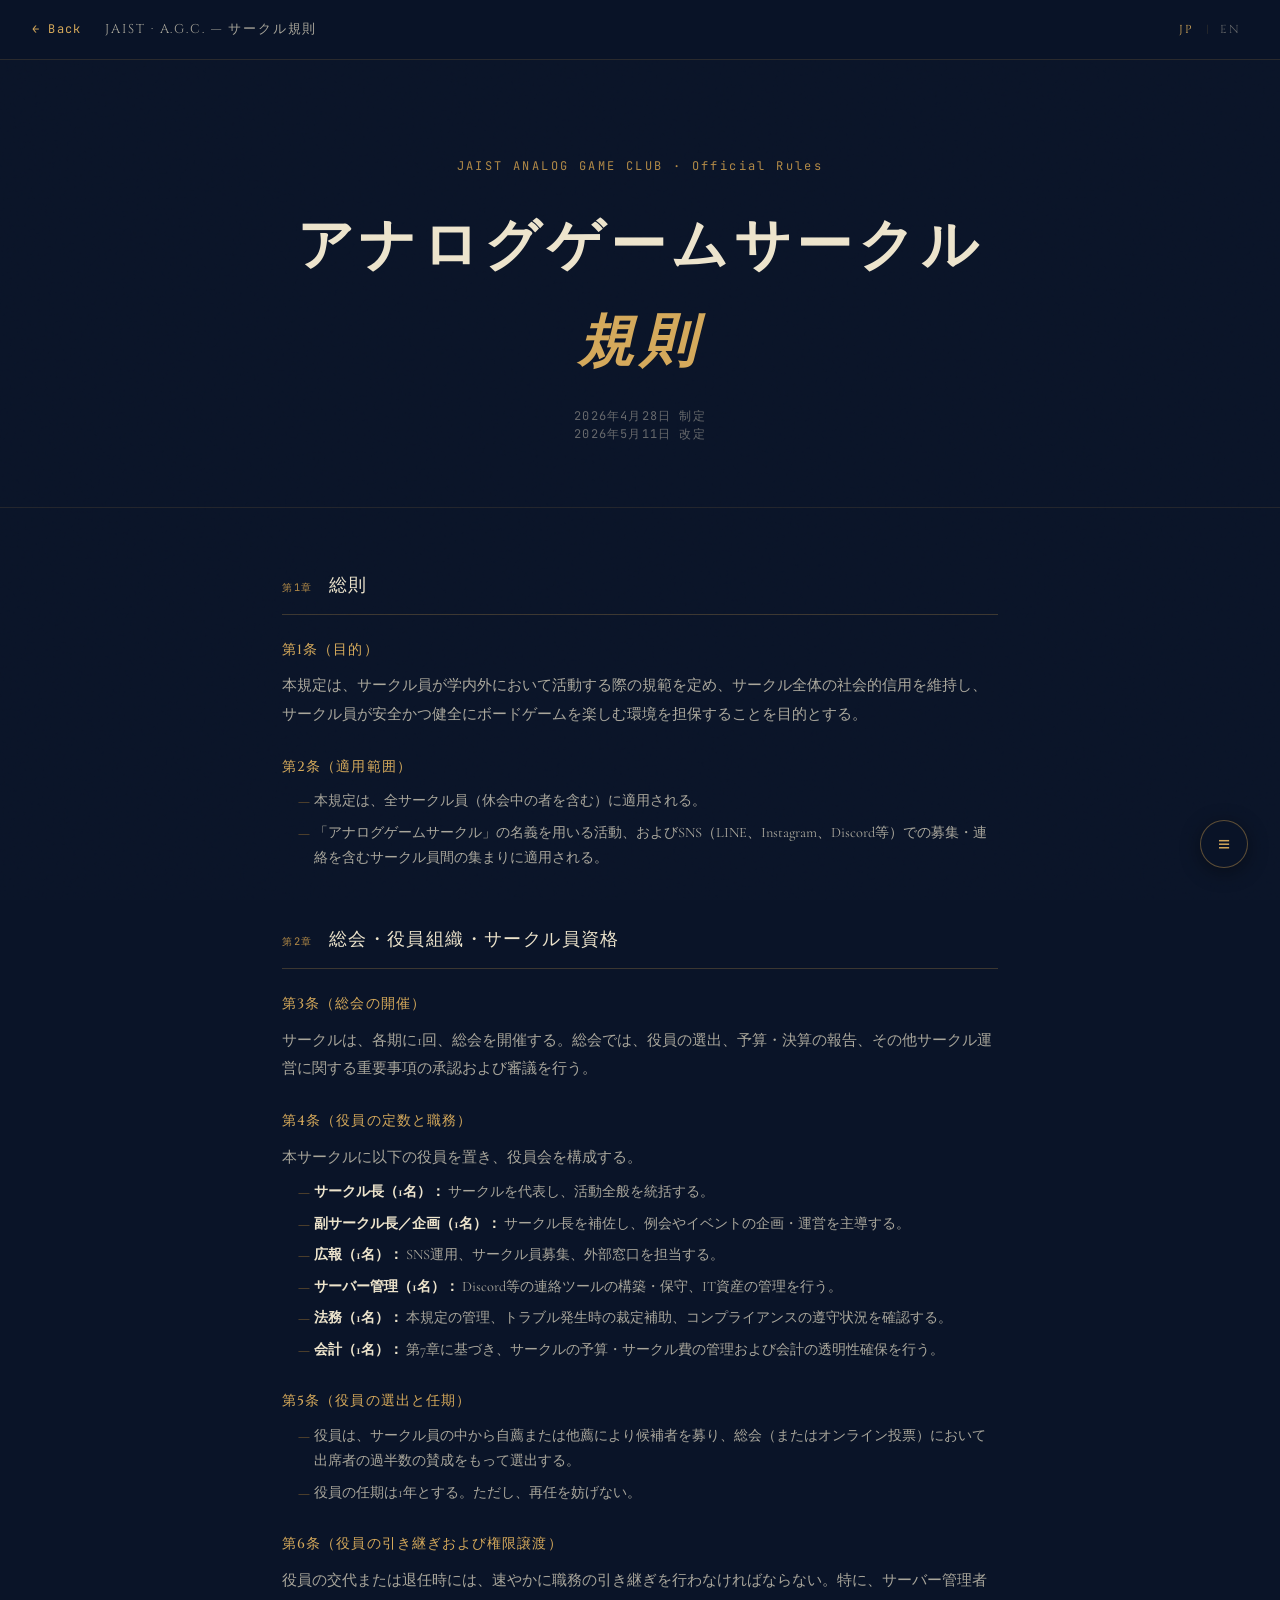
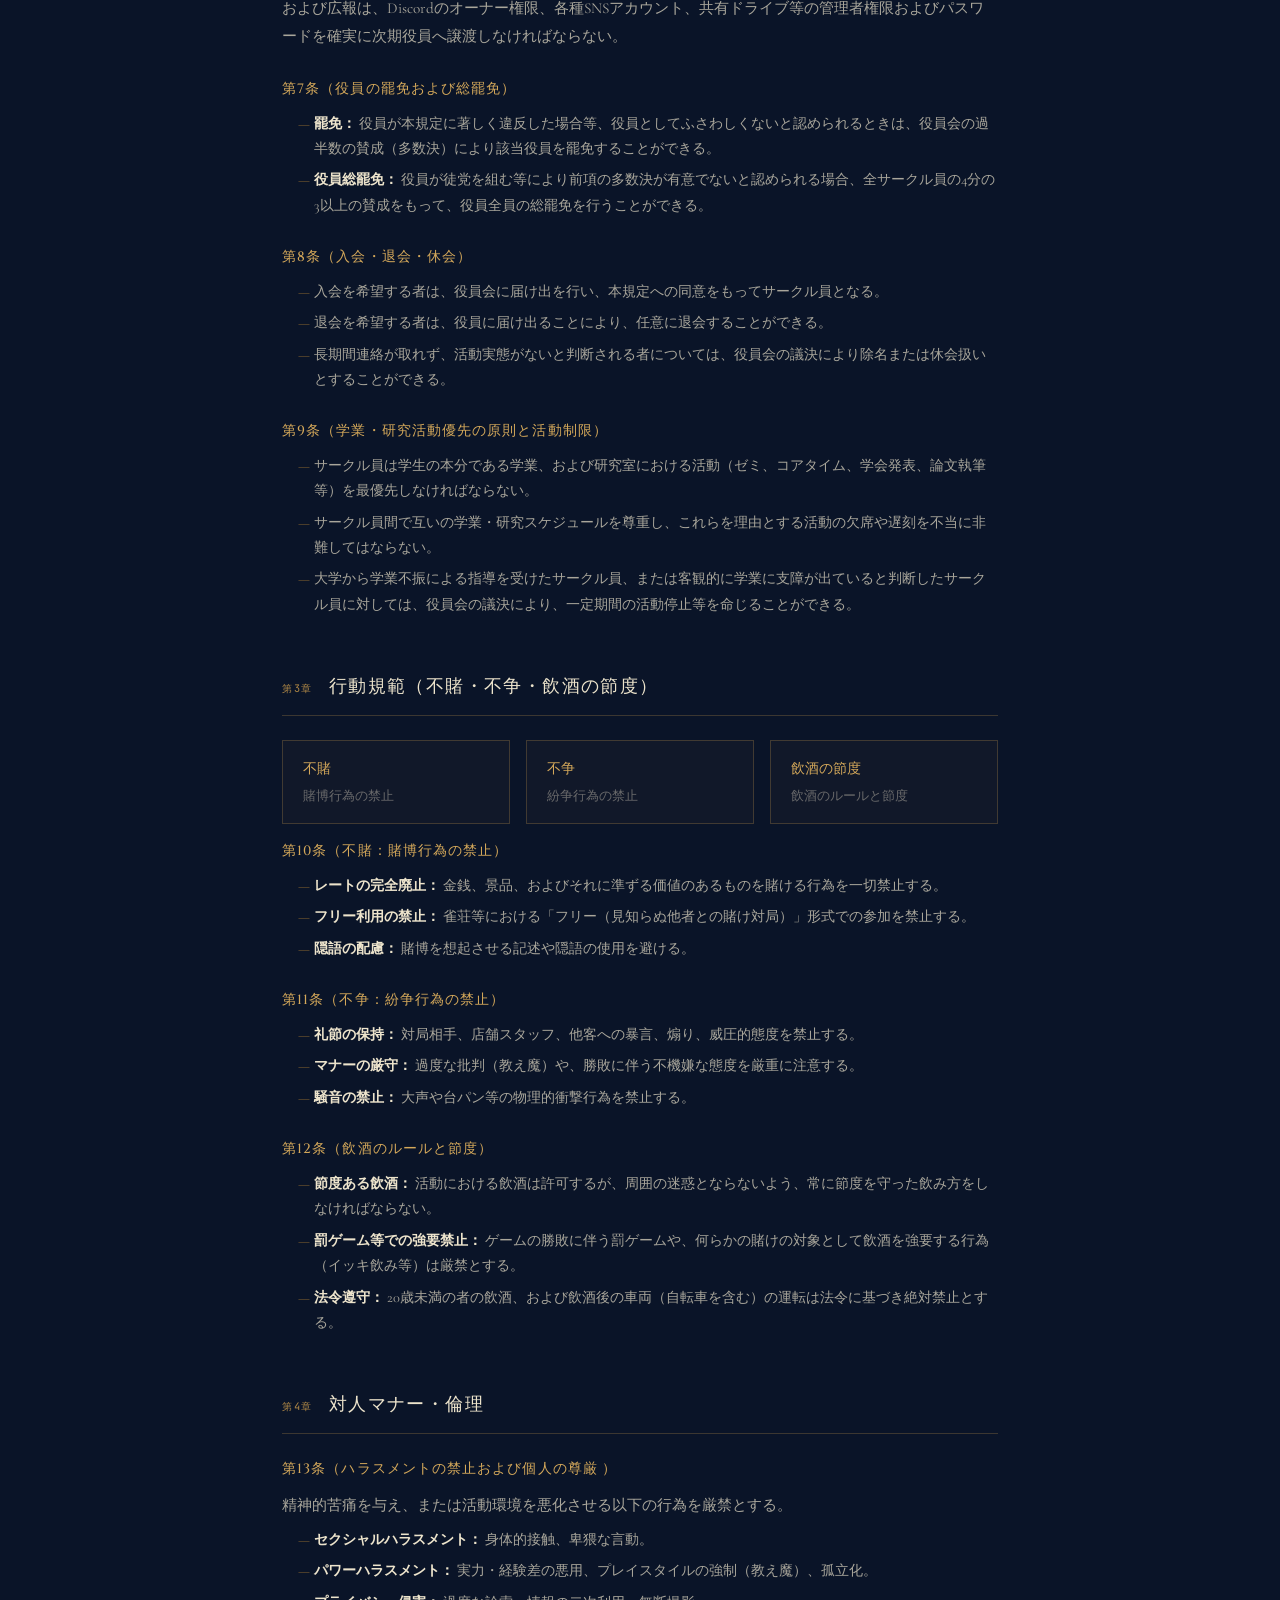
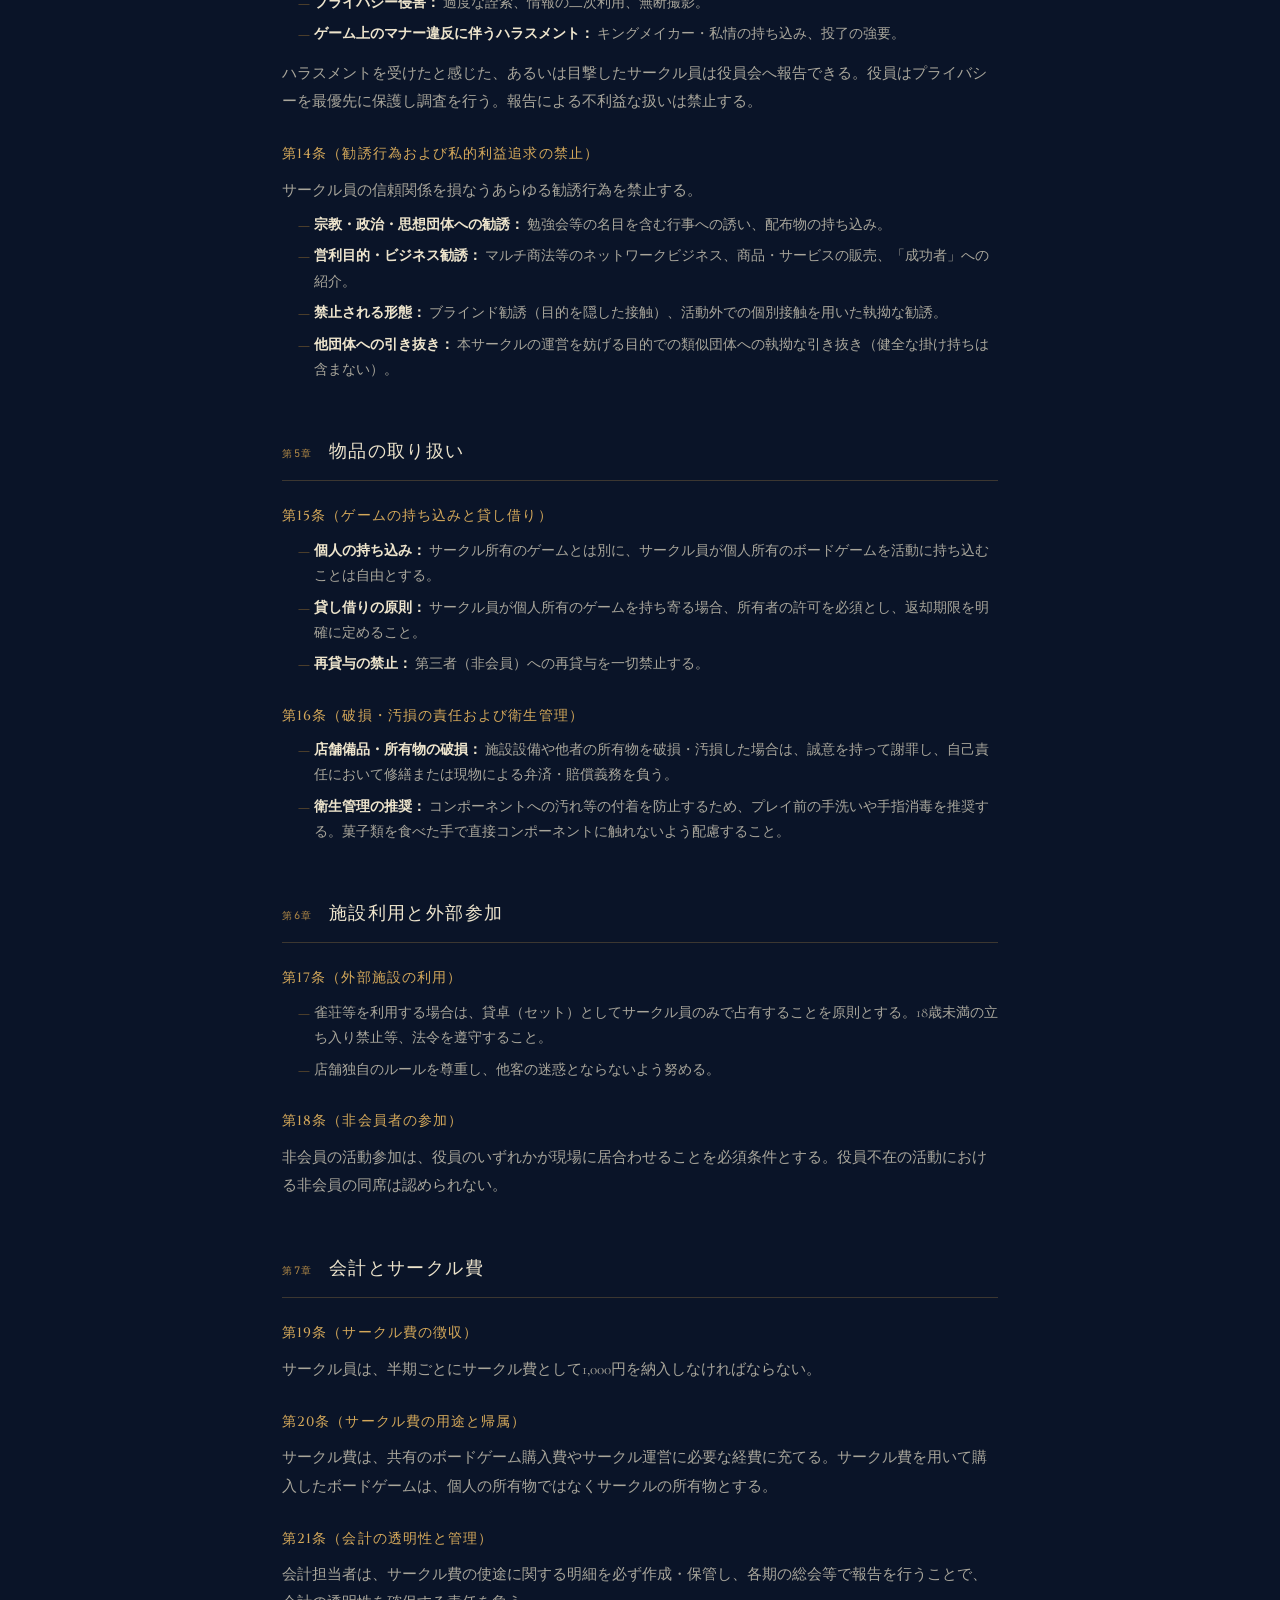
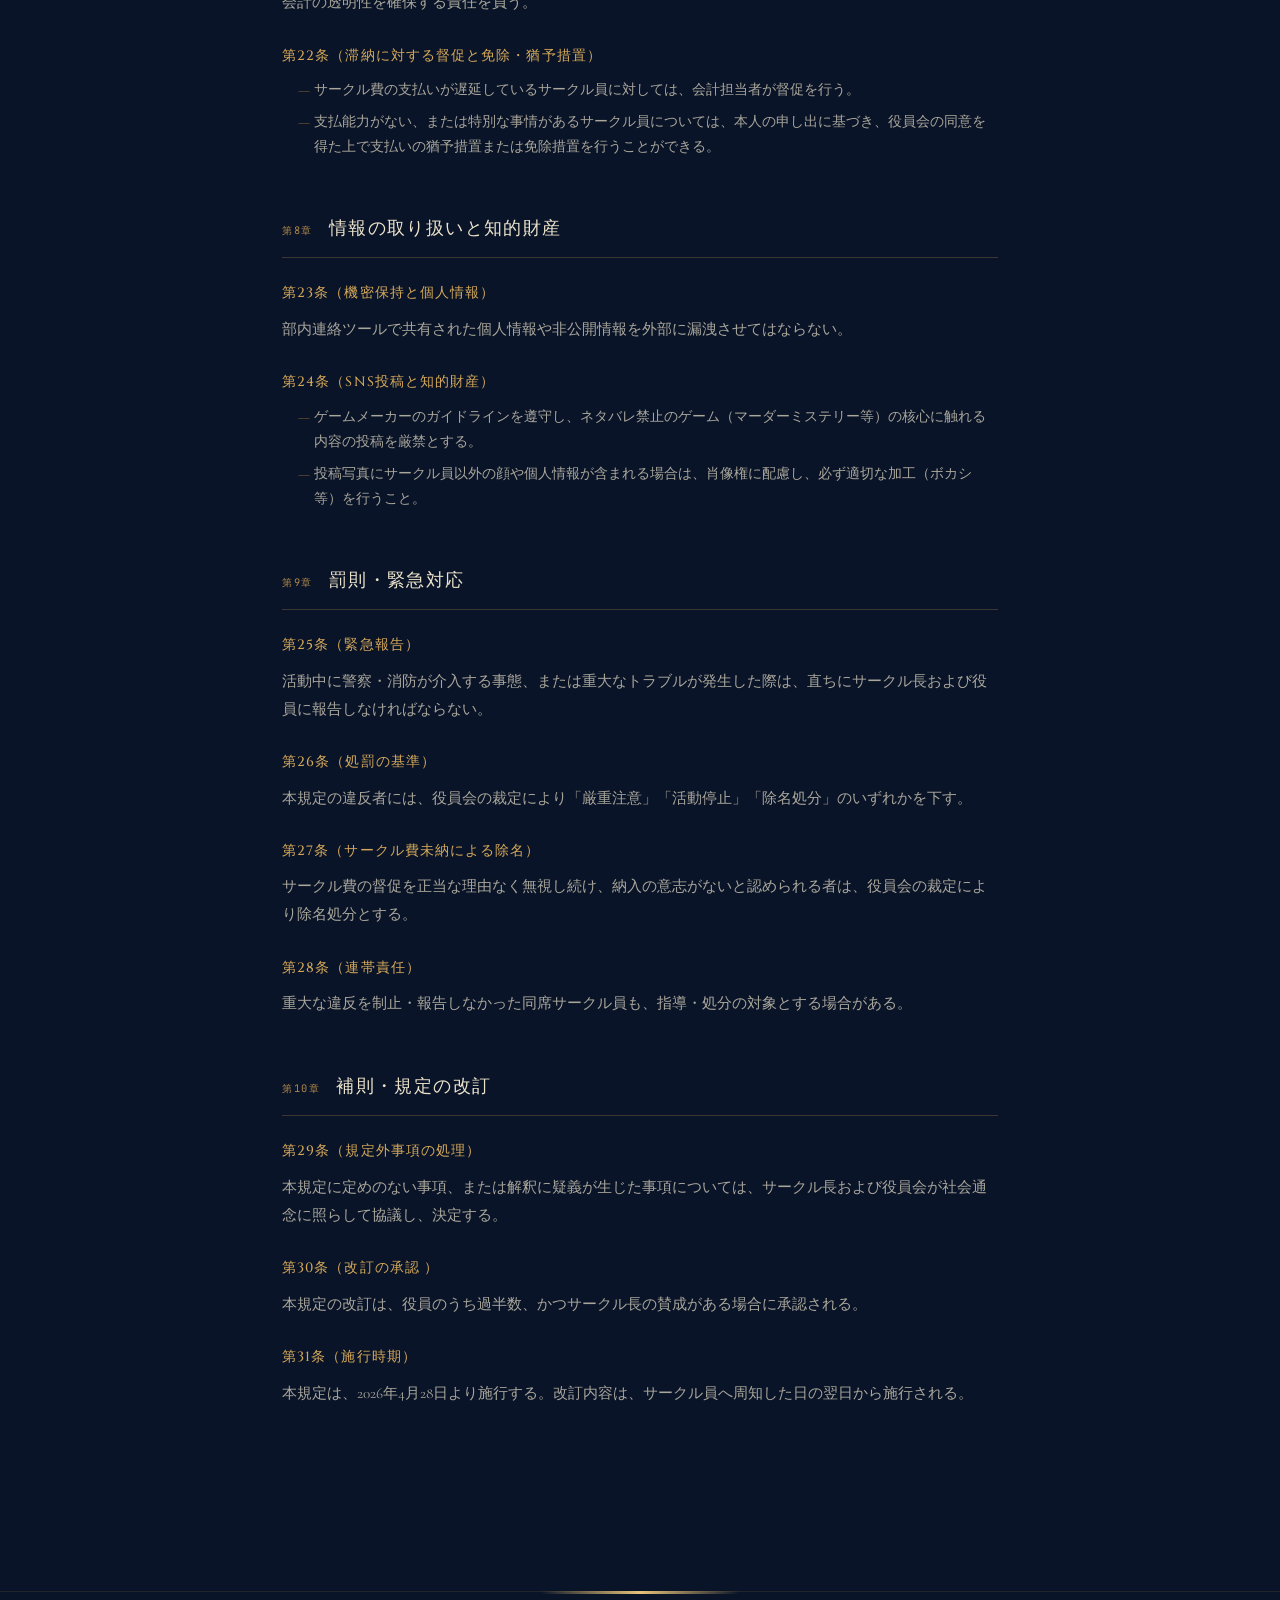
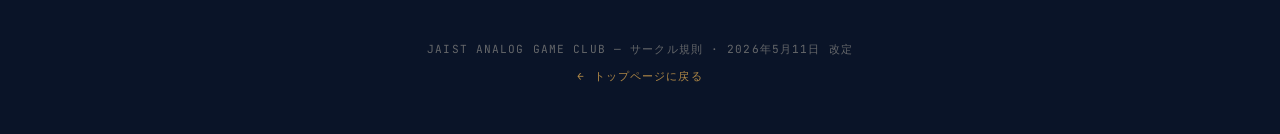
==== commit 38c06d2b: "Add English rules and language toggle Introduce a full English version of the club rules (body-en) a" ====
--- a/rules.html
+++ b/rules.html
@@ -322,13 +322,18 @@
 
 <nav class="rules-nav">
   <a href="index.html" class="rules-nav-back">← Back</a>
-  <span class="rules-nav-title">JAIST · A.G.C. — サークル規則</span>
+  <span class="rules-nav-title" id="rnav-title">JAIST · A.G.C. — サークル規則</span>
+  <div class="lang-toggle" style="margin-left:auto;">
+    <button class="lang-btn active" data-lang="jp">JP</button>
+    <span class="lang-sep">|</span>
+    <button class="lang-btn" data-lang="en">EN</button>
+  </div>
 </nav>
 
 <div class="rules-hero">
   <div class="rules-eyebrow">JAIST ANALOG GAME CLUB · Official Rules</div>
-  <h1 class="rules-title">アナログゲームサークル<br><em>規則</em></h1>
-  <div class="rules-meta">
+  <h1 class="rules-title" id="r-title">アナログゲームサークル<br><em>規則</em></h1>
+  <div class="rules-meta" id="r-meta">
     2026年4月28日 制定<br>
     2026年5月11日 改定
   </div>
@@ -336,7 +341,7 @@
 
 <div class="rules-layout">
 
-  <div class="rules-body">
+  <div class="rules-body" id="body-jp">
 
     <div class="rules-chapter" id="ch1">
       <div class="rules-chapter-header">
@@ -644,7 +649,286 @@
       </div>
     </div>
 
-  </div>
+  </div><!-- /body-jp -->
+
+  <div class="rules-body" id="body-en" style="display:none">
+
+    <div class="rules-chapter" id="en-ch1">
+      <div class="rules-chapter-header">
+        <span class="rules-chapter-num">Chapter 1</span>
+        <span class="rules-chapter-title">General Provisions</span>
+      </div>
+      <div class="rules-article">
+        <div class="rules-article-title">Article 1 (Purpose)</div>
+        <p>The purpose of this Constitution is to establish the standards of conduct for club members during activities both on and off campus, to maintain the social credibility of the entire club, and to ensure a safe and sound environment for members to enjoy board games.</p>
+      </div>
+      <div class="rules-article">
+        <div class="rules-article-title">Article 2 (Scope of Application)</div>
+        <ul>
+          <li>This Constitution shall apply to all club members, including those on a leave of absence.</li>
+          <li>It shall apply to any activities using the name of the "Analog Game Club" and any gatherings among club members, including those organized or communicated via SNS (e.g., LINE, Instagram, Discord).</li>
+        </ul>
+      </div>
+    </div>
+
+    <div class="rules-chapter" id="en-ch2">
+      <div class="rules-chapter-header">
+        <span class="rules-chapter-num">Chapter 2</span>
+        <span class="rules-chapter-title">General Meetings, Executive Organization, and Membership</span>
+      </div>
+      <div class="rules-article">
+        <div class="rules-article-title">Article 3 (General Meetings)</div>
+        <p>The club shall hold a general meeting once every semester. At the general meeting, the election of officers, reporting of budgets and financial statements, and the approval and deliberation of other important matters concerning club management shall be conducted.</p>
+      </div>
+      <div class="rules-article">
+        <div class="rules-article-title">Article 4 (Number of Officers and Duties)</div>
+        <p>The club shall have the following officers, who shall constitute the Executive Board:</p>
+        <ul>
+          <li><strong style="color:var(--cream)">President (1 person):</strong> Represents the club and oversees all activities.</li>
+          <li><strong style="color:var(--cream)">Vice President / Planning (1 person):</strong> Assists the President and leads the planning and management of regular meetings and events.</li>
+          <li><strong style="color:var(--cream)">Public Relations (1 person):</strong> Handles SNS operations, member recruitment, and acts as the external point of contact.</li>
+          <li><strong style="color:var(--cream)">Server Administrator (1 person):</strong> Constructs and maintains communication tools such as Discord, and manages IT assets.</li>
+          <li><strong style="color:var(--cream)">Legal Affairs (1 person):</strong> Manages this Constitution, assists in arbitration when trouble occurs, and oversees compliance.</li>
+          <li><strong style="color:var(--cream)">Accounting (1 person):</strong> Manages the club's budget and dues based on Chapter 7, and ensures accounting transparency.</li>
+        </ul>
+      </div>
+      <div class="rules-article">
+        <div class="rules-article-title">Article 5 (Election and Term of Officers)</div>
+        <ul>
+          <li>Candidates for officers shall be recruited from among the club members through self-nomination or peer nomination, and shall be elected by a majority vote of the attendees at the general meeting (or via online voting).</li>
+          <li>The term of office for officers shall be one year. However, this does not preclude reappointment.</li>
+        </ul>
+      </div>
+      <div class="rules-article">
+        <div class="rules-article-title">Article 6 (Handover of Duties and Transfer of Authority)</div>
+        <p>Upon the replacement or retirement of an officer, the handover of duties must be conducted promptly. In particular, the Server Administrator and Public Relations officers must securely transfer Discord owner privileges, various SNS accounts, shared drive administrator privileges, and passwords to the succeeding officers.</p>
+      </div>
+      <div class="rules-article">
+        <div class="rules-article-title">Article 7 (Dismissal and Mass Dismissal of Officers)</div>
+        <ul>
+          <li><strong style="color:var(--cream)">Dismissal:</strong> If an officer is deemed unfit for the position, such as in the case of a severe violation of this Constitution, the officer may be dismissed by a majority vote of the Executive Board.</li>
+          <li><strong style="color:var(--cream)">Mass Dismissal of Officers:</strong> If a majority vote under the preceding paragraph is deemed ineffective (e.g., officers forming a faction), a mass dismissal of all officers may be executed with the approval of three-quarters or more of all club members.</li>
+        </ul>
+      </div>
+      <div class="rules-article">
+        <div class="rules-article-title">Article 8 (Enrollment, Withdrawal, and Leave of Absence)</div>
+        <ul>
+          <li>Individuals wishing to join the club must notify the Executive Board and shall become members upon agreeing to this Constitution.</li>
+          <li>Members wishing to withdraw may do so voluntarily by notifying an officer.</li>
+          <li>Members who cannot be contacted for an extended period and are deemed to have no actual record of activity may be expelled or placed on a leave of absence by a resolution of the Executive Board.</li>
+        </ul>
+      </div>
+      <div class="rules-article">
+        <div class="rules-article-title">Article 9 (Principle of Prioritizing Academic/Research Activities and Activity Restrictions)</div>
+        <ul>
+          <li>Club members must prioritize their primary duties as students, including academics and laboratory activities (e.g., seminars, core time, conference presentations, thesis writing).</li>
+          <li>Club members must respect each other's academic and research schedules and shall not unfairly criticize absences or tardiness caused by these reasons.</li>
+          <li>The Executive Board may, by resolution, order a temporary suspension of activities for members who have received academic warnings from the university or who are objectively judged to be experiencing difficulties with their studies.</li>
+        </ul>
+      </div>
+    </div>
+
+    <div class="rules-chapter" id="en-ch3">
+      <div class="rules-chapter-header">
+        <span class="rules-chapter-num">Chapter 3</span>
+        <span class="rules-chapter-title">Code of Conduct (No Gambling, No Conflict, Moderation in Drinking)</span>
+      </div>
+      <div class="rules-principle">
+        <div class="rules-principle-item">
+          <div class="rules-principle-label">No Gambling</div>
+          <div class="rules-principle-desc">Prohibition of gambling</div>
+        </div>
+        <div class="rules-principle-item">
+          <div class="rules-principle-label">No Conflict</div>
+          <div class="rules-principle-desc">Prohibition of conflict</div>
+        </div>
+        <div class="rules-principle-item">
+          <div class="rules-principle-label">Moderation</div>
+          <div class="rules-principle-desc">Rules regarding alcohol</div>
+        </div>
+      </div>
+      <div class="rules-article">
+        <div class="rules-article-title">Article 10 (No Gambling: Prohibition of Gambling Acts)</div>
+        <ul>
+          <li><strong style="color:var(--cream)">Total Abolition of Rates:</strong> Any act of betting money, prizes, or items of equivalent value is strictly prohibited.</li>
+          <li><strong style="color:var(--cream)">Prohibition of "Free" Participation:</strong> Participation in "free" formats (betting matches with strangers) at mahjong parlors and similar venues is prohibited.</li>
+          <li><strong style="color:var(--cream)">Avoidance of Slang:</strong> The use of descriptions or slang that suggest gambling must be avoided.</li>
+        </ul>
+      </div>
+      <div class="rules-article">
+        <div class="rules-article-title">Article 11 (No Conflict: Prohibition of Conflict-Inducing Acts)</div>
+        <ul>
+          <li><strong style="color:var(--cream)">Maintaining Courtesy:</strong> Abusive language, provocation, or an intimidating attitude toward opponents, store staff, or other customers is prohibited.</li>
+          <li><strong style="color:var(--cream)">Strict Adherence to Manners:</strong> Excessive criticism (e.g., unsolicited advising / forcing playstyles) and displaying a bad temper over winning or losing are subject to strict warnings.</li>
+          <li><strong style="color:var(--cream)">Prohibition of Noise:</strong> Loud shouting and physical impact actions, such as hitting the table, are prohibited.</li>
+        </ul>
+      </div>
+      <div class="rules-article">
+        <div class="rules-article-title">Article 12 (Rules and Moderation regarding Alcohol)</div>
+        <ul>
+          <li><strong style="color:var(--cream)">Moderate Drinking:</strong> Drinking alcohol during activities is permitted, but members must always drink in moderation so as not to cause a nuisance to others.</li>
+          <li><strong style="color:var(--cream)">Prohibition of Coercion in Penalty Games:</strong> Coercing individuals to drink alcohol as a penalty game based on game results or as an object of any kind of bet (e.g., chugging/binge drinking) is strictly prohibited.</li>
+          <li><strong style="color:var(--cream)">Legal Compliance:</strong> In accordance with the law, drinking by persons under 20 years of age, and operating vehicles (including bicycles) after drinking, are absolutely prohibited.</li>
+        </ul>
+      </div>
+    </div>
+
+    <div class="rules-chapter" id="en-ch4">
+      <div class="rules-chapter-header">
+        <span class="rules-chapter-num">Chapter 4</span>
+        <span class="rules-chapter-title">Interpersonal Manners and Ethics</span>
+      </div>
+      <div class="rules-article">
+        <div class="rules-article-title">Article 13 (Prohibition of Harassment and Respect for Individual Dignity)</div>
+        <p>The following acts that cause mental distress or deteriorate the activity environment are strictly prohibited:</p>
+        <ul>
+          <li><strong style="color:var(--cream)">Sexual Harassment:</strong> Physical contact, obscene remarks or behavior.</li>
+          <li><strong style="color:var(--cream)">Power Harassment:</strong> Abuse of differences in skill or experience, forcing playstyles, or isolating members.</li>
+          <li><strong style="color:var(--cream)">Invasion of Privacy:</strong> Excessive snooping, secondary use of personal information, or unauthorized photography.</li>
+          <li><strong style="color:var(--cream)">Harassment Associated with Poor Gaming Manners:</strong> Kingmaking, bringing personal grudges into the game, or forcing a player to concede.</li>
+        </ul>
+        <p style="margin-top:0.75rem;">Any club member who feels they have been harassed or has witnessed harassment may report it to the Executive Board. The officers shall conduct an investigation while prioritizing the protection of privacy. Disadvantageous treatment of a member for making a report is prohibited.</p>
+      </div>
+      <div class="rules-article">
+        <div class="rules-article-title">Article 14 (Prohibition of Solicitation and Pursuit of Private Interests)</div>
+        <p>Any solicitation acts that undermine the relationship of trust among club members are prohibited.</p>
+        <ul>
+          <li><strong style="color:var(--cream)">Solicitation for Religious, Political, or Ideological Groups:</strong> Inviting members to events under the guise of study groups, or bringing in distributed materials.</li>
+          <li><strong style="color:var(--cream)">Commercial/Business Solicitation:</strong> Network businesses such as multi-level marketing, sales of products/services, or introducing members to "successful people."</li>
+          <li><strong style="color:var(--cream)">Prohibited Forms:</strong> Blind solicitation (contacting someone while hiding the true purpose) or persistent solicitation using private contact outside of activities.</li>
+          <li><strong style="color:var(--cream)">Poaching for Other Organizations:</strong> Persistent poaching of members to similar organizations with the intent of interfering with the operation of this club (healthy dual-membership is not included in this restriction).</li>
+        </ul>
+      </div>
+    </div>
+
+    <div class="rules-chapter" id="en-ch5">
+      <div class="rules-chapter-header">
+        <span class="rules-chapter-num">Chapter 5</span>
+        <span class="rules-chapter-title">Handling of Goods and Equipment</span>
+      </div>
+      <div class="rules-article">
+        <div class="rules-article-title">Article 15 (Bringing and Lending/Borrowing Games)</div>
+        <ul>
+          <li><strong style="color:var(--cream)">Bringing Personal Items:</strong> Club members are free to bring their personally owned board games to activities, separate from club-owned games.</li>
+          <li><strong style="color:var(--cream)">Principle of Lending and Borrowing:</strong> When members bring personally owned games, the owner's permission is strictly required for use, and a clear deadline for return must be set.</li>
+          <li><strong style="color:var(--cream)">Prohibition of Sub-lending:</strong> Sub-lending games to a third party (non-member) is strictly prohibited.</li>
+        </ul>
+      </div>
+      <div class="rules-article">
+        <div class="rules-article-title">Article 16 (Responsibility for Damage/Defacement and Hygiene Management)</div>
+        <ul>
+          <li><strong style="color:var(--cream)">Damage to Store Equipment/Personal Property:</strong> If a member damages or defaces facility equipment or another person's property, they must sincerely apologize and shall be liable for repairing the item or compensating for it with their own responsibility.</li>
+          <li><strong style="color:var(--cream)">Recommendation for Hygiene Management:</strong> To prevent game components from getting dirty, members are recommended to wash or disinfect their hands before playing. Members should ensure they do not touch components directly with hands that have just handled snacks or greasy food.</li>
+        </ul>
+      </div>
+    </div>
+
+    <div class="rules-chapter" id="en-ch6">
+      <div class="rules-chapter-header">
+        <span class="rules-chapter-num">Chapter 6</span>
+        <span class="rules-chapter-title">Use of Facilities and External Participation</span>
+      </div>
+      <div class="rules-article">
+        <div class="rules-article-title">Article 17 (Use of External Facilities)</div>
+        <ul>
+          <li>When using mahjong parlors or similar venues, the principle is to reserve private tables (sets) exclusively for club members. All laws must be observed, such as prohibiting entry to persons under 18.</li>
+          <li>Members must respect the unique rules of the venue and strive not to cause a nuisance to other customers.</li>
+        </ul>
+      </div>
+      <div class="rules-article">
+        <div class="rules-article-title">Article 18 (Participation of Non-Members)</div>
+        <p>The participation of non-members in activities strictly requires that at least one officer be present on-site. The attendance of non-members at activities where no officers are present is not permitted.</p>
+      </div>
+    </div>
+
+    <div class="rules-chapter" id="en-ch7">
+      <div class="rules-chapter-header">
+        <span class="rules-chapter-num">Chapter 7</span>
+        <span class="rules-chapter-title">Accounting and Club Dues</span>
+      </div>
+      <div class="rules-article">
+        <div class="rules-article-title">Article 19 (Collection of Club Dues)</div>
+        <p>Club members must pay 1,000 yen as club dues every semester.</p>
+      </div>
+      <div class="rules-article">
+        <div class="rules-article-title">Article 20 (Use and Ownership of Club Dues)</div>
+        <p>Club dues shall be used to purchase shared board games and cover expenses necessary for club management. Board games purchased using club dues are the property of the club, not of any individual.</p>
+      </div>
+      <div class="rules-article">
+        <div class="rules-article-title">Article 21 (Transparency and Management of Accounting)</div>
+        <p>The Accounting officer is responsible for ensuring accounting transparency by strictly creating and storing detailed records of how club dues are spent, and by reporting this at the general meetings each semester.</p>
+      </div>
+      <div class="rules-article">
+        <div class="rules-article-title">Article 22 (Reminders for Arrears and Exemption/Grace Measures)</div>
+        <ul>
+          <li>The Accounting officer shall issue reminders to members whose payment of club dues is delayed.</li>
+          <li>For members who lack the ability to pay or have special circumstances, a grace period or exemption measure may be granted based on the member's request, subject to the approval of the Executive Board.</li>
+        </ul>
+      </div>
+    </div>
+
+    <div class="rules-chapter" id="en-ch8">
+      <div class="rules-chapter-header">
+        <span class="rules-chapter-num">Chapter 8</span>
+        <span class="rules-chapter-title">Handling of Information and Intellectual Property</span>
+      </div>
+      <div class="rules-article">
+        <div class="rules-article-title">Article 23 (Confidentiality and Personal Information)</div>
+        <p>Personal information or non-public information shared within the club's internal communication tools must not be leaked to the outside.</p>
+      </div>
+      <div class="rules-article">
+        <div class="rules-article-title">Article 24 (SNS Posting and Intellectual Property)</div>
+        <ul>
+          <li>Members must comply with game manufacturers' guidelines, and posting content that touches upon the core of spoiler-sensitive games (such as Murder Mystery games) is strictly prohibited.</li>
+          <li>If posted photos include the faces or personal information of non-members, privacy rights must be respected, and appropriate processing (such as blurring or pixelation) must be applied.</li>
+        </ul>
+      </div>
+    </div>
+
+    <div class="rules-chapter" id="en-ch9">
+      <div class="rules-chapter-header">
+        <span class="rules-chapter-num">Chapter 9</span>
+        <span class="rules-chapter-title">Penalties and Emergency Response</span>
+      </div>
+      <div class="rules-article">
+        <div class="rules-article-title">Article 25 (Emergency Reporting)</div>
+        <p>In the event of a situation requiring police or fire department intervention, or if a serious problem occurs during activities, it must be immediately reported to the President and the officers.</p>
+      </div>
+      <div class="rules-article">
+        <div class="rules-article-title">Article 26 (Criteria for Punishment)</div>
+        <p>Violators of this Constitution shall be subject to a "strict warning," "suspension of activities," or "expulsion," as decided by the Executive Board.</p>
+      </div>
+      <div class="rules-article">
+        <div class="rules-article-title">Article 27 (Expulsion due to Unpaid Club Dues)</div>
+        <p>A person who continuously ignores reminders for club dues without a justifiable reason and is deemed to have no intention to pay shall be subject to expulsion by the decision of the Executive Board.</p>
+      </div>
+      <div class="rules-article">
+        <div class="rules-article-title">Article 28 (Joint Responsibility)</div>
+        <p>Members present who fail to stop or report a serious violation may also be subject to guidance or punishment.</p>
+      </div>
+    </div>
+
+    <div class="rules-chapter" id="en-ch10">
+      <div class="rules-chapter-header">
+        <span class="rules-chapter-num">Chapter 10</span>
+        <span class="rules-chapter-title">Supplementary Provisions and Revision of Regulations</span>
+      </div>
+      <div class="rules-article">
+        <div class="rules-article-title">Article 29 (Handling of Unstipulated Matters)</div>
+        <p>Matters not stipulated in this Constitution, or matters where doubts arise in interpretation, shall be discussed and decided by the President and the Executive Board in light of socially accepted norms.</p>
+      </div>
+      <div class="rules-article">
+        <div class="rules-article-title">Article 30 (Approval of Revisions)</div>
+        <p>Revisions to this Constitution shall be approved by a majority of the officers and the consent of the President.</p>
+      </div>
+      <div class="rules-article">
+        <div class="rules-article-title">Article 31 (Date of Enforcement)</div>
+        <p>This Constitution shall come into effect on April 28, 2026. Revised contents shall come into effect on the day following the date they are announced to club members.</p>
+      </div>
+    </div>
+
+  </div><!-- /body-en -->
+
 </div>
 
 <!-- 浮かせる目次ボタン -->
@@ -673,6 +957,7 @@
 </footer>
 
 <script>
+  // === 目次ポップアップ ===
   const tocBtn = document.getElementById('tocBtn');
   const tocPopup = document.getElementById('tocPopup');
 
@@ -681,7 +966,6 @@
     tocBtn.classList.toggle('open', isOpen);
   });
 
-  // リンクをクリックしたら閉じる
   tocPopup.querySelectorAll('a').forEach(a => {
     a.addEventListener('click', () => {
       tocPopup.classList.remove('open');
@@ -689,13 +973,70 @@
     });
   });
 
-  // 外側クリックで閉じる
   document.addEventListener('click', (e) => {
     if (!e.target.closest('.toc-float')) {
       tocPopup.classList.remove('open');
       tocBtn.classList.remove('open');
     }
   });
+
+  // === JP/EN 切り替え ===
+  const i18nRules = {
+    jp: {
+      navTitle: 'JAIST · A.G.C. — サークル規則',
+      heroTitle: 'アナログゲームサークル<br><em>規則</em>',
+      meta: '2026年4月28日 制定<br>2026年5月11日 改定',
+      toc: [
+        '第1章 総則','第2章 総会・役員組織・サークル員資格','第3章 行動規範',
+        '第4章 対人マナー・倫理','第5章 物品の取り扱い','第6章 施設利用と外部参加',
+        '第7章 会計とサークル費','第8章 情報の取り扱いと知的財産','第9章 罰則・緊急対応','第10章 補則・規定の改訂'
+      ],
+      tocAnchors: ['#ch1','#ch2','#ch3','#ch4','#ch5','#ch6','#ch7','#ch8','#ch9','#ch10'],
+    },
+    en: {
+      navTitle: 'JAIST · A.G.C. — Club Constitution',
+      heroTitle: 'Analog Game Club<br><em>Constitution</em>',
+      meta: 'Established: April 28, 2026<br>Revised: May 11, 2026',
+      toc: [
+        'Chapter 1: General Provisions','Chapter 2: General Meetings & Membership','Chapter 3: Code of Conduct',
+        'Chapter 4: Manners & Ethics','Chapter 5: Handling of Goods','Chapter 6: Facilities & Participation',
+        'Chapter 7: Accounting & Dues','Chapter 8: Information & IP','Chapter 9: Penalties & Emergency','Chapter 10: Supplementary Provisions'
+      ],
+      tocAnchors: ['#en-ch1','#en-ch2','#en-ch3','#en-ch4','#en-ch5','#en-ch6','#en-ch7','#en-ch8','#en-ch9','#en-ch10'],
+    },
+  };
+
+  function switchRulesLang(lang) {
+    const d = i18nRules[lang];
+    document.getElementById('rnav-title').innerHTML = d.navTitle;
+    document.getElementById('r-title').innerHTML = d.heroTitle;
+    document.getElementById('r-meta').innerHTML = d.meta;
+
+    // body 切り替え
+    document.getElementById('body-jp').style.display = lang === 'jp' ? '' : 'none';
+    document.getElementById('body-en').style.display = lang === 'en' ? '' : 'none';
+
+    // TOC 更新
+    const tocList = tocPopup.querySelector('ul');
+    tocList.innerHTML = d.toc.map((t, i) =>
+      `<li><a href="${d.tocAnchors[i]}">${t}</a>`
+    ).join('');
+    tocPopup.querySelectorAll('a').forEach(a => {
+      a.addEventListener('click', () => {
+        tocPopup.classList.remove('open');
+        tocBtn.classList.remove('open');
+      });
+    });
+
+    // ボタン状態
+    document.querySelectorAll('.lang-btn').forEach(btn => {
+      btn.classList.toggle('active', btn.dataset.lang === lang);
+    });
+  }
+
+  document.querySelectorAll('.lang-btn').forEach(btn => {
+    btn.addEventListener('click', () => switchRulesLang(btn.dataset.lang));
+  });
 </script>
 </body>
 </html>
